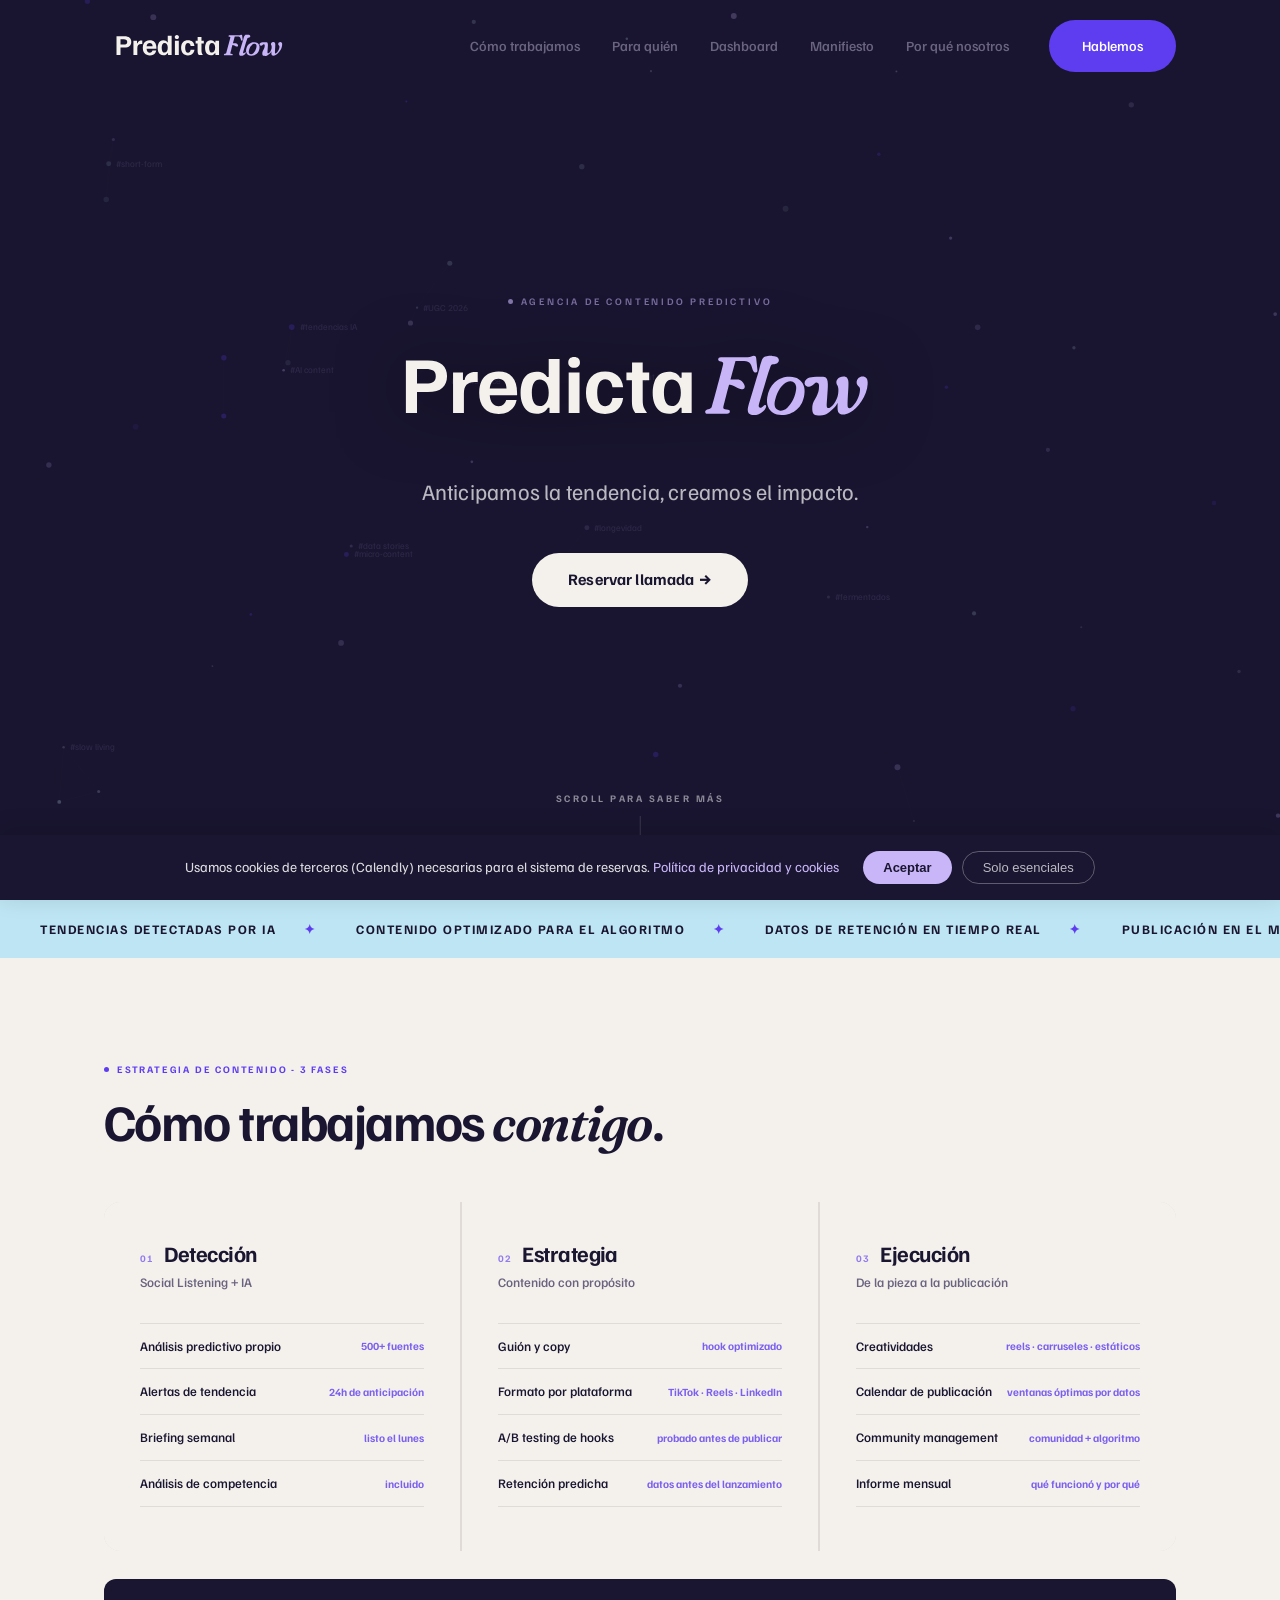
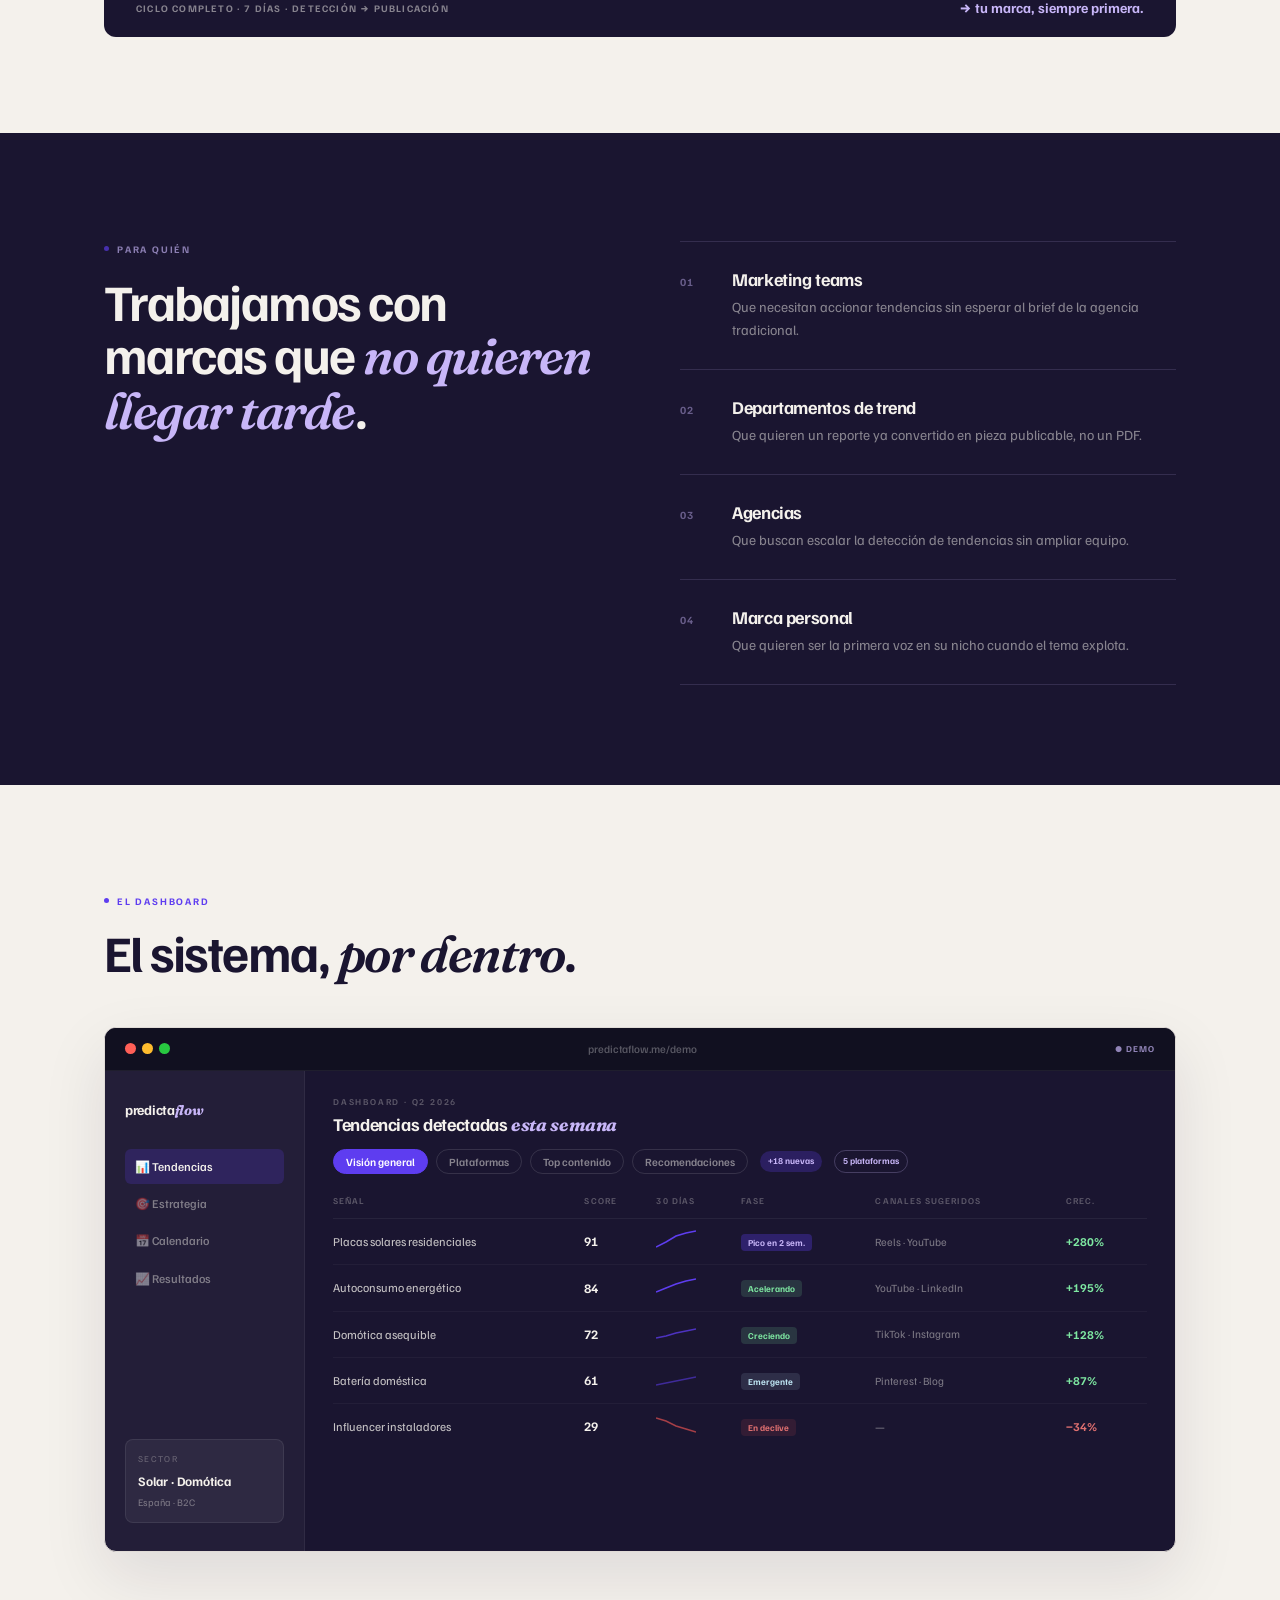
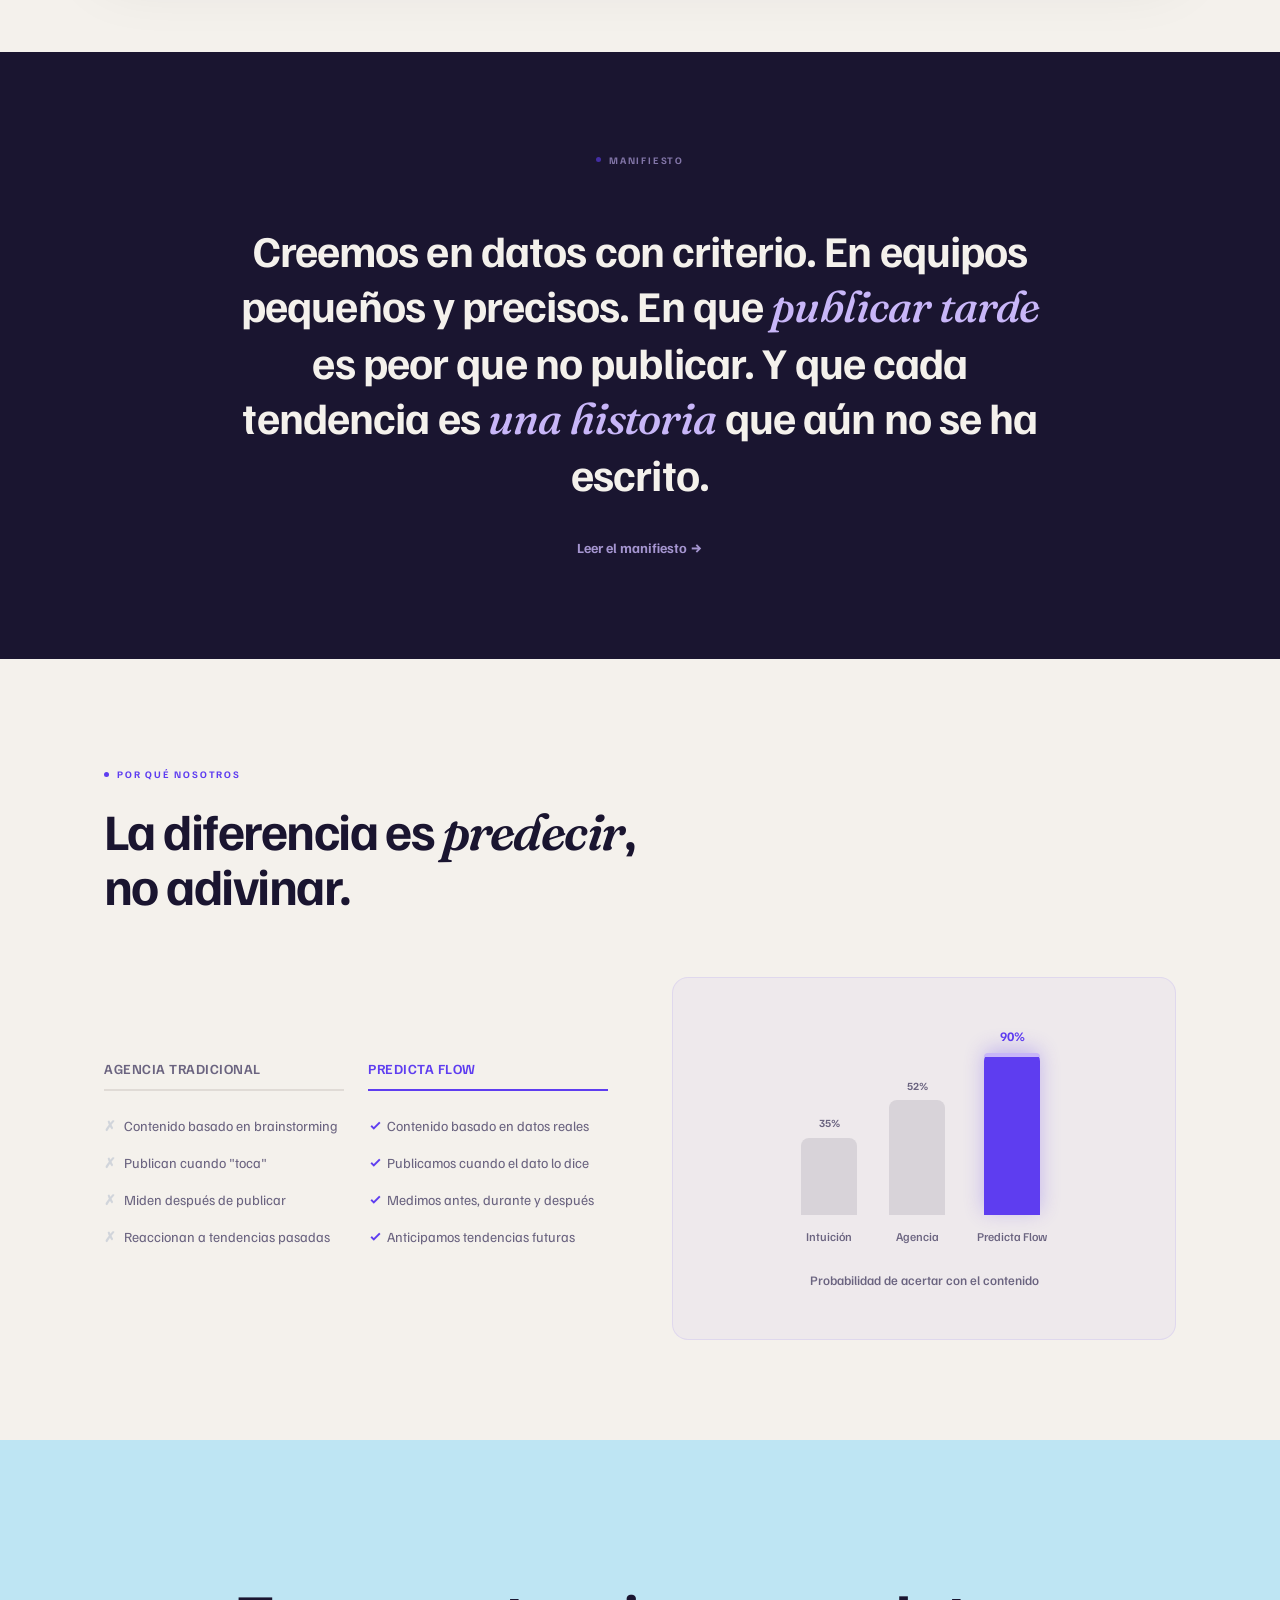
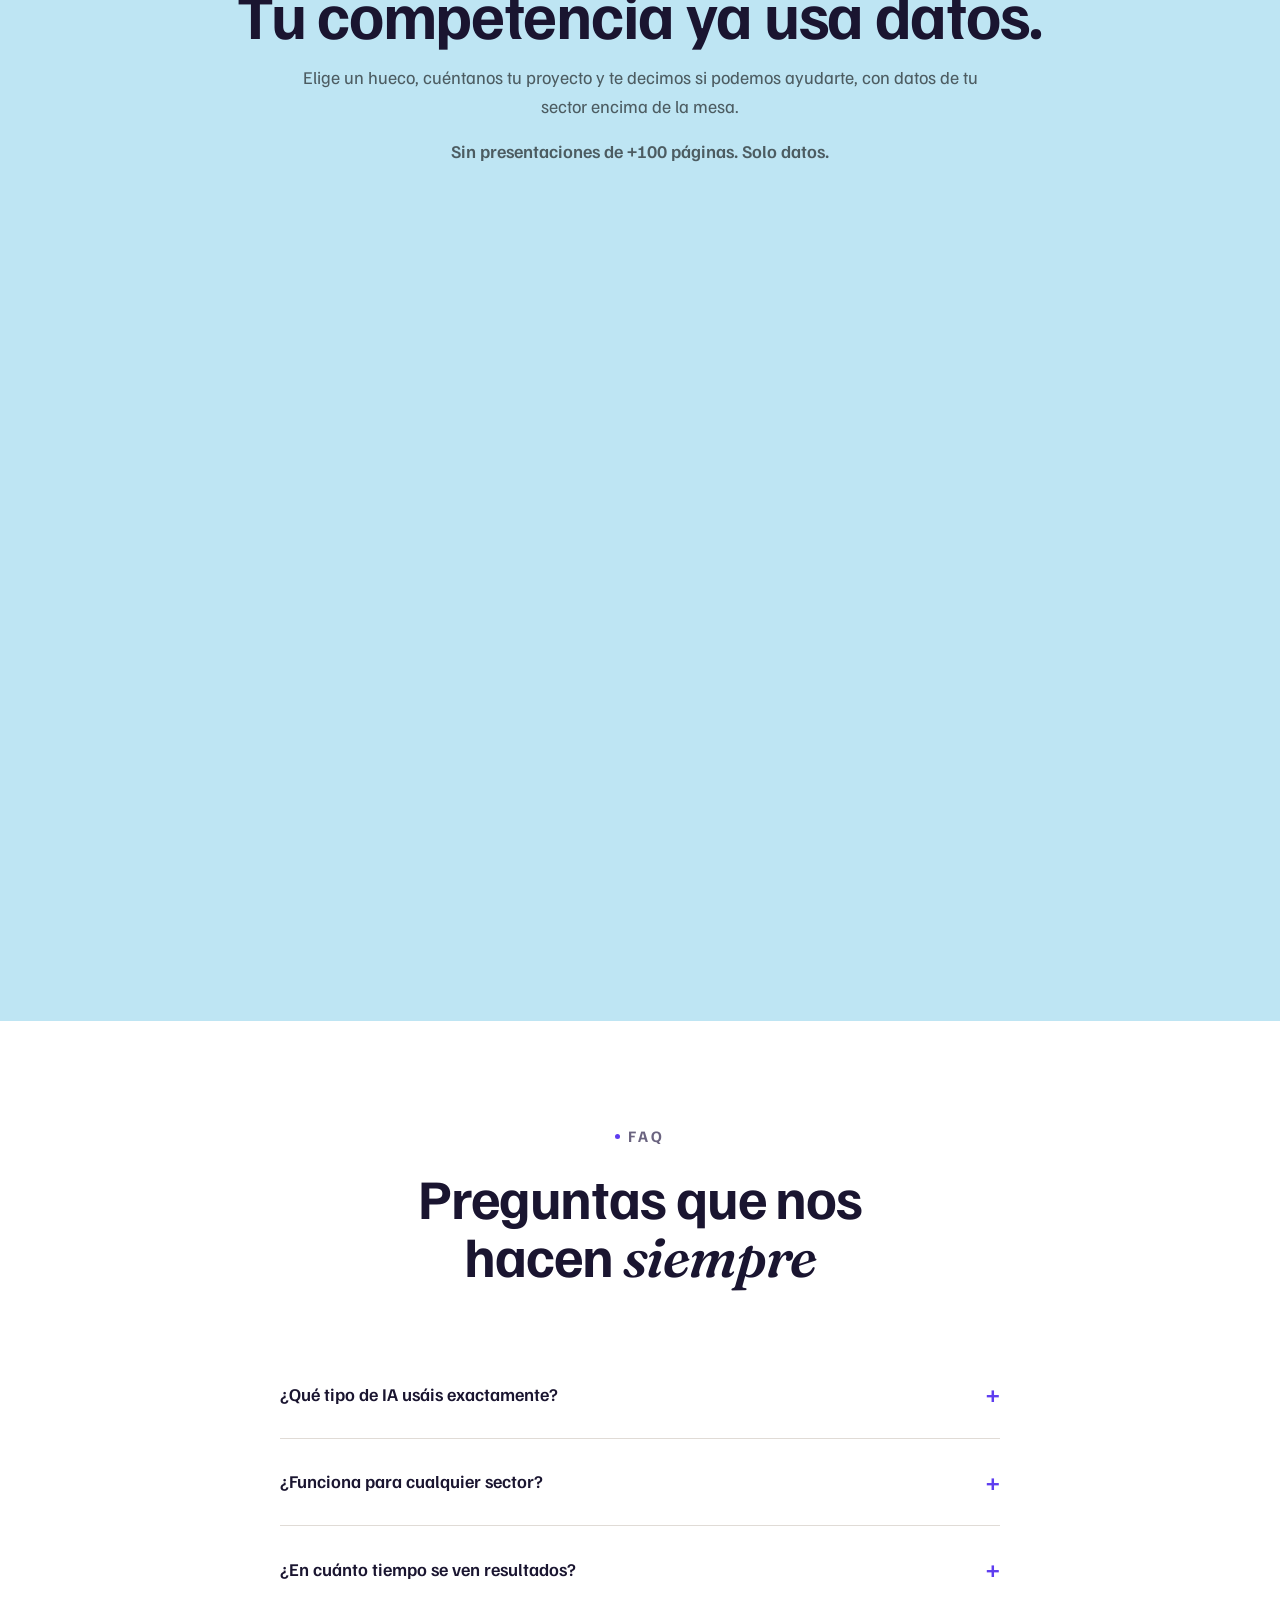
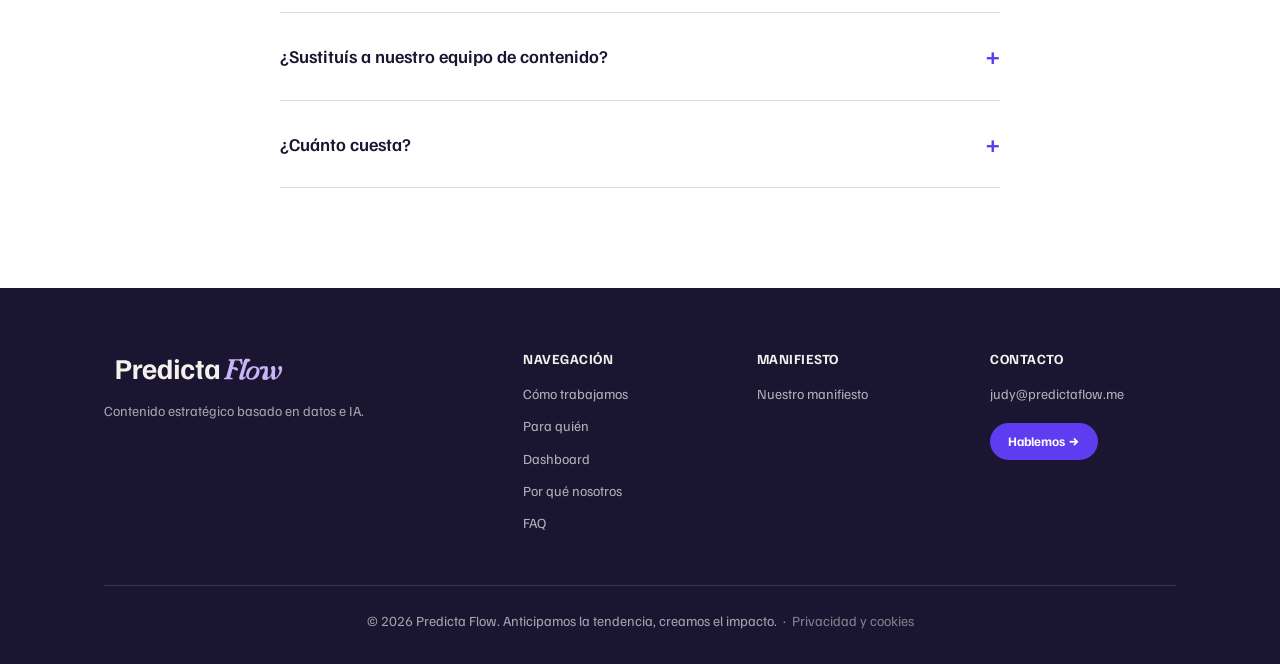
==== index.html @ 7fb4ed37 "fix: FAQ kicker unificado, footer manifiesto 4 col, botón Hablemos Co-Authored-By: Claude Sonnet 4.6" ====
<!DOCTYPE html>
<html lang="es">
<head>
  <meta charset="UTF-8">
  <meta name="viewport" content="width=device-width, initial-scale=1.0">
  <title>Predicta Flow — Contenido que anticipa tendencias</title>
  <meta name="description" content="Agencia de contenido data-driven. Usamos IA para detectar tendencias antes de que exploten y crear contenido diseñado para el algoritmo.">
  <meta property="og:title" content="Predicta Flow — Anticipamos la tendencia, creamos el impacto">
  <meta property="og:description" content="Contenido estratégico basado en datos e IA. Detectamos lo que viene antes de que explote.">
  <meta property="og:type" content="website">
  <meta property="og:url" content="https://predictaflow.me">
  <meta property="og:image" content="https://predictaflow.me/images/logo-email.png">

  <!-- Fonts -->
  <link rel="preconnect" href="https://fonts.googleapis.com">
  <link rel="preconnect" href="https://fonts.gstatic.com" crossorigin>
  <link href="https://fonts.googleapis.com/css2?family=Familjen+Grotesk:ital,wght@0,400;0,500;0,600;0,700;1,400&family=Fraunces:ital,opsz,wght@1,9..144,400;1,9..144,600&display=swap" rel="stylesheet">

  <!-- Styles -->
  <link rel="stylesheet" href="css/style.css">

  <!-- Favicon -->
  <link rel="icon" type="image/svg+xml" href="images/iso-predictaflow.svg">
</head>
<body>

  <!-- ── Nav ── -->
  <nav class="nav" id="nav">
    <div class="container">
      <a href="#" class="nav-logo">
        <img src="images/logo-crema-lila.svg" alt="Predicta Flow" class="logo-hero" height="68">
        <img src="images/logo-tinta.svg" alt="Predicta Flow" class="logo-scrolled" height="68">
      </a>
      <ul class="nav-links" id="nav-links">
        <li><a href="#proceso">Cómo trabajamos</a></li>
        <li><a href="#para-quien">Para quién</a></li>
        <li><a href="#demo-preview">Dashboard</a></li>
        <li><a href="#manifiesto">Manifiesto</a></li>
        <li><a href="#diferencia">Por qué nosotros</a></li>
        <li><a href="#contacto" class="btn btn-primary btn-sm nav-cta">Hablemos</a></li>
      </ul>
      <button class="nav-toggle" id="nav-toggle" aria-label="Menu">
        <span></span><span></span><span></span>
      </button>
    </div>
  </nav>

  <!-- ── Hero ── -->
  <section class="hero" id="hero">

    <!-- Trend network animation background -->
    <canvas id="hero-canvas" aria-hidden="true"></canvas>

    <!-- Logo + tagline + CTA -->
    <div class="hero-center">
      <p class="hero-kicker"><span class="hero-kicker-dot"></span>Agencia de Contenido Predictivo</p>
      <img src="images/logo-crema-lila.svg" alt="Predicta Flow" class="hero-logo">
      <p class="hero-tagline">Anticipamos la tendencia, creamos el impacto.</p>
      <a href="#contacto" class="hero-cta">Reservar llamada →</a>
    </div>

    <!-- Scroll hint -->
    <div class="hero-scroll-hint">
      <span>Scroll para saber más</span>
      <div class="hero-scroll-line"></div>
    </div>

  </section>

  <!-- ── Ticker ── -->
  <div class="ticker">
    <div class="ticker-track">
      <span>Tendencias detectadas por IA</span>
      <span>Contenido optimizado para el algoritmo</span>
      <span>Datos de retención en tiempo real</span>
      <span>Publicación en el momento exacto</span>
      <span>Tendencias detectadas por IA</span>
      <span>Contenido optimizado para el algoritmo</span>
      <span>Datos de retención en tiempo real</span>
      <span>Publicación en el momento exacto</span>
    </div>
  </div>

  <!-- ── Cómo trabajamos ── -->
  <section class="section como-section" id="proceso">
    <div class="container">
      <div class="como-section-header">
        <p class="section-kicker"><span class="section-kicker-dot"></span>Estrategia de contenido - 3 fases</p>
        <h2>Cómo trabajamos <em>contigo</em>.</h2>
      </div>

      <div class="como-cards">

        <!-- Card 01: Detección -->
        <div class="como-card fade-in">
          <div class="como-card-header">
            <span class="como-card-num">01</span>
            <h3 class="como-card-title">Detección</h3>
          </div>
          <p class="como-card-sub">Social Listening + IA</p>
          <div class="como-rows">
            <div class="como-row">
              <span class="como-row-label">Análisis predictivo propio</span>
              <span class="como-row-meta">500+ fuentes</span>
            </div>
            <div class="como-row">
              <span class="como-row-label">Alertas de tendencia</span>
              <span class="como-row-meta">24h de anticipación</span>
            </div>
            <div class="como-row">
              <span class="como-row-label">Briefing semanal</span>
              <span class="como-row-meta">listo el lunes</span>
            </div>
            <div class="como-row">
              <span class="como-row-label">Análisis de competencia</span>
              <span class="como-row-meta">incluido</span>
            </div>
          </div>
        </div>

        <!-- Card 02: Estrategia -->
        <div class="como-card fade-in">
          <div class="como-card-header">
            <span class="como-card-num">02</span>
            <h3 class="como-card-title">Estrategia</h3>
          </div>
          <p class="como-card-sub">Contenido con propósito</p>
          <div class="como-rows">
            <div class="como-row">
              <span class="como-row-label">Guión y copy</span>
              <span class="como-row-meta">hook optimizado</span>
            </div>
            <div class="como-row">
              <span class="como-row-label">Formato por plataforma</span>
              <span class="como-row-meta">TikTok · Reels · LinkedIn</span>
            </div>
            <div class="como-row">
              <span class="como-row-label">A/B testing de hooks</span>
              <span class="como-row-meta">probado antes de publicar</span>
            </div>
            <div class="como-row">
              <span class="como-row-label">Retención predicha</span>
              <span class="como-row-meta">datos antes del lanzamiento</span>
            </div>
          </div>
        </div>

        <!-- Card 03: Ejecución -->
        <div class="como-card fade-in">
          <div class="como-card-header">
            <span class="como-card-num">03</span>
            <h3 class="como-card-title">Ejecución</h3>
          </div>
          <p class="como-card-sub">De la pieza a la publicación</p>
          <div class="como-rows">
            <div class="como-row">
              <span class="como-row-label">Creatividades</span>
              <span class="como-row-meta">reels · carruseles · estáticos</span>
            </div>
            <div class="como-row">
              <span class="como-row-label">Calendar de publicación</span>
              <span class="como-row-meta">ventanas óptimas por datos</span>
            </div>
            <div class="como-row">
              <span class="como-row-label">Community management</span>
              <span class="como-row-meta">comunidad + algoritmo</span>
            </div>
            <div class="como-row">
              <span class="como-row-label">Informe mensual</span>
              <span class="como-row-meta">qué funcionó y por qué</span>
            </div>
          </div>
        </div>

      </div><!-- /como-cards -->

      <div class="como-footer">
        <span class="como-footer-cycle">Ciclo completo · 7 días · Detección → Publicación</span>
        <span class="como-footer-cta">→ tu marca, siempre primera.</span>
      </div>

    </div>
  </section>


  <div class="sg sg-white-dark"></div>


  <!-- ── Para quién ── -->
  <section class="pq-section" id="para-quien">
    <div class="container">
      <div class="pq-layout">

        <div class="pq-left fade-in">
          <p class="section-kicker"><span class="section-kicker-dot"></span>Para quién</p>
          <h2>Trabajamos con marcas que <em>no quieren llegar tarde</em>.</h2>
        </div>

        <div class="pq-right">
          <div class="pq-item fade-in">
            <span class="pq-num">01</span>
            <div class="pq-item-body">
              <h3>Marketing teams</h3>
              <p>Que necesitan accionar tendencias sin esperar al brief de la agencia tradicional.</p>
            </div>
          </div>
          <div class="pq-item fade-in">
            <span class="pq-num">02</span>
            <div class="pq-item-body">
              <h3>Departamentos de trend</h3>
              <p>Que quieren un reporte ya convertido en pieza publicable, no un PDF.</p>
            </div>
          </div>
          <div class="pq-item fade-in">
            <span class="pq-num">03</span>
            <div class="pq-item-body">
              <h3>Agencias</h3>
              <p>Que buscan escalar la detección de tendencias sin ampliar equipo.</p>
            </div>
          </div>
          <div class="pq-item fade-in">
            <span class="pq-num">04</span>
            <div class="pq-item-body">
              <h3>Marca personal</h3>
              <p>Que quieren ser la primera voz en su nicho cuando el tema explota.</p>
            </div>
          </div>
        </div>

      </div>
    </div>
  </section>

  <div class="sg sg-dark-white"></div>

  <!-- ── Demo Preview ── -->
  <section class="section dp-section" id="demo-preview">
    <div class="container">

      <div class="dp-header dp-header-simple fade-in">
        <p class="section-kicker"><span class="section-kicker-dot"></span>El dashboard</p>
        <h2>El sistema, <em>por dentro</em>.</h2>
      </div>

      <div class="dp-browser fade-in">
        <div class="dp-browser-bar">
          <div class="dp-dots"><span></span><span></span><span></span></div>
          <div class="dp-url">predictaflow.me/demo</div>
          <div class="dp-live-badge">● DEMO</div>
        </div>
        <div class="dp-browser-body">

          <!-- Sidebar -->
          <div class="dp-sidebar">
            <div class="dp-brand">predicta<em>flow</em></div>
            <nav class="dp-nav">
              <span class="dp-nav-item dp-nav-active">📊 Tendencias</span>
              <span class="dp-nav-item">🎯 Estrategia</span>
              <span class="dp-nav-item">📅 Calendario</span>
              <span class="dp-nav-item">📈 Resultados</span>
            </nav>
            <div class="dp-sector-box">
              <div class="dp-sector-label">Sector</div>
              <div class="dp-sector-name">Solar · Domótica</div>
              <div class="dp-sector-sub">España · B2C</div>
            </div>
          </div>

          <!-- Main -->
          <div class="dp-main">
            <div class="dp-main-head">
              <span class="dp-eyebrow">Dashboard · Q2 2026</span>
              <h3 class="dp-main-title">Tendencias detectadas <em>esta semana</em></h3>
              <div class="dp-tab-nav">
                <button class="dp-tab dp-tab-active" data-dp="general">Visión general</button>
                <button class="dp-tab" data-dp="plataformas">Plataformas</button>
                <button class="dp-tab" data-dp="contenido">Top contenido</button>
                <button class="dp-tab" data-dp="recomendaciones">Recomendaciones</button>
                <span class="dp-badge">+18 nuevas</span>
                <span class="dp-badge dp-badge-outline">5 plataformas</span>
              </div>
            </div>

            <!-- Panel: Visión general -->
            <div class="dp-panel dp-panel-active" id="dp-general">
              <table class="dp-table">
                <thead><tr>
                  <th>Señal</th><th>Score</th><th>30 días</th><th>Fase</th><th>Canales sugeridos</th><th>Crec.</th>
                </tr></thead>
                <tbody>
                  <tr>
                    <td>Placas solares residenciales</td>
                    <td class="dp-score">91</td>
                    <td><svg width="40" height="20" viewBox="0 0 40 20"><polyline points="0,18 10,13 20,7 30,4 40,2" fill="none" stroke="#5E3DF0" stroke-width="1.5"/></svg></td>
                    <td><span class="dp-fase dp-fase-pico">Pico en 2 sem.</span></td>
                    <td class="dp-ch">Reels · YouTube</td>
                    <td class="dp-up">+280%</td>
                  </tr>
                  <tr>
                    <td>Autoconsumo energético</td>
                    <td class="dp-score">84</td>
                    <td><svg width="40" height="20" viewBox="0 0 40 20"><polyline points="0,17 10,13 20,9 30,6 40,4" fill="none" stroke="#5E3DF0" stroke-width="1.5"/></svg></td>
                    <td><span class="dp-fase dp-fase-up">Acelerando</span></td>
                    <td class="dp-ch">YouTube · LinkedIn</td>
                    <td class="dp-up">+195%</td>
                  </tr>
                  <tr>
                    <td>Domótica asequible</td>
                    <td class="dp-score">72</td>
                    <td><svg width="40" height="20" viewBox="0 0 40 20"><polyline points="0,16 10,14 20,11 30,9 40,7" fill="none" stroke="#5E3DF0" stroke-width="1.5" opacity="0.75"/></svg></td>
                    <td><span class="dp-fase dp-fase-up">Creciendo</span></td>
                    <td class="dp-ch">TikTok · Instagram</td>
                    <td class="dp-up">+128%</td>
                  </tr>
                  <tr>
                    <td>Batería doméstica</td>
                    <td class="dp-score">61</td>
                    <td><svg width="40" height="20" viewBox="0 0 40 20"><polyline points="0,17 10,15 20,13 30,11 40,9" fill="none" stroke="#5E3DF0" stroke-width="1.5" opacity="0.55"/></svg></td>
                    <td><span class="dp-fase dp-fase-emer">Emergente</span></td>
                    <td class="dp-ch">Pinterest · Blog</td>
                    <td class="dp-up">+87%</td>
                  </tr>
                  <tr>
                    <td>Influencer instaladores</td>
                    <td class="dp-score">29</td>
                    <td><svg width="40" height="20" viewBox="0 0 40 20"><polyline points="0,4 10,7 20,12 30,15 40,18" fill="none" stroke="#e05050" stroke-width="1.5" opacity="0.7"/></svg></td>
                    <td><span class="dp-fase dp-fase-dec">En declive</span></td>
                    <td class="dp-ch">—</td>
                    <td class="dp-down">−34%</td>
                  </tr>
                </tbody>
              </table>
            </div>

            <!-- Panel: Plataformas -->
            <div class="dp-panel" id="dp-plataformas">
              <div class="dp-plat-grid">
                <div class="dp-plat-item">
                  <div class="dp-plat-head"><span class="dp-plat-icon dp-plat-yt">YT</span><span class="dp-plat-name">YouTube</span><span class="dp-plat-val dp-up">+195%</span></div>
                  <div class="dp-bar-wrap"><div class="dp-bar-fill" style="width:78%"></div></div>
                  <div class="dp-plat-sub">Tutoriales largos · mayor tiempo de retención</div>
                </div>
                <div class="dp-plat-item">
                  <div class="dp-plat-head"><span class="dp-plat-icon dp-plat-tt">TT</span><span class="dp-plat-name">TikTok</span><span class="dp-plat-val dp-up">+340%</span></div>
                  <div class="dp-bar-wrap"><div class="dp-bar-fill" style="width:95%"></div></div>
                  <div class="dp-plat-sub">Mayor alcance orgánico · formato vertical 45s</div>
                </div>
                <div class="dp-plat-item">
                  <div class="dp-plat-head"><span class="dp-plat-icon dp-plat-ig">IG</span><span class="dp-plat-name">Instagram</span><span class="dp-plat-val dp-up">+128%</span></div>
                  <div class="dp-bar-wrap"><div class="dp-bar-fill" style="width:61%"></div></div>
                  <div class="dp-plat-sub">Carruseles con datos · 8.4% engagement medio</div>
                </div>
                <div class="dp-plat-item">
                  <div class="dp-plat-head"><span class="dp-plat-icon dp-plat-li">LI</span><span class="dp-plat-name">LinkedIn</span><span class="dp-plat-val dp-up">+87%</span></div>
                  <div class="dp-bar-wrap"><div class="dp-bar-fill" style="width:44%"></div></div>
                  <div class="dp-plat-sub">Decisores B2B · instaladores y promotores</div>
                </div>
              </div>
            </div>

            <!-- Panel: Top contenido -->
            <div class="dp-panel" id="dp-contenido">
              <div class="dp-content-list">
                <div class="dp-content-item">
                  <span class="dp-content-num">01</span>
                  <div class="dp-content-body">
                    <div class="dp-content-title">"¿Te salen a cuenta las placas solares?" — caso real</div>
                    <div class="dp-content-meta"><span class="dp-chip">Reel 60s</span><span class="dp-chip">TikTok · Reels</span><span class="dp-stat">89K views</span><span class="dp-stat dp-up">+340%</span></div>
                  </div>
                </div>
                <div class="dp-content-item">
                  <span class="dp-content-num">02</span>
                  <div class="dp-content-body">
                    <div class="dp-content-title">Error que comete el 90% al instalar domótica en casa</div>
                    <div class="dp-content-meta"><span class="dp-chip">Carrusel</span><span class="dp-chip">Instagram</span><span class="dp-stat">12.4K guardados</span><span class="dp-stat dp-up">+195%</span></div>
                  </div>
                </div>
                <div class="dp-content-item">
                  <span class="dp-content-num">03</span>
                  <div class="dp-content-body">
                    <div class="dp-content-title">Factura de luz antes y después — instalación real en 30 días</div>
                    <div class="dp-content-meta"><span class="dp-chip">Reel</span><span class="dp-chip">YouTube Shorts</span><span class="dp-stat">45K views</span><span class="dp-stat dp-up">+128%</span></div>
                  </div>
                </div>
                <div class="dp-content-item">
                  <span class="dp-content-num">04</span>
                  <div class="dp-content-body">
                    <div class="dp-content-title">ROI de la batería doméstica: cuánto tardas en amortizarla</div>
                    <div class="dp-content-meta"><span class="dp-chip">Artículo + Shorts</span><span class="dp-chip">LinkedIn · YouTube</span><span class="dp-stat">28K views</span><span class="dp-stat dp-up">+87%</span></div>
                  </div>
                </div>
              </div>
            </div>

            <!-- Panel: Recomendaciones -->
            <div class="dp-panel" id="dp-recomendaciones">
              <div class="dp-reco-list">
                <div class="dp-reco-item dp-reco-urgent">
                  <div class="dp-reco-icon">↑</div>
                  <div class="dp-reco-body">
                    <div class="dp-reco-title">Publica sobre autoconsumo antes del jueves</div>
                    <div class="dp-reco-desc">La señal está en máximos esta semana. Ventana óptima: martes 19h o miércoles 9h en TikTok.</div>
                  </div>
                  <span class="dp-reco-tag">Alta prioridad</span>
                </div>
                <div class="dp-reco-item dp-reco-format">
                  <div class="dp-reco-icon">▶</div>
                  <div class="dp-reco-body">
                    <div class="dp-reco-title">Formato recomendado: Reel vertical 45s</div>
                    <div class="dp-reco-desc">Hook en los 3 primeros segundos con dato de ahorro. Caso real de cliente con antes/después.</div>
                  </div>
                  <span class="dp-reco-tag">Estrategia</span>
                </div>
                <div class="dp-reco-item dp-reco-platform">
                  <div class="dp-reco-icon">✦</div>
                  <div class="dp-reco-body">
                    <div class="dp-reco-title">LinkedIn: artículo sobre ROI de instalación solar</div>
                    <div class="dp-reco-desc">El perfil B2B (promotores, instaladores) está buscando contenido con datos concretos de retorno.</div>
                  </div>
                  <span class="dp-reco-tag">Plataforma</span>
                </div>
              </div>
            </div>

          </div><!-- /dp-main -->
        </div><!-- /dp-browser-body -->
      </div><!-- /dp-browser -->

    </div>
  </section>


  <div class="sg sg-white-dark"></div>

  <!-- ── Manifiesto ── -->
  <section class="manif-section" id="manifiesto">
    <div class="manif-inner">
      <p class="section-kicker manif-kicker"><span class="section-kicker-dot"></span>Manifiesto</p>
      <blockquote class="manif-quote">
        Creemos en datos con criterio. En equipos pequeños y precisos.
        En que <em>publicar tarde</em> es peor que no publicar.
        Y que cada tendencia es <em>una historia</em> que aún no se ha escrito.
      </blockquote>
      <a href="/manifiesto.html" class="manif-cta">Leer el manifiesto →</a>
    </div>
  </section>

  <div class="sg sg-dark-white"></div>

  <!-- ── Diferenciador ── -->
  <section class="section diff-section" id="diferencia">
    <div class="container">

      <div class="diff-intro fade-in">
        <p class="section-kicker"><span class="section-kicker-dot"></span>Por qué nosotros</p>
        <h2>La diferencia es <em>predecir</em>,<br>no adivinar.</h2>
      </div>

      <div class="diff-grid">

        <!-- Tabla comparativa -->
        <div class="diff-content fade-in">
          <div class="diff-comparison">
            <div class="diff-col">
              <h4 class="diff-col-title diff-col-bad">Agencia tradicional</h4>
              <ul class="diff-check-list">
                <li class="diff-no">Contenido basado en brainstorming</li>
                <li class="diff-no">Publican cuando "toca"</li>
                <li class="diff-no">Miden después de publicar</li>
                <li class="diff-no">Reaccionan a tendencias pasadas</li>
              </ul>
            </div>
            <div class="diff-col">
              <h4 class="diff-col-title diff-col-good">Predicta Flow</h4>
              <ul class="diff-check-list">
                <li class="diff-yes">Contenido basado en datos reales</li>
                <li class="diff-yes">Publicamos cuando el dato lo dice</li>
                <li class="diff-yes">Medimos antes, durante y después</li>
                <li class="diff-yes">Anticipamos tendencias futuras</li>
              </ul>
            </div>
          </div>
        </div>

        <!-- Gráfico animado -->
        <div class="diff-visual fade-in" id="diff-chart-container">
          <div class="diff-chart">
            <div class="diff-bar-group">
              <span class="diff-bar-pct">35%</span>
              <div class="diff-bar others" data-height="35" style="height:0%"></div>
              <span class="diff-bar-label">Intuición</span>
            </div>
            <div class="diff-bar-group">
              <span class="diff-bar-pct">52%</span>
              <div class="diff-bar others" data-height="52" style="height:0%"></div>
              <span class="diff-bar-label">Agencia</span>
            </div>
            <div class="diff-bar-group">
              <span class="diff-bar-pct diff-bar-pct-main">90%</span>
              <div class="diff-bar predicta" data-height="90" style="height:0%"></div>
              <span class="diff-bar-label">Predicta Flow</span>
            </div>
          </div>
          <p class="diff-caption">Probabilidad de acertar con el contenido</p>
        </div>

      </div>
    </div>
  </section>


  <!-- ── CTA ── -->
  <section class="cta" id="contacto">
    <div class="container">
      <h2>Tu competencia ya usa datos.</h2>
      <p>Elige un hueco, cuéntanos tu proyecto y te decimos si podemos ayudarte, con datos de tu sector encima de la mesa.</p>
      <p class="cta-note"><strong>Sin presentaciones de +100 páginas. Solo datos.</strong></p>
    </div>
    <div class="container calendly-wrap">
      <div class="calendly-inline-widget" data-url="https://calendly.com/judy-predictaflow/30min" style="min-width:320px;height:700px;"></div>
    </div>
  </section>

  <!-- ── FAQ ── -->
  <section class="section" id="faq">
    <div class="container">
      <div class="section-header">
        <p class="section-kicker" style="justify-content:center;"><span class="section-kicker-dot"></span>FAQ</p>
        <h2>Preguntas que nos hacen <em>siempre</em></h2>
      </div>
      <div class="faq-list">
        <details class="faq-item fade-in">
          <summary>¿Qué tipo de IA usáis exactamente?</summary>
          <p>Combinamos herramientas de análisis de tendencias (Google Trends, Helium10, social listening) con modelos de IA propios que correlacionan señales de búsqueda, engagement y conversación para predecir qué temas van a explotar en los próximos días.</p>
        </details>
        <details class="faq-item fade-in">
          <summary>¿Funciona para cualquier sector?</summary>
          <p>Sí. Las tendencias se mueven por los mismos patrones independientemente del sector. Hemos trabajado con marcas de consumo, tecnología, formación y servicios profesionales. Lo que cambia son las fuentes de datos que monitorizamos.</p>
        </details>
        <details class="faq-item fade-in">
          <summary>¿En cuánto tiempo se ven resultados?</summary>
          <p>El primer mes calibramos el sistema con tu sector y audiencia. A partir del segundo mes empiezas a ver diferencias medibles en alcance y engagement. En el tercero, el efecto acumulado se nota en métricas de negocio.</p>
        </details>
        <details class="faq-item fade-in">
          <summary>¿Sustituís a nuestro equipo de contenido?</summary>
          <p>Podemos ser tu equipo completo o complementar al que ya tienes. Muchos clientes usan nuestra inteligencia de tendencias para alimentar a su equipo interno con datos que antes no tenían.</p>
        </details>
        <details class="faq-item fade-in">
          <summary>¿Cuánto cuesta?</summary>
          <p>Depende del alcance. Tenemos desde un servicio de inteligencia de tendencias puro (sin producción) hasta paquetes completos de estrategia + producción + publicación. Agenda una llamada y dimensionamos según tu caso.</p>
        </details>
      </div>
    </div>
  </section>

  <!-- ── Footer ── -->
  <footer class="footer">
    <div class="container">
      <div class="footer-top">
        <div class="footer-brand">
          <a href="#" class="nav-logo">
            <img src="images/logo-crema-lila.svg" alt="Predicta Flow" height="36">
          </a>
          <p>Contenido estratégico basado en datos e IA.</p>
        </div>
        <div class="footer-nav">
          <h4>Navegación</h4>
          <ul>
            <li><a href="#proceso">Cómo trabajamos</a></li>
            <li><a href="#para-quien">Para quién</a></li>
            <li><a href="#demo-preview">Dashboard</a></li>
            <li><a href="#diferencia">Por qué nosotros</a></li>
            <li><a href="#faq">FAQ</a></li>
          </ul>
        </div>
        <div class="footer-nav">
          <h4>Manifiesto</h4>
          <ul>
            <li><a href="/manifiesto.html">Nuestro manifiesto</a></li>
          </ul>
        </div>
        <div class="footer-nav">
          <h4>Contacto</h4>
          <ul>
            <li><a href="mailto:judy@predictaflow.me">judy@predictaflow.me</a></li>
            <li><a href="#contacto" class="footer-cta-link">Hablemos →</a></li>
          </ul>
        </div>
      </div>
      <div class="footer-bottom">
        <p>&copy; 2026 Predicta Flow. Anticipamos la tendencia, creamos el impacto. &nbsp;·&nbsp; <a href="/privacidad.html" style="color:rgba(255,255,255,0.45);">Privacidad y cookies</a></p>
      </div>
    </div>
  </footer>

  <script>
    // Nav scroll effect
    const nav = document.getElementById('nav');
    window.addEventListener('scroll', () => {
      nav.classList.toggle('scrolled', window.scrollY > 50);
    });

    // Mobile toggle
    const toggle = document.getElementById('nav-toggle');
    const links = document.getElementById('nav-links');
    toggle.addEventListener('click', () => {
      links.classList.toggle('active');
    });
    links.querySelectorAll('a').forEach(a => {
      a.addEventListener('click', () => links.classList.remove('active'));
    });

    // Scroll fade-in animations
    const observer = new IntersectionObserver((entries) => {
      entries.forEach(entry => {
        if (entry.isIntersecting) {
          entry.target.classList.add('visible');
        }
      });
    }, { threshold: 0.1 });

    document.querySelectorAll('.fade-in').forEach(el => observer.observe(el));

    // Counter animation
    const counterObserver = new IntersectionObserver((entries) => {
      entries.forEach(entry => {
        if (entry.isIntersecting) {
          const el = entry.target;
          const target = parseInt(el.dataset.target);
          let current = 0;
          const step = target / 40;
          const timer = setInterval(() => {
            current += step;
            if (current >= target) {
              el.textContent = target;
              clearInterval(timer);
            } else {
              el.textContent = Math.floor(current);
            }
          }, 30);
          counterObserver.unobserve(el);
        }
      });
    }, { threshold: 0.5 });

    document.querySelectorAll('.stat-number').forEach(el => counterObserver.observe(el));

    // Process tabs (Flow-style)
    // Animate diff bars on scroll
    const diffChartEl = document.getElementById('diff-chart-container');
    if (diffChartEl) {
      const barObserver = new IntersectionObserver((entries) => {
        entries.forEach(entry => {
          if (entry.isIntersecting) {
            const bars = entry.target.querySelectorAll('.diff-bar');
            const pcts = entry.target.querySelectorAll('.diff-bar-pct');
            bars.forEach((bar, i) => {
              const targetH = bar.dataset.height;
              setTimeout(() => {
                bar.style.height = targetH + '%';
                if (pcts[i]) pcts[i].classList.add('visible');
              }, i * 200);
            });
            barObserver.unobserve(entry.target);
          }
        });
      }, { threshold: 0.4 });
      barObserver.observe(diffChartEl);
    }

    // Demo preview tabs
    document.querySelectorAll('.dp-tab').forEach(btn => {
      btn.addEventListener('click', () => {
        const target = btn.dataset.dp;
        document.querySelectorAll('.dp-tab').forEach(b => b.classList.remove('dp-tab-active'));
        document.querySelectorAll('.dp-panel').forEach(p => p.classList.remove('dp-panel-active'));
        btn.classList.add('dp-tab-active');
        const panel = document.getElementById('dp-' + target);
        if (panel) panel.classList.add('dp-panel-active');
      });
    });
  </script>

  <!-- ── Trend Network Hero Animation ── -->
  <script>
  (function () {
    const canvas = document.getElementById('hero-canvas');
    if (!canvas) return;
    const ctx = canvas.getContext('2d');

    // Paleta
    const BG      = [26, 21, 48];
    const VIOLETA = [94, 61, 240];
    const LILA    = [200, 182, 248];
    const CIELO   = [190, 229, 243];
    const CREMA   = [244, 241, 236];

    function rgba(rgb, a) {
      return 'rgba(' + rgb[0] + ',' + rgb[1] + ',' + rgb[2] + ',' + a + ')';
    }

    // Temas de tendencias
    const TOPICS = [
      '#colágeno marino', '#gut health', '#slow living', '#longevidad',
      '#micro-content', '#UGC 2026', '#mindful tech', '#fermentados',
      '#bienestar digital', '#B2B creators', '#AI content', '#data stories',
      '#viral formats', '#brand voice', '#tendencias IA', '#short-form'
    ];
    const BADGES = ['+340%', '+180%', '+92%', '+280%', '+140%', '+420%', '+210%'];

    let W, H, nodes, animId;

    function resize() {
      W = canvas.width  = canvas.offsetWidth;
      H = canvas.height = canvas.offsetHeight;
    }

    function makeNode(i) {
      const hasLabel = i < TOPICS.length && Math.random() < 0.65;
      return {
        x: Math.random() * W,
        y: Math.random() * H,
        vx: (Math.random() - 0.5) * 0.18,
        vy: (Math.random() - 0.5) * 0.18,
        baseR: 0.8 + Math.random() * 2.2,
        r: 0,
        alpha: 0.12 + Math.random() * 0.28,
        label: hasLabel ? TOPICS[i % TOPICS.length] : null,
        badge: hasLabel ? BADGES[Math.floor(Math.random() * BADGES.length)] : null,
        colorArr: Math.random() < 0.5 ? LILA : Math.random() < 0.5 ? CIELO : VIOLETA,
        // trend state
        trending: false,
        trendPhase: 0,
        cooldown: Math.floor(200 + Math.random() * 600)
      };
    }

    function init() {
      const count = Math.min(60, Math.max(35, Math.floor(W * H / 16000)));
      nodes = [];
      for (let i = 0; i < count; i++) {
        const n = makeNode(i);
        n.r = n.baseR;
        nodes.push(n);
      }
    }

    function update() {
      nodes.forEach(function (n) {
        // Move
        n.x += n.vx;
        n.y += n.vy;
        if (n.x < 0)  { n.x = 0;  n.vx *= -1; }
        if (n.x > W)  { n.x = W;  n.vx *= -1; }
        if (n.y < 0)  { n.y = 0;  n.vy *= -1; }
        if (n.y > H)  { n.y = H;  n.vy *= -1; }

        // Trend cycle
        if (!n.trending) {
          n.cooldown--;
          if (n.cooldown <= 0) {
            n.trending = true;
            n.trendPhase = 0;
            n.cooldown = 300 + Math.floor(Math.random() * 500);
          }
        } else {
          n.trendPhase += 0.005;
          if (n.trendPhase >= 1) {
            n.trending = false;
            n.trendPhase = 0;
            n.r = n.baseR;
          } else {
            var pulse = Math.sin(n.trendPhase * Math.PI);
            n.r = n.baseR * (1 + pulse * 0.9);
          }
        }
        if (!n.trending) n.r = n.baseR;
      });
    }

    function drawBackground() {
      ctx.fillStyle = rgba(BG, 1);
      ctx.fillRect(0, 0, W, H);
    }

    function drawEdges() {
      var maxDist = Math.min(W, H) * 0.17;
      for (var i = 0; i < nodes.length; i++) {
        for (var j = i + 1; j < nodes.length; j++) {
          var a = nodes[i], b = nodes[j];
          var dx = a.x - b.x, dy = a.y - b.y;
          var dist = Math.sqrt(dx * dx + dy * dy);
          if (dist < maxDist) {
            var t = 1 - dist / maxDist;
            var boost = (a.trending || b.trending) ? 2.5 : 1;
            ctx.beginPath();
            ctx.moveTo(a.x, a.y);
            ctx.lineTo(b.x, b.y);
            ctx.strokeStyle = rgba(LILA, t * t * 0.07 * boost);
            ctx.lineWidth = 0.3;
            ctx.stroke();
          }
        }
      }
    }

    function drawNodes() {
      nodes.forEach(function (n) {
        var isHot = n.trending;
        var pulse = isHot ? Math.sin(n.trendPhase * Math.PI) : 0;

        // Subtle glow when trending
        if (isHot && pulse > 0.1) {
          var grad = ctx.createRadialGradient(n.x, n.y, 0, n.x, n.y, n.r * 4);
          grad.addColorStop(0, rgba(VIOLETA, 0.12 * pulse));
          grad.addColorStop(1, rgba(VIOLETA, 0));
          ctx.beginPath();
          ctx.arc(n.x, n.y, n.r * 4, 0, Math.PI * 2);
          ctx.fillStyle = grad;
          ctx.fill();

          // Single thin expanding ring
          var ringR = n.baseR + 14 * pulse;
          ctx.beginPath();
          ctx.arc(n.x, n.y, ringR, 0, Math.PI * 2);
          ctx.strokeStyle = rgba(LILA, 0.22 * pulse);
          ctx.lineWidth = 0.5;
          ctx.stroke();
        }

        // Core dot
        ctx.beginPath();
        ctx.arc(n.x, n.y, n.r, 0, Math.PI * 2);
        var coreAlpha = isHot ? Math.min(n.alpha * (1 + pulse * 0.5), 0.7) : n.alpha;
        ctx.fillStyle = isHot ? rgba(LILA, coreAlpha) : rgba(n.colorArr, coreAlpha);
        ctx.fill();

        // Labels: siempre visibles (tenues), se iluminan al trendar
        if (n.label) {
          var lAlpha = isHot ? (0.22 + pulse * 0.5) : 0.2;
          ctx.font = '9px "Familjen Grotesk", sans-serif';
          ctx.fillStyle = rgba(LILA, lAlpha);
          ctx.fillText(n.label, n.x + n.r + 5, n.y + 3);

          if (isHot && n.badge && pulse > 0.35 && pulse < 0.9) {
            ctx.font = '9px "Familjen Grotesk", sans-serif';
            ctx.fillStyle = rgba(CIELO, (pulse - 0.35) * 0.65);
            ctx.fillText(n.badge, n.x + n.r + 5, n.y + 14);
          }
        }
      });
    }

    function draw() {
      drawBackground();
      drawEdges();
      drawNodes();
      update();
      animId = requestAnimationFrame(draw);
    }

    // Init
    resize();
    init();
    draw();

    // Resize handler (debounced)
    var resizeTimer;
    window.addEventListener('resize', function () {
      clearTimeout(resizeTimer);
      resizeTimer = setTimeout(function () {
        cancelAnimationFrame(animId);
        resize();
        init();
        draw();
      }, 200);
    });

    // Pause on hidden tab
    document.addEventListener('visibilitychange', function () {
      if (document.hidden) {
        cancelAnimationFrame(animId);
      } else {
        draw();
      }
    });
  })();
  </script>

  <!-- ── Cookie banner ── -->
  <div id="cookie-banner" class="cookie-banner" role="dialog" aria-label="Aviso de cookies">
    <p>Usamos cookies de terceros (Calendly) necesarias para el sistema de reservas. <a href="/privacidad.html">Política de privacidad y cookies</a></p>
    <div class="cookie-actions">
      <button class="btn-cookie-accept" onclick="setCookieConsent('accepted')">Aceptar</button>
      <button class="btn-cookie-reject" onclick="setCookieConsent('rejected')">Solo esenciales</button>
    </div>
  </div>

  <script>
    function setCookieConsent(value) {
      localStorage.setItem('cookieConsent', value);
      document.getElementById('cookie-banner').style.display = 'none';
      if (value === 'accepted') loadCalendly();
    }

    function loadCalendly() {
      const widget = document.querySelector('.calendly-inline-widget');
      if (!widget || widget.dataset.loaded) return;
      widget.dataset.loaded = 'true';
      const s = document.createElement('script');
      s.src = 'https://assets.calendly.com/assets/external/widget.js';
      s.async = true;
      document.body.appendChild(s);
    }

    const consent = localStorage.getItem('cookieConsent');
    if (consent) {
      document.getElementById('cookie-banner').style.display = 'none';
      if (consent === 'accepted') loadCalendly();
    }
  </script>

</body>
</html>
---- css/style.css ----
/* ── Reset & Base ── */
*, *::before, *::after { margin: 0; padding: 0; box-sizing: border-box; }

:root {
  /* ── Paleta Predicta Flow v3 ── */
  --tinta:   #1A1530;
  --violeta: #5E3DF0;
  --lila:    #C8B6F8;
  --cielo:   #BEE5F3;
  --crema:   #F4F1EC;
  --gris:    #e0dbd6;

  /* ── Uso de color ── */
  --primary:       #5E3DF0;
  --primary-light: #C8B6F8;
  --accent:        #BEE5F3;
  --accent-bg:     #F4F1EC;
  --highlight:     #BEE5F3;
  --bg:            #ffffff;
  --bg-alt:        #F4F1EC;
  --bg-dark:       #1A1530;
  --text:          #1A1530;
  --text-light:    #F4F1EC;
  --text-muted:    #6b6480;
  --border:        #e0dbd6;
  --radius:        8px;
  --radius-pill:   40px;
}

html { scroll-behavior: smooth; }

body {
  font-family: 'Familjen Grotesk', sans-serif;
  color: var(--text);
  background: var(--bg);
  line-height: 1.6;
  -webkit-font-smoothing: antialiased;
  overflow-x: hidden;
}

h1, h2, h3, h4 {
  font-family: 'Familjen Grotesk', sans-serif;
  font-weight: 700;
  line-height: 1.05;
  letter-spacing: -0.02em;
}

h1 em, h2 em {
  font-family: 'Fraunces', serif;
  font-style: italic;
  font-weight: 600;
}

a { text-decoration: none; color: inherit; }
img { max-width: 100%; display: block; }
strong { font-weight: 600; }

/* ── Animations ── */
.fade-in {
  opacity: 0;
  transform: translateY(24px);
  transition: opacity 0.6s ease, transform 0.6s ease;
}

.fade-in.visible {
  opacity: 1;
  transform: translateY(0);
}

.fade-in:nth-child(2) { transition-delay: 0.1s; }
.fade-in:nth-child(3) { transition-delay: 0.2s; }
.fade-in:nth-child(4) { transition-delay: 0.3s; }

/* ── Utilities ── */
.container {
  max-width: 1120px;
  margin: 0 auto;
  padding: 0 24px;
}

.btn {
  display: inline-flex;
  align-items: center;
  gap: 8px;
  padding: 14px 32px;
  border-radius: var(--radius-pill);
  font-family: 'Familjen Grotesk', sans-serif;
  font-weight: 600;
  font-size: 15px;
  cursor: pointer;
  transition: transform 0.2s, box-shadow 0.2s;
  border: 1px solid transparent;
}

.btn:hover { transform: translateY(-2px); }
.btn-primary { background: var(--primary); color: #ffffff; }
.btn-primary:hover { box-shadow: 0 8px 24px rgba(94,61,240,0.35); }
.btn-accent { background: var(--primary); color: #ffffff; }
.btn-accent:hover { box-shadow: 0 8px 24px rgba(94,61,240,0.35); }
.btn-outline {
  background: transparent;
  color: var(--text);
  border: 2px solid var(--text);
}
.btn-outline:hover { background: var(--text); color: #fff; }

.hero .btn-outline {
  color: rgba(255,255,255,0.9);
  border-color: rgba(255,255,255,0.5);
}
.hero .btn-outline:hover {
  background: var(--accent);
  border-color: var(--accent);
  color: var(--text);
}

.tag {
  display: inline-block;
  padding: 6px 16px;
  border-radius: var(--radius-pill);
  font-size: 13px;
  font-weight: 600;
  letter-spacing: 0.5px;
  text-transform: uppercase;
}

/* ── Nav ── */
.nav {
  position: fixed;
  top: 0;
  left: 0;
  right: 0;
  z-index: 100;
  padding: 20px 0;
  transition: background 0.3s, backdrop-filter 0.3s, padding 0.3s, box-shadow 0.3s;
}

.nav.scrolled {
  background: rgba(255,255,255,0.95);
  backdrop-filter: blur(16px);
  padding: 12px 0;
  box-shadow: 0 1px 0 var(--border);
}

.nav .container {
  display: flex;
  justify-content: space-between;
  align-items: center;
}

.nav-logo {
  display: flex;
  align-items: center;
}

.nav-logo img {
  display: block;
  width: auto;
  max-height: 36px;
}

/* Por defecto (hero, fondo oscuro): logo claro visible, lila oculto */
.nav-logo .logo-hero     { display: block; }
.nav-logo .logo-scrolled { display: none; }

/* Al hacer scroll (nav blanca): logo lila visible, claro oculto */
.nav.scrolled .nav-logo .logo-hero     { display: none; }
.nav.scrolled .nav-logo .logo-scrolled { display: block; }

/* Footer: logo claro siempre */
.footer .nav-logo img { max-height: 36px; }

.nav-links {
  display: flex;
  gap: 32px;
  align-items: center;
  list-style: none;
}

.nav-links a {
  color: var(--text-muted);
  font-size: 14px;
  font-weight: 500;
  transition: color 0.2s;
}

.nav-links a:hover { color: var(--text); }
.nav-cta { margin-left: 8px; color: #ffffff !important; }

.nav-demo-link {
  color: var(--primary) !important;
  font-weight: 600 !important;
  font-size: 14px;
  text-decoration: none;
  transition: opacity 0.2s;
}
.nav-demo-link:hover { opacity: 0.7; }

.nav-toggle {
  display: none;
  background: none;
  border: none;
  cursor: pointer;
  padding: 8px;
}

.nav-toggle span {
  display: block;
  width: 24px;
  height: 2px;
  background: var(--text);
  margin: 6px 0;
  transition: 0.3s;
}

/* ── Hero ── */
.hero {
  height: 100vh;
  min-height: 600px;
  display: flex;
  align-items: center;
  justify-content: center;
  position: relative;
  overflow: hidden;
  background: var(--bg-dark);
}

/* Trend network canvas */
#hero-canvas {
  position: absolute;
  inset: 0;
  width: 100%;
  height: 100%;
  z-index: 0;
  display: block;
}

/* Overlay suave para legibilidad del texto */
.hero::before {
  content: '';
  position: absolute;
  inset: 0;
  background: rgba(26, 21, 48, 0.38);
  z-index: 1;
  pointer-events: none;
}

.hero::after { content: none; }

/* ── Galería de fondo ── */
.hero-gallery {
  position: absolute;
  inset: 0;
  display: flex;
  flex-direction: column;
  z-index: 0;
}

.hero-gallery-row {
  flex: 1;
  overflow: hidden;
  display: flex;
  align-items: center;
}

@keyframes hg-scroll-left {
  0%   { transform: translateX(0); }
  100% { transform: translateX(-50%); }
}
@keyframes hg-scroll-right {
  0%   { transform: translateX(-50%); }
  100% { transform: translateX(0); }
}

.hero-gtrack {
  display: flex;
  gap: 8px;
  width: max-content;
  padding: 4px 0;
}

.hg-left {
  animation-name: hg-scroll-left;
  animation-timing-function: linear;
  animation-iteration-count: infinite;
}

.hg-right {
  animation-name: hg-scroll-right;
  animation-timing-function: linear;
  animation-iteration-count: infinite;
}

.hg-card,
.hero-gtrack img {
  width: 180px;
  height: calc(33.33vh - 8px);
  min-height: 140px;
  border-radius: 14px;
  flex-shrink: 0;
  object-fit: cover;
  display: block;
}

/* ── Hero centro — logo + tagline, nada más ── */
.hero-center {
  position: relative;
  z-index: 2;
  text-align: center;
  padding: 0 24px;
  display: flex;
  flex-direction: column;
  align-items: center;
}

.hero-kicker {
  font-size: 10px;
  font-weight: 600;
  letter-spacing: 0.28em;
  text-transform: uppercase;
  color: rgba(200, 182, 248, 0.55);
  margin-bottom: 28px;
  display: flex;
  align-items: center;
  gap: 8px;
}

.hero-kicker-dot {
  display: inline-block;
  width: 5px;
  height: 5px;
  border-radius: 50%;
  background: var(--lila);
  opacity: 0.6;
  flex-shrink: 0;
}

.hero-logo {
  width: clamp(260px, 42vw, 560px);
  height: auto;
  margin-bottom: 36px;
  filter: drop-shadow(0 4px 32px rgba(0,0,0,0.5));
}

.hero-tagline {
  font-size: clamp(16px, 2vw, 22px);
  color: rgba(255,255,255,0.70);
  font-weight: 400;
  margin: 0 0 28px;
  letter-spacing: 0.01em;
}

.hero-cta {
  display: inline-block;
  margin-top: 16px;
  background: var(--crema);
  color: var(--tinta);
  font-family: 'Familjen Grotesk', sans-serif;
  font-weight: 700;
  padding: 14px 36px;
  border-radius: var(--radius-pill);
  text-decoration: none;
  font-size: 16px;
  letter-spacing: 0.01em;
  transition: background 0.2s, transform 0.2s;
}

.hero-cta:hover {
  background: #ffffff;
  transform: translateY(-2px);
}

.hero-cta-secondary {
  display: inline-block;
  margin-top: 12px;
  margin-left: 12px;
  background: transparent;
  color: #ffffff;
  border: 1px solid rgba(255,255,255,0.5);
  padding: 14px 32px;
  border-radius: 999px;
  font-size: 16px;
  font-weight: 600;
  text-decoration: none;
  transition: background 0.2s, border-color 0.2s;
}
.hero-cta-secondary:hover { background: rgba(255,255,255,0.12); border-color: rgba(255,255,255,0.8); }

.hero-claim {
  display: inline-block;
  font-size: clamp(18px, 2.2vw, 28px);
  font-weight: 600;
  margin: 0;
  padding: 16px 36px;
  background: rgba(20, 16, 40, 0.72);
  backdrop-filter: blur(12px);
  -webkit-backdrop-filter: blur(12px);
  border: 1px solid rgba(255,255,255,0.18);
  border-radius: 100px;
  color: rgba(255,255,255,0.92);
  letter-spacing: 0.01em;
}

.hero-claim em {
  font-style: normal;
  color: var(--accent);
  font-weight: 700;
}

.hero-buttons {
  display: flex;
  gap: 16px;
  flex-wrap: wrap;
  justify-content: center;
}

/* ── Scroll hint ── */
.hero-scroll-hint {
  position: absolute;
  bottom: 36px;
  left: 50%;
  transform: translateX(-50%);
  z-index: 2;
  text-align: center;
  color: rgba(255,255,255,0.5);
  font-size: 10px;
  font-weight: 700;
  letter-spacing: 2.5px;
  text-transform: uppercase;
  white-space: nowrap;
}

.hero-scroll-line {
  width: 1px;
  height: 48px;
  background: rgba(255,255,255,0.15);
  margin: 10px auto 0;
  position: relative;
  overflow: hidden;
}

.hero-scroll-line::after {
  content: '';
  position: absolute;
  top: -100%;
  left: 0;
  width: 100%;
  height: 100%;
  background: rgba(255,255,255,0.75);
  animation: scroll-drop 1.8s ease-in-out infinite;
}

@keyframes scroll-drop {
  0%   { top: -100%; }
  100% { top: 100%; }
}

/* ── Statement Section ── */
.statement-section {
  background: var(--bg-dark);
  padding: 120px 0 100px;
  text-align: center;
}

.statement-headline {
  font-family: 'Familjen Grotesk', sans-serif;
  font-size: clamp(24px, 3.2vw, 48px);
  font-weight: 400;
  color: #ffffff;
  line-height: 1.35;
  letter-spacing: -0.01em;
  margin-bottom: 80px;
  display: flex;
  flex-direction: column;
  gap: 4px;
  max-width: 820px;
  margin-left: auto;
  margin-right: auto;
}

.statement-dot {
  color: var(--accent);
}

.statement-headline span:nth-child(2) {
  font-size: clamp(15px, 1.6vw, 20px);
  color: rgba(255,255,255,0.55);
  margin-top: 10px;
  font-weight: 400;
}

.statement-stats {
  display: flex;
  align-items: center;
  justify-content: center;
  max-width: 860px;
  margin: 0 auto;
}

.statement-stat {
  flex: 1;
  padding: 0 48px;
}

.statement-number {
  font-family: 'Familjen Grotesk', sans-serif;
  font-size: clamp(52px, 7vw, 88px);
  font-weight: 800;
  color: #ffffff;
  line-height: 1;
  letter-spacing: -0.04em;
}

.stat-number {
  display: inline;
}

.statement-unit {
  font-size: 0.45em;
  font-weight: 700;
  color: var(--accent);
  vertical-align: baseline;
}

.statement-label {
  font-size: 13px;
  font-weight: 500;
  color: rgba(255,255,255,0.55);
  margin-top: 8px;
  line-height: 1.6;
  letter-spacing: 0.01em;
}

.statement-label-big {
  font-size: 18px;
  font-weight: 700;
  color: rgba(255,255,255,0.95);
  margin-top: 0;
  letter-spacing: 0;
  text-transform: none;
}

.statement-divider {
  width: 1px;
  height: 80px;
  background: rgba(255,255,255,0.12);
  flex-shrink: 0;
}

/* ── Ticker ── */
.ticker {
  background: var(--accent);
  padding: 16px 0;
  overflow: hidden;
  white-space: nowrap;
}

.ticker-track {
  display: inline-flex;
  animation: ticker 30s linear infinite;
}

.ticker-track span {
  color: var(--text);
  font-family: 'Familjen Grotesk', sans-serif;
  font-weight: 700;
  font-size: 13px;
  text-transform: uppercase;
  letter-spacing: 1.5px;
  padding: 0 40px;
  position: relative;
}

.ticker-track span::after {
  content: '✦';
  position: absolute;
  right: 0;
  color: var(--primary);
}

@keyframes ticker {
  0% { transform: translateX(0); }
  100% { transform: translateX(-50%); }
}

/* ── Sections ── */
.section { padding: 100px 0; }
.section-alt { background: var(--highlight); }
.section-light { background: var(--bg-alt); }

.section-header {
  text-align: center;
  max-width: 600px;
  margin: 0 auto 64px;
}

.section-header .tag { margin-bottom: 16px; }

.section-header h2 {
  font-size: clamp(32px, 4.5vw, 56px);
  margin-bottom: 16px;
  color: var(--text);
}

.section-header p {
  color: var(--text-muted);
  font-size: 16px;
}

/* ── Section Gradients ── */
.sg { pointer-events: none; display: block; height: 0; }

/* ── Cómo trabajamos (3-col cards) ── */
.como-section {
  background: var(--crema);
  padding: 96px 0;
}

.como-section-header {
  margin-bottom: 52px;
}

.section-kicker {
  display: inline-flex;
  align-items: center;
  gap: 8px;
  font-size: 10px;
  font-weight: 700;
  letter-spacing: 0.18em;
  text-transform: uppercase;
  color: var(--violeta);
  margin-bottom: 18px;
}

.section-kicker-dot {
  width: 5px;
  height: 5px;
  border-radius: 50%;
  background: var(--violeta);
  display: inline-block;
}

.como-section h2 {
  font-size: clamp(32px, 4vw, 52px);
  letter-spacing: -0.03em;
  color: var(--tinta);
}

.como-cards {
  display: grid;
  grid-template-columns: repeat(3, 1fr);
  gap: 2px;
  background: var(--gris);
  border-radius: 16px;
  overflow: hidden;
}

.como-card {
  background: var(--crema);
  padding: 40px 36px 44px;
  display: flex;
  flex-direction: column;
}

.como-card-header {
  display: flex;
  align-items: baseline;
  gap: 10px;
  margin-bottom: 6px;
}

.como-card-num {
  font-size: 10px;
  font-weight: 700;
  letter-spacing: 0.12em;
  color: var(--violeta);
  opacity: 0.65;
}

.como-card-title {
  font-size: 22px;
  font-weight: 700;
  color: var(--tinta);
  letter-spacing: -0.025em;
  line-height: 1;
}

.como-card-sub {
  font-size: 13px;
  color: var(--text-muted);
  margin-bottom: 30px;
  font-weight: 500;
}

.como-rows {
  display: flex;
  flex-direction: column;
  border-top: 1px solid var(--gris);
  margin-top: auto;
}

.como-row {
  display: flex;
  align-items: center;
  justify-content: space-between;
  padding: 12px 0;
  border-bottom: 1px solid var(--gris);
  gap: 10px;
}

.como-row-label {
  font-size: 13px;
  font-weight: 500;
  color: var(--tinta);
}

.como-row-meta {
  font-size: 11px;
  font-weight: 700;
  color: var(--violeta);
  text-align: right;
  white-space: nowrap;
  opacity: 0.8;
  flex-shrink: 0;
}

.como-footer {
  margin-top: 28px;
  display: flex;
  align-items: center;
  justify-content: space-between;
  background: var(--tinta);
  color: var(--crema);
  padding: 18px 32px;
  border-radius: 12px;
}

.como-footer-cycle {
  font-size: 10px;
  font-weight: 700;
  text-transform: uppercase;
  letter-spacing: 0.12em;
  opacity: 0.5;
}

.como-footer-cta {
  font-size: 14px;
  font-weight: 700;
  color: var(--lila);
}

/* ── Process (Flow-style tabs) — legacy ── */
.section-proceso { background: var(--bg-alt); }

.proceso-tabs {
  display: flex;
  border-bottom: 1px solid rgba(0,0,0,0.10);
  margin-bottom: 60px;
  overflow-x: auto;
  scrollbar-width: none;
}
.proceso-tabs::-webkit-scrollbar { display: none; }

.proceso-tab {
  display: flex;
  align-items: center;
  gap: 14px;
  padding: 20px 40px 20px 0;
  background: none;
  border: none;
  cursor: pointer;
  opacity: 0.28;
  transition: opacity 0.25s;
  text-align: left;
  flex-shrink: 0;
}
.proceso-tab + .proceso-tab {
  padding-left: 40px;
  border-left: 1px solid rgba(0,0,0,0.08);
}
.proceso-tab.active  { opacity: 1; }
.proceso-tab:hover:not(.active) { opacity: 0.6; }

.tab-num {
  font-family: 'Familjen Grotesk', sans-serif;
  font-size: 12px;
  font-weight: 700;
  color: var(--primary);
  letter-spacing: 0.5px;
}
.tab-name {
  font-family: 'Familjen Grotesk', sans-serif;
  font-size: 17px;
  font-weight: 700;
  color: var(--text);
  white-space: nowrap;
}

.proceso-panels { position: relative; min-height: 340px; }

.proceso-panel {
  display: none;
  grid-template-columns: 1fr 1fr;
  gap: 72px;
  align-items: center;
}
.proceso-panel.active { display: grid; }

.proceso-text p {
  font-size: 17px;
  color: var(--text-muted);
  line-height: 1.75;
  margin-bottom: 28px;
}
.proceso-text strong { color: var(--text); }

.process-tools {
  font-size: 12px;
  color: #9CA3AF;
  letter-spacing: 0.3px;
  border-top: 1px solid rgba(0,0,0,0.08);
  padding-top: 20px;
}

.proceso-mockup {
  border-radius: 20px;
  overflow: hidden;
  box-shadow: 0 12px 48px rgba(0,0,0,0.10);
}
.proceso-mockup svg {
  display: block;
  width: 100%;
  height: auto;
  border-radius: 16px;
}

/* ── Services ── */
.services-grid {
  display: grid;
  grid-template-columns: repeat(2, 1fr);
  gap: 24px;
}

/* ── Services Steps ── */
.services-steps {
  display: flex;
  flex-direction: column;
  gap: 0;
  margin-top: 64px;
}

.step-item {
  display: grid;
  grid-template-columns: 1fr 1fr;
  gap: 64px;
  align-items: center;
  padding: 56px 0;
  border-top: 1px solid var(--border);
}

.step-item:last-child {
  border-bottom: 1px solid var(--border);
}

.step-item-reverse {
  direction: rtl;
}
.step-item-reverse > * {
  direction: ltr;
}

.step-num {
  font-family: 'Familjen Grotesk', sans-serif;
  font-size: 72px;
  font-weight: 800;
  line-height: 1;
  color: var(--primary);
  letter-spacing: -0.04em;
  margin-bottom: 16px;
  opacity: 0.7;
}

.step-content h3 {
  font-size: clamp(22px, 2.5vw, 28px);
  font-weight: 800;
  margin-bottom: 16px;
  color: var(--text);
}

.step-content p {
  font-size: 16px;
  line-height: 1.75;
  color: var(--text-muted);
}

.step-mockup .svc-mockup {
  margin-top: 0;
}

/* Script mockup (paso 2) */
.script-block {
  display: flex;
  flex-direction: column;
  gap: 10px;
  margin-top: 4px;
}

.script-seg {
  display: flex;
  align-items: flex-start;
  gap: 10px;
}

.script-tag {
  font-size: 9px;
  font-weight: 700;
  letter-spacing: 0.08em;
  padding: 3px 8px;
  border-radius: 4px;
  white-space: nowrap;
  margin-top: 2px;
  flex-shrink: 0;
}

.script-line {
  font-size: 13px;
  color: #333;
  line-height: 1.45;
}

.script-platforms {
  display: flex;
  gap: 6px;
  margin-top: 14px;
  flex-wrap: wrap;
}

.script-platforms span {
  font-size: 11px;
  font-weight: 700;
  padding: 4px 10px;
  border-radius: 20px;
  background: rgba(200,182,248,0.18);
  color: var(--violeta);
}

/* Formats grid (paso 3) */
.formats-grid {
  display: grid;
  grid-template-columns: repeat(3, 1fr);
  gap: 10px;
  margin-top: 6px;
}

.format-item {
  display: flex;
  flex-direction: column;
  align-items: center;
  gap: 8px;
}

.format-preview {
  width: 100%;
  aspect-ratio: 1;
  border-radius: 10px;
  display: flex;
  align-items: center;
  justify-content: center;
  font-size: 20px;
}

.format-portada { background: var(--lila); }
.format-carrusel { background: var(--cielo); }
.format-estatico { background: var(--crema); }

.format-label {
  font-size: 11px;
  font-weight: 600;
  color: var(--text-muted);
  text-align: center;
}

.service-card {
  background: var(--bg);
  border-radius: 16px;
  padding: 36px 40px;
  transition: transform 0.3s, box-shadow 0.3s;
  border: 1px solid var(--border);
  border-top: 4px solid var(--primary);
}

.service-card:nth-child(1) { border-top-color: var(--primary-light); }
.service-card:nth-child(2) { border-top-color: var(--accent); }
.service-card:nth-child(3) { border-top-color: var(--highlight); }
.service-card:nth-child(4) { border-top-color: var(--primary); }

.service-card:hover {
  transform: translateY(-6px);
  box-shadow: 0 20px 48px rgba(94,61,240,0.14);
}

.service-card h3 {
  font-size: 22px;
  margin-bottom: 10px;
  color: var(--text);
}

.service-card p {
  color: var(--text-muted);
  font-size: 15px;
  line-height: 1.7;
}

/* ── Para quién ── */
.pq-section {
  background: var(--tinta);
  padding: 100px 0;
}

.pq-layout {
  display: grid;
  grid-template-columns: 1fr 1fr;
  gap: 80px;
  align-items: start;
}

.pq-left h2 {
  color: var(--crema);
  font-size: clamp(32px, 4vw, 52px);
  letter-spacing: -0.03em;
  line-height: 1.05;
}

.pq-left h2 em {
  color: var(--lila);
}

.pq-section .section-kicker {
  color: var(--lila);
  opacity: 0.65;
}

.pq-right {
  display: flex;
  flex-direction: column;
  padding-top: 8px;
}

.pq-item {
  display: grid;
  grid-template-columns: 36px 1fr;
  gap: 16px;
  padding: 28px 0;
  border-bottom: 1px solid rgba(200,182,248,0.15);
  align-items: start;
}

.pq-item:first-child {
  border-top: 1px solid rgba(200,182,248,0.15);
  padding-top: 28px;
}

.pq-num {
  font-size: 11px;
  font-weight: 700;
  color: var(--lila);
  opacity: 0.45;
  padding-top: 3px;
  letter-spacing: 0.05em;
}

.pq-item-body h3 {
  font-size: 18px;
  color: var(--crema);
  font-weight: 700;
  margin-bottom: 6px;
  letter-spacing: -0.02em;
}

.pq-item-body p {
  font-size: 14px;
  color: rgba(244,241,236,0.5);
  line-height: 1.65;
}

/* ── Manifiesto teaser ── */
.manif-section {
  background: var(--tinta);
  padding: 100px 24px;
  text-align: center;
}

.manif-inner {
  max-width: 820px;
  margin: 0 auto;
  display: flex;
  flex-direction: column;
  align-items: center;
  gap: 36px;
}

.manif-kicker {
  color: var(--lila);
  opacity: 0.6;
  justify-content: center;
}

.manif-quote {
  font-family: 'Familjen Grotesk', sans-serif;
  font-size: clamp(24px, 3.5vw, 44px);
  font-weight: 700;
  line-height: 1.25;
  letter-spacing: -0.02em;
  color: var(--crema);
  border: none;
  margin: 0;
  padding: 0;
}

.manif-quote em {
  font-family: 'Fraunces', serif;
  font-style: italic;
  font-weight: 500;
  color: var(--lila);
}

.manif-cta {
  font-size: 14px;
  font-weight: 700;
  color: var(--lila);
  text-decoration: none;
  opacity: 0.8;
  transition: opacity 0.2s;
}

.manif-cta:hover { opacity: 1; }

@media (max-width: 768px) {
  .manif-section { padding: 72px 24px; }
}

/* ── Differentiator ── */
.diff-section { background: var(--crema); }

.diff-intro {
  margin-bottom: 64px;
}

.diff-intro h2 {
  font-size: clamp(32px, 4vw, 52px);
  letter-spacing: -0.03em;
  color: var(--tinta);
  line-height: 1.05;
  margin-top: 4px;
}

.diff-grid {
  display: grid;
  grid-template-columns: 1fr 1fr;
  gap: 64px;
  align-items: center;
}

.diff-comparison {
  display: grid;
  grid-template-columns: 1fr 1fr;
  gap: 24px;
}

.diff-col-title {
  font-size: 14px;
  font-weight: 600;
  text-transform: uppercase;
  letter-spacing: 0.5px;
  margin-bottom: 16px;
  padding-bottom: 12px;
  border-bottom: 2px solid;
}

.diff-col-bad { color: var(--text-muted); border-color: var(--border); }
.diff-col-good { color: var(--primary); border-color: var(--primary); }

.diff-check-list { list-style: none; }

.diff-check-list li {
  padding: 8px 0;
  font-size: 14px;
  color: var(--text-muted);
  display: flex;
  align-items: flex-start;
  gap: 8px;
  line-height: 1.5;
}

.diff-no::before {
  content: '✗';
  color: #D1D5DB;
  font-weight: 700;
  flex-shrink: 0;
}

.diff-yes::before {
  content: '✓';
  color: var(--primary);
  font-weight: 700;
  flex-shrink: 0;
}

.diff-visual {
  background: rgba(94,61,240,0.04);
  border: 1px solid rgba(94,61,240,0.10);
  border-radius: 16px;
  padding: 48px 32px;
  text-align: center;
}

.diff-chart {
  display: flex;
  align-items: flex-end;
  justify-content: center;
  gap: 32px;
  height: 220px;
  margin-bottom: 24px;
}

.diff-bar-group {
  display: flex;
  flex-direction: column;
  align-items: center;
  height: 100%;
  justify-content: flex-end;
  position: relative;
}

.diff-bar-pct {
  font-size: 11px;
  font-weight: 700;
  color: var(--text-muted);
  margin-bottom: 6px;
  opacity: 0;
  transition: opacity 0.4s ease;
}

.diff-bar-pct-main {
  color: var(--violeta);
  font-size: 13px;
}

.diff-bar-pct.visible { opacity: 1; }

.diff-bar {
  width: 56px;
  border-radius: 8px 8px 0 0;
  transition: height 1s cubic-bezier(0.16, 1, 0.3, 1);
}

.diff-bar.others { background: rgba(26,21,48,0.10); }

.diff-bar.predicta {
  background: var(--violeta);
  position: relative;
  box-shadow: 0 -4px 20px rgba(94,61,240,0.3);
}

.diff-bar.predicta::after {
  content: '';
  position: absolute;
  top: 0;
  left: 0;
  right: 0;
  height: 4px;
  background: var(--lila);
  border-radius: 8px 8px 0 0;
}

.diff-bar-label {
  font-size: 12px;
  color: var(--text-muted);
  margin-top: 12px;
  font-weight: 500;
  white-space: nowrap;
}

.diff-caption {
  color: var(--text-muted);
  font-size: 13px;
  font-weight: 500;
}

/* ── FAQ ── */
.faq-list {
  max-width: 720px;
  margin: 0 auto;
}

.faq-item {
  border-bottom: 1px solid var(--border);
}

.faq-item summary {
  padding: 24px 0;
  font-family: 'Familjen Grotesk', sans-serif;
  font-size: 18px;
  font-weight: 600;
  cursor: pointer;
  list-style: none;
  display: flex;
  justify-content: space-between;
  align-items: center;
  transition: color 0.2s;
  color: var(--text);
}

.faq-item summary:hover { color: var(--primary); }

.faq-item summary::after {
  content: '+';
  font-size: 24px;
  color: var(--primary);
  transition: transform 0.3s;
}

.faq-item[open] summary::after { transform: rotate(45deg); }
.faq-item summary::-webkit-details-marker { display: none; }

.faq-item p {
  padding: 0 0 24px;
  color: var(--text-muted);
  font-size: 15px;
  line-height: 1.75;
  max-width: 640px;
}

/* ── CTA ── */
.cta {
  text-align: center;
  padding: 140px 0;
  background: var(--highlight);
  color: var(--text);
  position: relative;
  overflow: hidden;
}

.cta h2 {
  font-size: clamp(36px, 5vw, 68px);
  margin-bottom: 24px;
  color: var(--text);
}

.cta h2 em {
  font-family: 'Familjen Grotesk', sans-serif;
  font-style: italic;
  color: var(--crema);
  background: var(--tinta);
  display: inline-block;
  border-radius: 14px;
  padding: 2px 14px;
  line-height: 1.15;
}

.cta h2 {
  margin-bottom: 16px;
}

.cta > .container > p {
  font-size: 18px;
  color: rgba(0,0,0,0.6);
  margin-bottom: 16px;
  max-width: 720px;
  margin-left: auto;
  margin-right: auto;
}

.cta-buttons { margin-bottom: 16px; }

.cta-note {
  font-size: 14px;
  color: rgba(0,0,0,0.45);
  margin-top: 12px;
}

.cta-form {
  max-width: 540px;
  margin: 40px auto 0;
  text-align: left;
  display: flex;
  flex-direction: column;
  gap: 20px;
}

.form-group {
  display: flex;
  flex-direction: column;
  gap: 8px;
}

.form-group label {
  font-size: 14px;
  font-weight: 600;
  color: var(--text);
}

.form-group input,
.form-group textarea {
  padding: 14px 16px;
  border: 1.5px solid var(--border);
  border-radius: var(--radius);
  font-family: 'Familjen Grotesk', sans-serif;
  font-size: 14px;
  color: var(--text);
  background: #fff;
  transition: border-color 0.2s;
  resize: vertical;
}

.form-group input:focus,
.form-group textarea:focus {
  outline: none;
  border-color: var(--primary);
}

.cta-submit {
  background: var(--primary);
  color: #fff;
  font-weight: 700;
  padding: 14px 32px;
  border: none;
  cursor: pointer;
  align-self: flex-start;
}

.cta-submit:hover {
  background: #4c2fc0;
}

.cta-divider {
  margin-top: 40px;
  font-size: 14px;
  color: rgba(0,0,0,0.5);
}

.cta-calendly-btn {
  display: inline-block;
  margin-top: 12px;
  background: transparent;
  border: 2px solid var(--primary);
  color: var(--primary);
  font-weight: 700;
  padding: 12px 28px;
  text-decoration: none;
  border-radius: var(--radius-pill);
  transition: background 0.2s, color 0.2s;
}

.cta-calendly-btn:hover {
  background: var(--primary);
  color: #fff;
}

/* ── Work Showcase ── */
.work-showcase {
  background: var(--bg-dark);
  padding: 80px 0 80px;
  overflow: hidden;
  text-align: center;
  position: relative;
}

.work-label {
  display: inline-block;
  padding: 6px 16px;
  border-radius: var(--radius-pill);
  font-size: 12px;
  font-weight: 700;
  letter-spacing: 1px;
  margin-bottom: 20px;
}

.work-title {
  color: #ffffff;
  font-size: clamp(28px, 4vw, 48px);
  margin-bottom: 56px;
}

/* ── 3-Column infinite vertical scroll ── */
@keyframes scroll-up {
  0%   { transform: translateY(0); }
  100% { transform: translateY(-50%); }
}

.work-flow {
  display: flex;
  gap: 16px;
  justify-content: center;
  height: 620px;
  overflow: hidden;
  position: relative;
  padding: 0 40px;
}

/* Gradient fade top & bottom */
.work-flow::before,
.work-flow::after {
  content: '';
  position: absolute;
  left: 0; right: 0;
  height: 140px;
  z-index: 10;
  pointer-events: none;
}
.work-flow::before {
  top: 0;
  background: linear-gradient(to bottom, var(--bg-dark) 0%, transparent 100%);
}
.work-flow::after {
  bottom: 0;
  background: linear-gradient(to top, var(--bg-dark) 0%, transparent 100%);
}

.work-col {
  flex: 1;
  max-width: 280px;
  min-width: 0;
  overflow: hidden;
}

.work-col-track {
  display: flex;
  flex-direction: column;
  gap: 16px;
  /* Use longhands so inline animation-duration overrides cleanly */
  animation-name: scroll-up;
  animation-timing-function: linear;
  animation-iteration-count: infinite;
  animation-duration: 24s; /* fallback if inline style fails */
}

.work-flow-card {
  position: relative;
  border-radius: 16px;
  overflow: hidden;
  width: 100%;
  aspect-ratio: 4 / 5;
  flex-shrink: 0;
  box-shadow: 0 16px 40px rgba(0,0,0,0.45);
}

.work-flow-card img {
  display: block;
  width: 100%;
  height: 100%;
  object-fit: cover;
  transition: transform 0.5s ease;
}

.work-flow-card:hover img {
  transform: scale(1.06);
}

.wf-tag {
  position: absolute;
  bottom: 12px;
  left: 12px;
  background: rgba(255,255,255,0.18);
  color: #fff;
  font-size: 11px;
  font-weight: 700;
  letter-spacing: 0.5px;
  padding: 4px 10px;
  border-radius: 20px;
  backdrop-filter: blur(8px);
  -webkit-backdrop-filter: blur(8px);
  border: 1px solid rgba(255,255,255,0.3);
}

/* Pause on hover */
.work-flow:hover .work-col-track {
  animation-play-state: paused;
}

/* Mobile: 2 columns only */
@media (max-width: 640px) {
  .work-flow { gap: 10px; padding: 0 16px; height: 520px; }
  .work-col:last-child { display: none; }
  .work-col { max-width: 50%; }
}

/* ── Footer ── */
.footer {
  background: var(--bg-dark);
  color: rgba(255,255,255,0.6);
  padding: 64px 0 32px;
  font-size: 14px;
}

.footer .nav-logo { color: var(--text-light); }

.footer-top {
  display: grid;
  grid-template-columns: 2fr 1fr 1fr 1fr;
  gap: 48px;
  padding-bottom: 40px;
  border-bottom: 1px solid rgba(255,255,255,0.15);
}

.footer-cta-link {
  display: inline-block;
  margin-top: 8px;
  background: var(--violeta);
  color: #fff !important;
  font-weight: 700;
  font-size: 13px;
  padding: 8px 18px;
  border-radius: 999px;
  transition: opacity 0.2s;
}
.footer-cta-link:hover { opacity: 0.8; }

.footer-brand p {
  margin-top: 12px;
  max-width: 280px;
  line-height: 1.6;
}

.footer-nav h4 {
  color: var(--text-light);
  font-size: 14px;
  margin-bottom: 16px;
  text-transform: uppercase;
  letter-spacing: 0.5px;
}

.footer-nav ul { list-style: none; }
.footer-nav li { margin-bottom: 10px; }

.footer-nav a {
  color: rgba(255,255,255,0.65);
  transition: color 0.2s;
}

.footer-nav a:hover { color: var(--text-light); }

.footer-bottom {
  padding-top: 24px;
  text-align: center;
}

/* ── Cookie Banner ── */
.cookie-banner {
  position: fixed;
  bottom: 0;
  left: 0;
  right: 0;
  background: var(--bg-dark);
  color: #fff;
  padding: 16px 24px;
  display: flex;
  align-items: center;
  justify-content: center;
  gap: 24px;
  flex-wrap: wrap;
  z-index: 9999;
  font-size: 14px;
  box-shadow: 0 -4px 24px rgba(0,0,0,0.15);
}

.cookie-banner p { margin: 0; color: rgba(255,255,255,0.85); }
.cookie-banner a { color: var(--lila); }

.cookie-actions { display: flex; gap: 10px; flex-shrink: 0; }

.btn-cookie-accept {
  background: var(--lila);
  color: var(--bg-dark);
  border: none;
  padding: 8px 20px;
  border-radius: 20px;
  font-weight: 700;
  font-size: 13px;
  cursor: pointer;
}

.btn-cookie-reject {
  background: transparent;
  color: rgba(255,255,255,0.7);
  border: 1px solid rgba(255,255,255,0.3);
  padding: 8px 20px;
  border-radius: 20px;
  font-size: 13px;
  cursor: pointer;
}

/* ── Responsive ── */
@media (max-width: 768px) {
  .nav-links { display: none; }
  .nav-toggle { display: block; }

  .nav-links.active {
    display: flex;
    flex-direction: column;
    position: absolute;
    top: 100%;
    left: 0;
    right: 0;
    background: rgba(255,255,255,0.98);
    backdrop-filter: blur(16px);
    padding: 24px;
    gap: 20px;
    box-shadow: 0 8px 24px rgba(0,0,0,0.08);
  }

  .nav-links.active a { color: var(--text-muted); }

  .hero-logo { width: clamp(200px, 60vw, 340px); }
  .hero-cta { font-size: 15px; padding: 12px 28px; width: auto; }
  .stats-grid { grid-template-columns: 1fr; gap: 16px; }
  .hero-buttons { flex-direction: column; align-items: center; }
  .cookie-banner { flex-direction: column; gap: 12px; text-align: center; }
  .hero-gtrack img { height: 140px; width: 112px; }

  .section { padding: 72px 0; }

  .proceso-panel.active { grid-template-columns: 1fr; }
  .proceso-mockup { order: -1; }
  .services-grid { grid-template-columns: 1fr; }
  .step-item { grid-template-columns: 1fr; gap: 32px; padding: 40px 0; }
  .step-item-reverse { direction: ltr; }
  .step-num { font-size: 48px; margin-bottom: 10px; }
  .como-cards { grid-template-columns: 1fr; }
  .como-footer { flex-direction: column; gap: 8px; text-align: center; padding: 20px; }
  .como-section { padding: 64px 0; }
  .formats-grid { grid-template-columns: repeat(3, 1fr); }
  .pq-layout { grid-template-columns: 1fr; gap: 48px; }
  .diff-grid { grid-template-columns: 1fr; gap: 40px; }
  .diff-comparison { grid-template-columns: 1fr; }
  .diff-intro { margin-bottom: 40px; }
  .diff-visual { padding: 32px 20px; }
  .diff-chart { gap: 20px; height: 180px; }
  .diff-bar { width: 44px; }

  .footer-top { grid-template-columns: 1fr 1fr; gap: 32px; }
  .footer-brand { grid-column: 1 / -1; }
  .stat-number { font-size: 36px; }
}

@media (max-width: 480px) {
  .hero-brand { font-size: 44px; }
  .section-header h2 { font-size: 24px; }
  .service-card { padding: 28px 20px; }
  .proceso-tab { padding: 16px 24px 16px 0; }
  .proceso-tab + .proceso-tab { padding-left: 24px; }
  .tab-name { font-size: 15px; }
  .sg-cream-white, .sg-white-lavender, .sg-lavender-white { height: 48px; }
  .sg-white-dark, .sg-dark-white { height: 80px; }
  .pq-layout { grid-template-columns: 1fr; gap: 40px; }
  .pq-section { padding: 64px 0; }
}

/* ── Demo Preview Section ── */
.dp-section { background: var(--crema); padding: 100px 0; }

.dp-header {
  margin-bottom: 48px;
}

.dp-header-simple {
  max-width: 560px;
}

.dp-header h2 {
  font-size: clamp(32px, 4vw, 52px);
  letter-spacing: -0.03em;
  color: var(--tinta);
  line-height: 1.0;
}

.dp-header-right p {
  font-size: 16px;
  line-height: 1.75;
  color: var(--text-muted);
  margin-bottom: 20px;
}

.dp-header-cta {
  font-size: 14px;
  font-weight: 700;
  color: var(--violeta);
  text-decoration: none;
  display: inline-flex;
  align-items: center;
  gap: 4px;
}

.dp-header-cta:hover { opacity: 0.7; }

/* Browser frame */
.dp-browser {
  border-radius: 12px;
  overflow: hidden;
  border: 1px solid var(--gris);
  box-shadow: 0 24px 64px rgba(26,21,48,0.10);
  background: #1A1530;
}

.dp-browser-bar {
  display: flex;
  align-items: center;
  gap: 12px;
  padding: 12px 20px;
  background: #111020;
  border-bottom: 1px solid rgba(255,255,255,0.06);
}

.dp-dots { display: flex; gap: 6px; }
.dp-dots span {
  width: 11px; height: 11px;
  border-radius: 50%;
  background: rgba(255,255,255,0.15);
}
.dp-dots span:nth-child(1) { background: #FF5F57; }
.dp-dots span:nth-child(2) { background: #FEBC2E; }
.dp-dots span:nth-child(3) { background: #28C840; }

.dp-url {
  flex: 1;
  text-align: center;
  font-size: 11px;
  color: rgba(255,255,255,0.3);
  font-weight: 500;
}

.dp-live-badge {
  font-size: 9px;
  font-weight: 700;
  letter-spacing: 0.12em;
  color: var(--lila);
  opacity: 0.7;
}

/* Body layout */
.dp-browser-body {
  display: grid;
  grid-template-columns: 200px 1fr;
  min-height: 480px;
}

/* Sidebar */
.dp-sidebar {
  background: rgba(255,255,255,0.04);
  border-right: 1px solid rgba(255,255,255,0.06);
  padding: 28px 20px;
  display: flex;
  flex-direction: column;
  gap: 28px;
}

.dp-brand {
  font-size: 14px;
  font-weight: 700;
  color: var(--crema);
  letter-spacing: -0.02em;
}

.dp-brand em { font-style: italic; font-family: 'Fraunces', serif; color: var(--lila); }

.dp-nav {
  display: flex;
  flex-direction: column;
  gap: 2px;
}

.dp-nav-item {
  font-size: 12px;
  padding: 8px 10px;
  border-radius: 6px;
  color: rgba(244,241,236,0.45);
  cursor: default;
  font-weight: 500;
}

.dp-nav-active {
  background: rgba(94,61,240,0.2);
  color: var(--crema);
}

.dp-sector-box {
  margin-top: auto;
  background: rgba(255,255,255,0.05);
  border: 1px solid rgba(255,255,255,0.08);
  border-radius: 8px;
  padding: 12px;
}

.dp-sector-label { font-size: 9px; text-transform: uppercase; letter-spacing: 0.15em; color: rgba(244,241,236,0.3); margin-bottom: 4px; }
.dp-sector-name { font-size: 13px; font-weight: 700; color: var(--crema); }
.dp-sector-sub { font-size: 10px; color: rgba(244,241,236,0.4); margin-top: 2px; }

/* Main area */
.dp-main { padding: 24px 28px; display: flex; flex-direction: column; gap: 20px; }

.dp-eyebrow { font-size: 9px; text-transform: uppercase; letter-spacing: 0.2em; color: rgba(244,241,236,0.3); font-weight: 600; display: block; margin-bottom: 6px; }

.dp-main-title {
  font-size: 18px;
  font-weight: 700;
  color: var(--crema);
  letter-spacing: -0.02em;
  margin-bottom: 14px;
}

.dp-main-title em { font-family: 'Fraunces', serif; font-style: italic; color: var(--lila); }

/* Tab nav */
.dp-tab-nav {
  display: flex;
  align-items: center;
  gap: 8px;
  flex-wrap: wrap;
}

.dp-tab {
  font-family: 'Familjen Grotesk', sans-serif;
  font-size: 11px;
  font-weight: 600;
  padding: 5px 12px;
  border-radius: 20px;
  border: 1px solid rgba(255,255,255,0.12);
  background: transparent;
  color: rgba(244,241,236,0.5);
  cursor: pointer;
  transition: all 0.18s;
}

.dp-tab:hover { color: var(--crema); border-color: rgba(255,255,255,0.25); }

.dp-tab-active {
  background: var(--violeta);
  border-color: var(--violeta);
  color: white;
}

.dp-badge {
  font-size: 9px;
  font-weight: 700;
  padding: 3px 8px;
  border-radius: 20px;
  background: rgba(94,61,240,0.25);
  color: var(--lila);
  margin-left: 4px;
}

.dp-badge-outline {
  background: transparent;
  border: 1px solid rgba(200,182,248,0.25);
}

/* Panels */
.dp-panel { display: none; }
.dp-panel-active { display: block; }

/* Table */
.dp-table { width: 100%; border-collapse: collapse; font-size: 12px; }
.dp-table th {
  font-size: 9px;
  text-transform: uppercase;
  letter-spacing: 0.12em;
  color: rgba(244,241,236,0.3);
  font-weight: 600;
  padding: 0 12px 10px 0;
  text-align: left;
  border-bottom: 1px solid rgba(255,255,255,0.06);
}
.dp-table td {
  padding: 10px 12px 10px 0;
  color: rgba(244,241,236,0.8);
  border-bottom: 1px solid rgba(255,255,255,0.04);
  vertical-align: middle;
}
.dp-table tr:last-child td { border-bottom: none; }

.dp-score { font-weight: 700; color: var(--crema) !important; font-size: 13px; }
.dp-ch { color: rgba(244,241,236,0.45) !important; font-size: 11px; }
.dp-up { color: #7ee8a2 !important; font-weight: 700; }
.dp-down { color: #e07070 !important; font-weight: 700; }

.dp-fase {
  font-size: 9px;
  font-weight: 700;
  padding: 3px 7px;
  border-radius: 4px;
  white-space: nowrap;
}
.dp-fase-pico { background: rgba(94,61,240,0.3); color: var(--lila); }
.dp-fase-up { background: rgba(126,232,162,0.15); color: #7ee8a2; }
.dp-fase-emer { background: rgba(190,229,243,0.12); color: var(--cielo); }
.dp-fase-dec { background: rgba(224,80,80,0.12); color: #e07070; }

/* Plataformas */
.dp-plat-grid { display: flex; flex-direction: column; gap: 16px; }
.dp-plat-item { display: flex; flex-direction: column; gap: 6px; }
.dp-plat-head { display: flex; align-items: center; gap: 8px; margin-bottom: 2px; }
.dp-plat-icon { font-size: 9px; font-weight: 800; width: 24px; height: 24px; border-radius: 6px; display: flex; align-items: center; justify-content: center; flex-shrink: 0; }
.dp-plat-yt { background: rgba(255,80,80,0.2); color: #ff8080; }
.dp-plat-tt { background: rgba(255,255,255,0.1); color: var(--crema); }
.dp-plat-ig { background: rgba(200,182,248,0.2); color: var(--lila); }
.dp-plat-li { background: rgba(190,229,243,0.15); color: var(--cielo); }
.dp-plat-name { font-size: 12px; font-weight: 600; color: var(--crema); flex: 1; }
.dp-plat-val { font-size: 11px; font-weight: 700; }
.dp-bar-wrap { height: 4px; background: rgba(255,255,255,0.07); border-radius: 2px; overflow: hidden; }
.dp-bar-fill { height: 100%; background: var(--violeta); border-radius: 2px; }
.dp-plat-sub { font-size: 10px; color: rgba(244,241,236,0.35); }

/* Top contenido */
.dp-content-list { display: flex; flex-direction: column; gap: 0; }
.dp-content-item {
  display: grid;
  grid-template-columns: 28px 1fr;
  gap: 12px;
  padding: 13px 0;
  border-bottom: 1px solid rgba(255,255,255,0.05);
  align-items: start;
}
.dp-content-item:last-child { border-bottom: none; }
.dp-content-num { font-size: 10px; font-weight: 700; color: rgba(200,182,248,0.35); padding-top: 1px; }
.dp-content-title { font-size: 12px; font-weight: 600; color: var(--crema); margin-bottom: 6px; }
.dp-content-meta { display: flex; gap: 6px; flex-wrap: wrap; align-items: center; }
.dp-chip { font-size: 9px; font-weight: 600; padding: 2px 7px; border-radius: 4px; background: rgba(255,255,255,0.07); color: rgba(244,241,236,0.5); }
.dp-stat { font-size: 10px; color: rgba(244,241,236,0.4); margin-left: 2px; }

/* Recomendaciones */
.dp-reco-list { display: flex; flex-direction: column; gap: 10px; }
.dp-reco-item {
  display: grid;
  grid-template-columns: 32px 1fr auto;
  gap: 12px;
  align-items: start;
  padding: 14px 16px;
  border-radius: 8px;
  border-left: 2px solid transparent;
}
.dp-reco-urgent { background: rgba(94,61,240,0.12); border-left-color: var(--violeta); }
.dp-reco-format { background: rgba(190,229,243,0.08); border-left-color: var(--cielo); }
.dp-reco-platform { background: rgba(200,182,248,0.08); border-left-color: var(--lila); }
.dp-reco-icon { font-size: 14px; color: var(--lila); font-weight: 700; padding-top: 1px; }
.dp-reco-title { font-size: 12px; font-weight: 700; color: var(--crema); margin-bottom: 4px; }
.dp-reco-desc { font-size: 11px; color: rgba(244,241,236,0.5); line-height: 1.5; }
.dp-reco-tag { font-size: 9px; font-weight: 700; padding: 3px 8px; border-radius: 4px; background: rgba(255,255,255,0.07); color: rgba(244,241,236,0.4); white-space: nowrap; align-self: start; margin-top: 2px; }

@media (max-width: 900px) {
  .dp-header { grid-template-columns: 1fr; gap: 32px; }
  .dp-browser-body { grid-template-columns: 1fr; }
  .dp-sidebar { display: none; }
  .dp-section { padding: 64px 0; }
}

/* ── Service Mockups ── */
.svc-mockup {
  margin-top: 20px;
  background: rgba(200,182,248,0.12);
  border: 1px solid rgba(94,61,240,0.12);
  border-radius: 10px;
  padding: 14px 16px;
}

.mockup-label {
  font-size: 9.5px;
  font-weight: 700;
  text-transform: uppercase;
  letter-spacing: 0.6px;
  color: var(--text-muted);
  margin-bottom: 11px;
}

.mockup-footer {
  font-size: 10px;
  color: var(--primary);
  font-weight: 700;
  margin-top: 9px;
}

/* — Trends — */
.trend-row {
  display: flex;
  align-items: center;
  gap: 8px;
  margin-bottom: 7px;
}

.trend-topic {
  font-size: 10.5px;
  color: var(--text);
  font-weight: 500;
  width: 118px;
  flex-shrink: 0;
}

.trend-bar-wrap {
  flex: 1;
  height: 5px;
  background: rgba(94,61,240,0.12);
  border-radius: 3px;
  overflow: hidden;
}

.trend-bar-fill {
  height: 100%;
  background: var(--primary);
  border-radius: 3px;
}

.trend-pct {
  font-size: 10.5px;
  font-weight: 700;
  color: var(--primary);
  width: 42px;
  text-align: right;
  flex-shrink: 0;
}

/* — Retention chart — */
.retention-svg {
  width: 100%;
  display: block;
  margin-top: 4px;
}

.retention-legend {
  display: flex;
  gap: 14px;
  justify-content: flex-end;
  margin-top: 2px;
}

.ret-leg {
  font-size: 9.5px;
  font-weight: 600;
  display: flex;
  align-items: center;
  gap: 5px;
}

.ret-leg::before {
  content: '';
  display: inline-block;
  width: 18px;
  height: 2px;
  border-radius: 1px;
}

.ret-leg-good { color: var(--primary); }
.ret-leg-good::before { background: var(--primary); }

.ret-leg-bad { color: var(--text-muted); }
.ret-leg-bad::before {
  background: repeating-linear-gradient(90deg, #d4b6a5 0, #d4b6a5 4px, transparent 4px, transparent 7px);
}

/* — Calendar — */
.cal-head {
  display: grid;
  grid-template-columns: repeat(7, 1fr);
  text-align: center;
  margin-bottom: 5px;
}

.cal-head span {
  font-size: 9px;
  font-weight: 700;
  color: var(--text-muted);
  text-transform: uppercase;
  letter-spacing: 0.3px;
}

.cal-row {
  display: grid;
  grid-template-columns: repeat(7, 1fr);
  gap: 4px;
}

.cal-slot {
  height: 36px;
  border-radius: 5px;
  display: flex;
  flex-direction: column;
  align-items: center;
  justify-content: center;
  gap: 1px;
}

.cal-slot b {
  font-size: 8.5px;
  font-weight: 700;
  line-height: 1;
}

.cal-slot small {
  font-size: 7.5px;
  line-height: 1;
  opacity: 0.75;
}

.slot-ig { background: rgba(121,165,175,0.22); color: #5a8d99; }
.slot-tt { background: rgba(211,114,20,0.18); color: var(--vibrant); }
.slot-yt { background: rgba(247,225,154,0.7); color: #8a6e00; border: 1px solid #e8d17a; }
.slot-empty { background: rgba(121,165,175,0.05); border: 1px dashed rgba(121,165,175,0.3); }

.cal-legend {
  display: flex;
  align-items: center;
  gap: 6px;
  margin-top: 9px;
  flex-wrap: wrap;
}

.cal-legend span {
  font-size: 9px;
  font-weight: 600;
  padding: 2px 7px;
  border-radius: 3px;
}

.cl-ig { background: rgba(121,165,175,0.22); color: #5a8d99; }
.cl-tt { background: rgba(211,114,20,0.18); color: var(--vibrant); }
.cl-yt { background: rgba(247,225,154,0.7); color: #8a6e00; }
.cl-note { font-size: 9px; color: var(--text-muted); font-style: italic; padding: 0 !important; background: none !important; }

/* — Before / After — */
.ba-grid {
  display: grid;
  grid-template-columns: 1fr 1fr;
  gap: 6px;
}

.ba-col-label {
  font-size: 9.5px;
  font-weight: 700;
  text-transform: uppercase;
  letter-spacing: 0.5px;
  color: var(--text-muted);
  margin-bottom: 9px;
  text-align: center;
}

.ba-after {
  border-left: 1px solid var(--border);
  padding-left: 10px;
}

.ba-metric {
  margin-bottom: 9px;
  text-align: center;
}

.ba-val {
  font-family: 'Familjen Grotesk', sans-serif;
  font-size: 22px;
  font-weight: 700;
  line-height: 1;
}

.ba-good { color: var(--vibrant); }
.ba-muted { color: var(--text-muted); }

.ba-key {
  font-size: 8.5px;
  color: var(--text-muted);
  margin-top: 2px;
  line-height: 1.2;
}
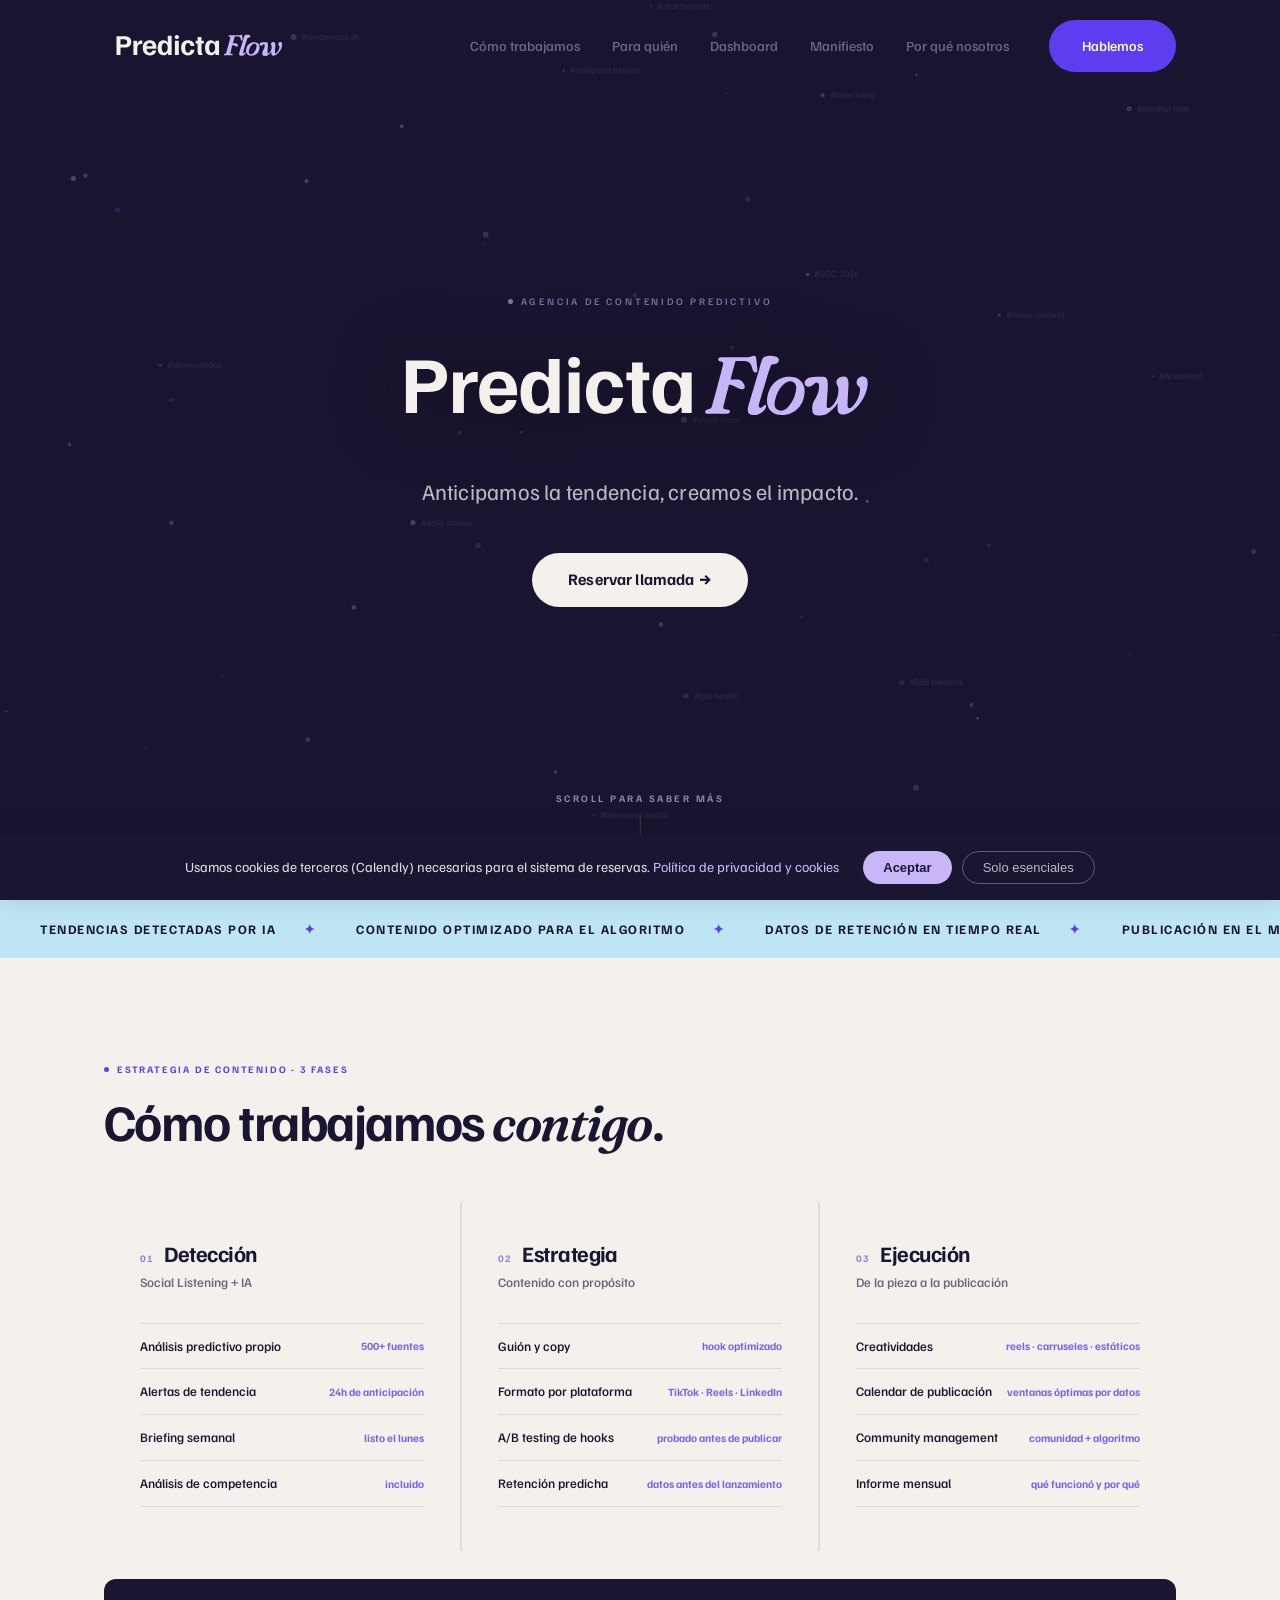
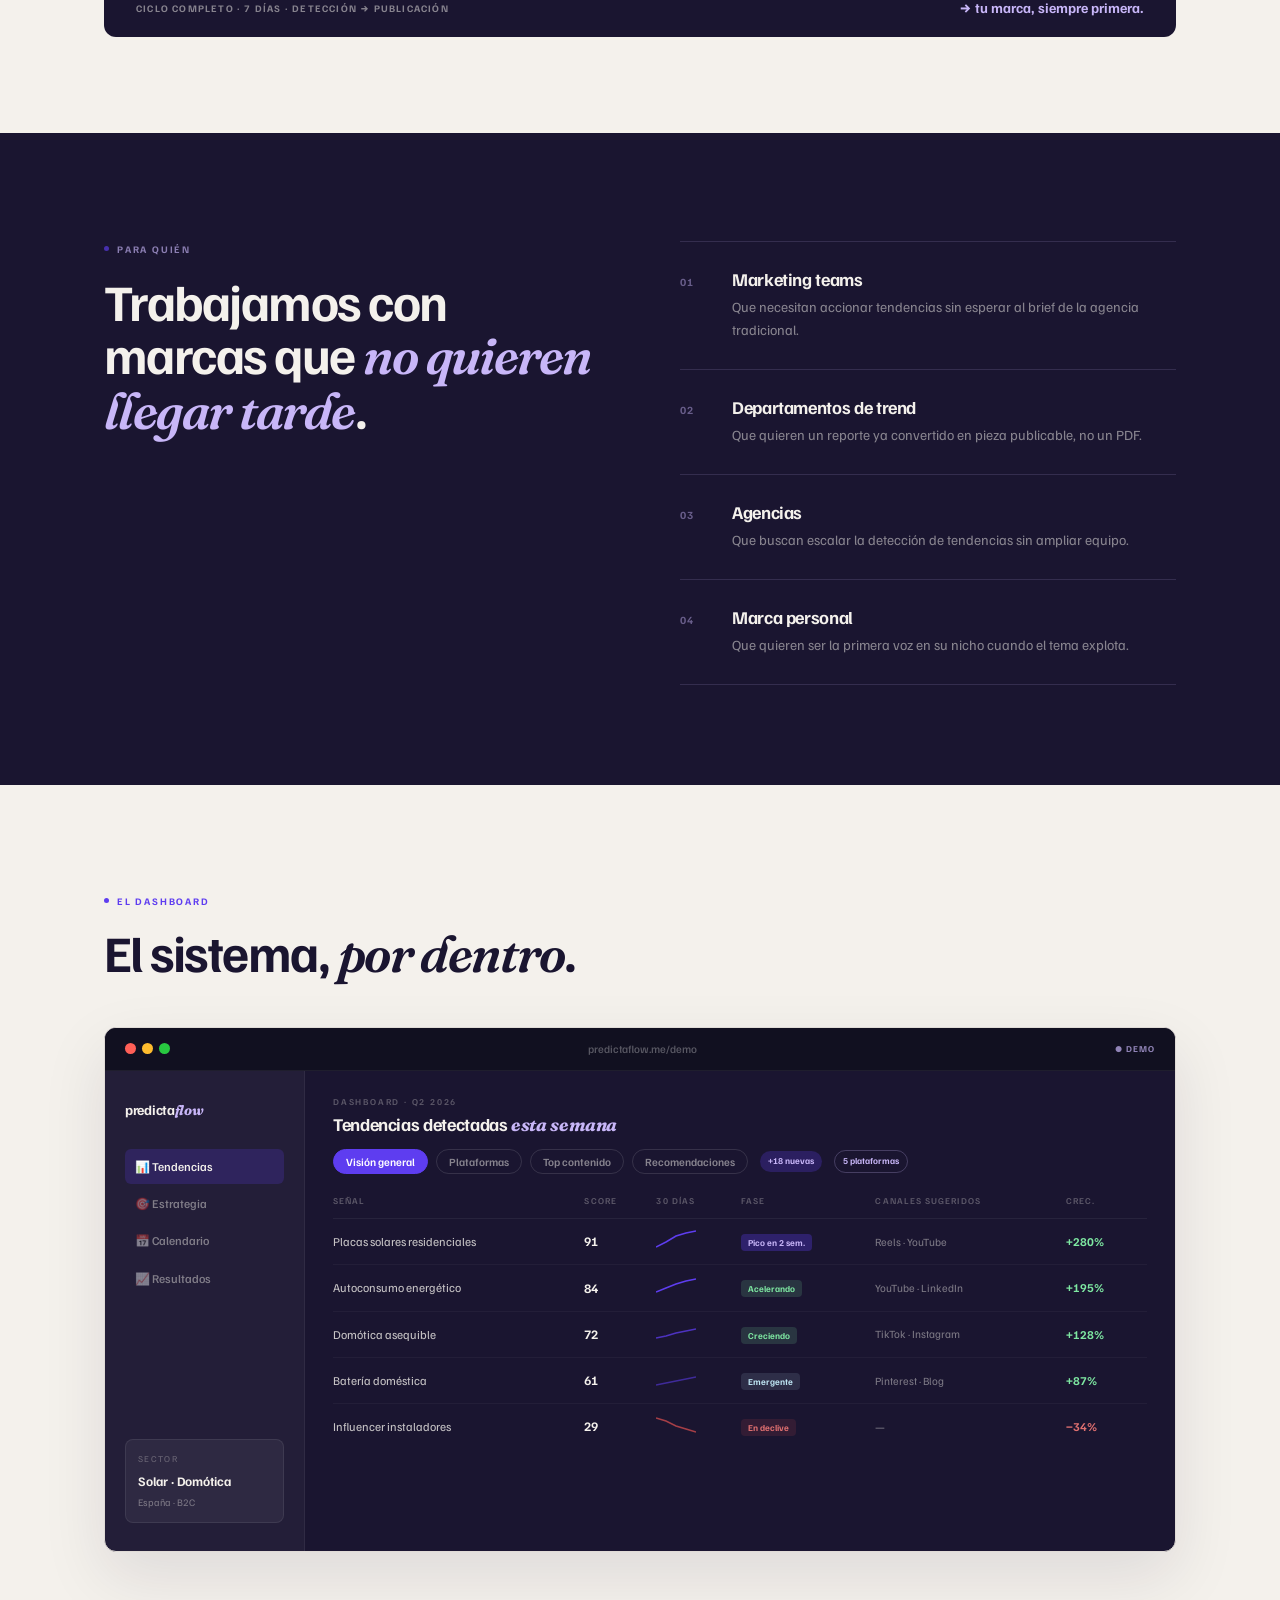
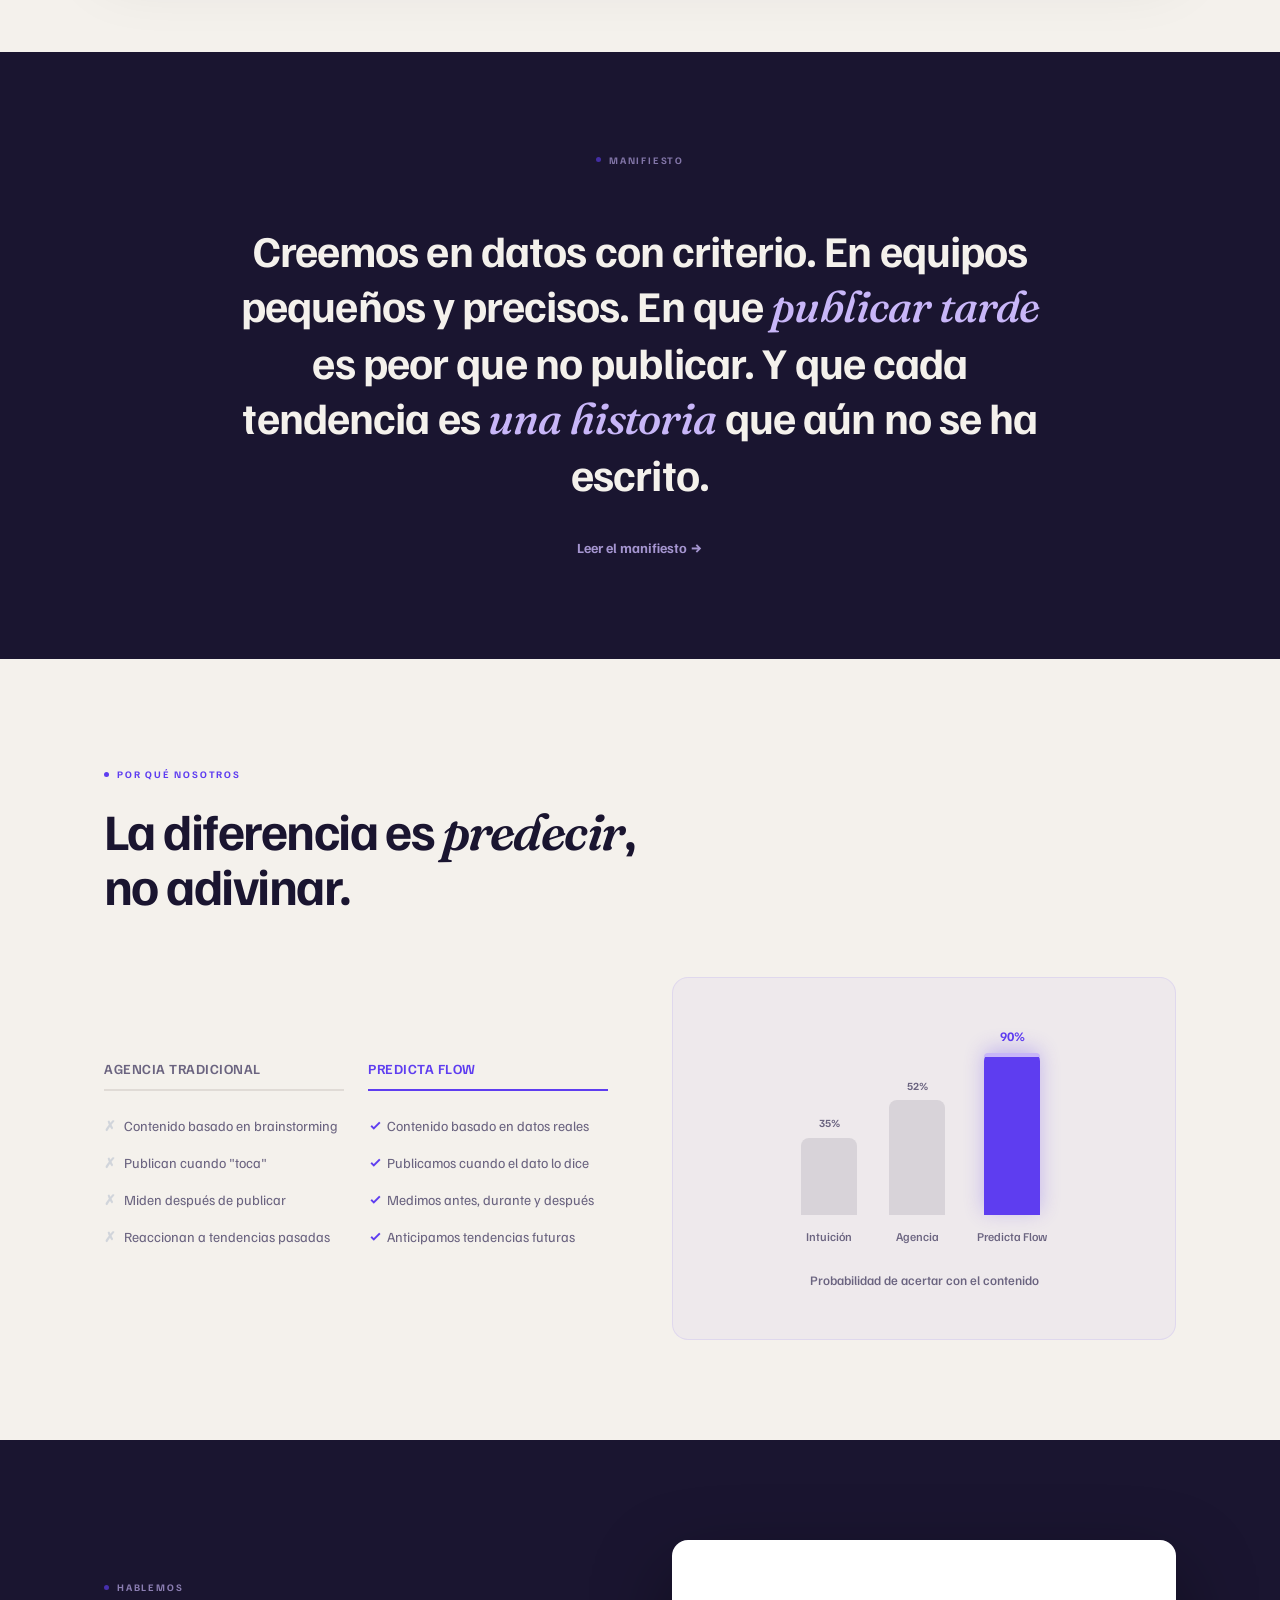
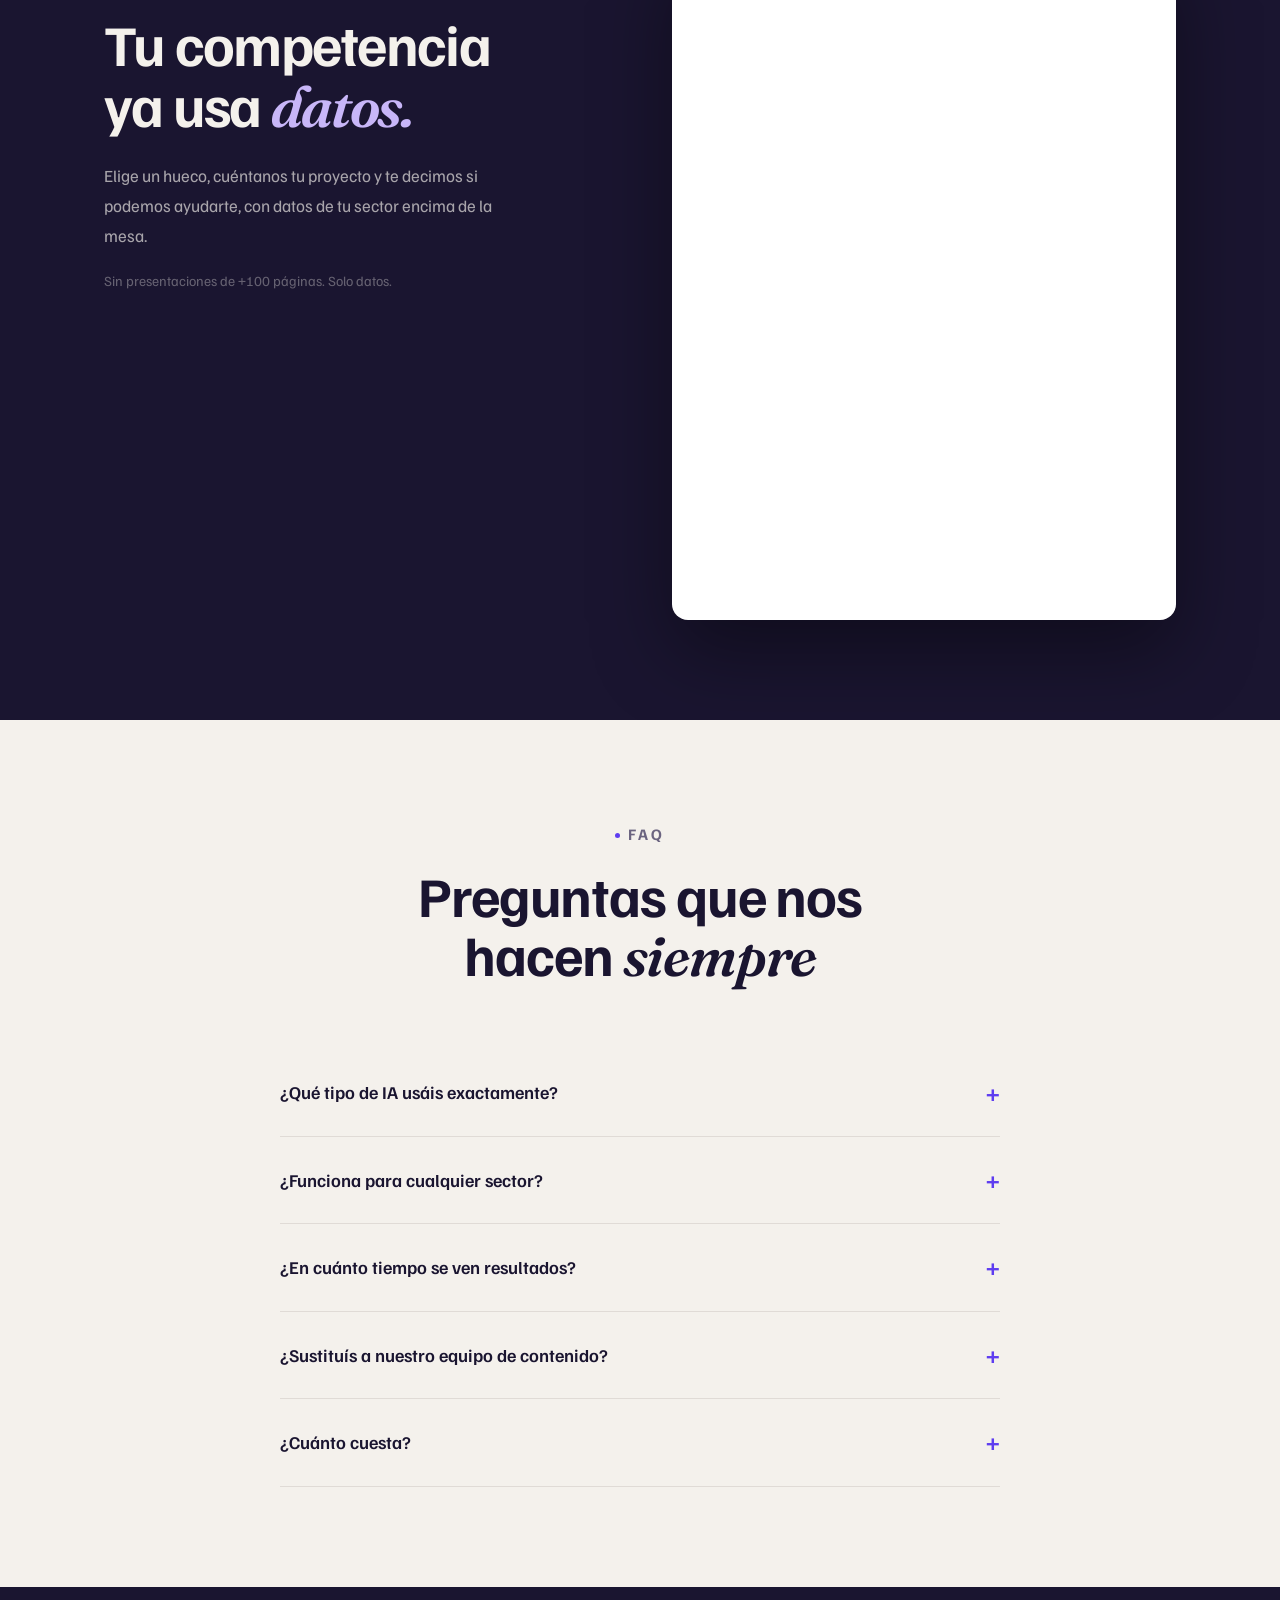
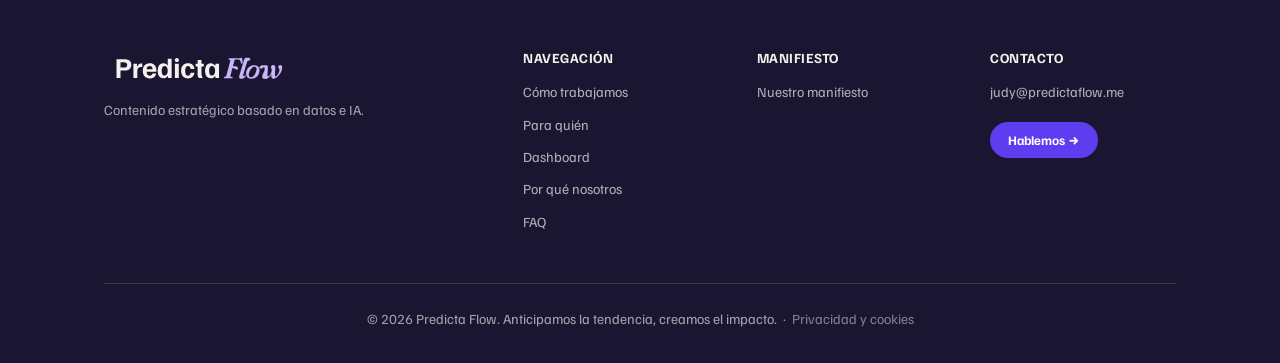
==== commit 30f684d5: "redesign: sección contacto split tinta + FAQ fondo crema - CTA: fondo tinta, layout split 50/50, cop" ====
--- a/index.html
+++ b/index.html
@@ -512,17 +512,22 @@
   <!-- ── CTA ── -->
   <section class="cta" id="contacto">
     <div class="container">
-      <h2>Tu competencia ya usa datos.</h2>
-      <p>Elige un hueco, cuéntanos tu proyecto y te decimos si podemos ayudarte, con datos de tu sector encima de la mesa.</p>
-      <p class="cta-note"><strong>Sin presentaciones de +100 páginas. Solo datos.</strong></p>
-    </div>
-    <div class="container calendly-wrap">
-      <div class="calendly-inline-widget" data-url="https://calendly.com/judy-predictaflow/30min" style="min-width:320px;height:700px;"></div>
+      <div class="cta-split">
+        <div class="cta-left">
+          <p class="section-kicker cta-kicker"><span class="section-kicker-dot"></span>Hablemos</p>
+          <h2>Tu competencia<br>ya usa <em>datos.</em></h2>
+          <p class="cta-desc">Elige un hueco, cuéntanos tu proyecto y te decimos si podemos ayudarte, con datos de tu sector encima de la mesa.</p>
+          <p class="cta-note">Sin presentaciones de +100 páginas. Solo datos.</p>
+        </div>
+        <div class="cta-right">
+          <div class="calendly-inline-widget" data-url="https://calendly.com/judy-predictaflow/30min" style="min-width:280px;height:680px;"></div>
+        </div>
+      </div>
     </div>
   </section>
 
   <!-- ── FAQ ── -->
-  <section class="section" id="faq">
+  <section class="section faq-section" id="faq">
     <div class="container">
       <div class="section-header">
         <p class="section-kicker" style="justify-content:center;"><span class="section-kicker-dot"></span>FAQ</p>
--- a/css/style.css
+++ b/css/style.css
@@ -1333,51 +1333,62 @@
 
 /* ── CTA ── */
 .cta {
-  text-align: center;
-  padding: 140px 0;
-  background: var(--highlight);
-  color: var(--text);
+  padding: 100px 0;
+  background: var(--tinta);
   position: relative;
   overflow: hidden;
 }
 
+.cta-split {
+  display: grid;
+  grid-template-columns: 1fr 1fr;
+  gap: 64px;
+  align-items: start;
+}
+
+.cta-left { padding-top: 32px; }
+
+.cta-kicker {
+  color: var(--lila);
+  opacity: 0.65;
+}
+
 .cta h2 {
-  font-size: clamp(36px, 5vw, 68px);
+  font-size: clamp(36px, 4.5vw, 60px);
+  color: var(--crema);
   margin-bottom: 24px;
-  color: var(--text);
+  letter-spacing: -0.03em;
+  line-height: 1.05;
 }
 
 .cta h2 em {
-  font-family: 'Familjen Grotesk', sans-serif;
+  font-family: 'Fraunces', serif;
   font-style: italic;
-  color: var(--crema);
-  background: var(--tinta);
-  display: inline-block;
-  border-radius: 14px;
-  padding: 2px 14px;
-  line-height: 1.15;
-}
-
-.cta h2 {
-  margin-bottom: 16px;
-}
-
-.cta > .container > p {
-  font-size: 18px;
-  color: rgba(0,0,0,0.6);
-  margin-bottom: 16px;
-  max-width: 720px;
-  margin-left: auto;
-  margin-right: auto;
-}
-
-.cta-buttons { margin-bottom: 16px; }
+  color: var(--lila);
+}
+
+.cta-desc {
+  font-size: 17px;
+  color: rgba(244,241,236,0.65);
+  line-height: 1.75;
+  margin-bottom: 20px;
+  max-width: 420px;
+}
 
 .cta-note {
   font-size: 14px;
-  color: rgba(0,0,0,0.45);
-  margin-top: 12px;
-}
+  color: rgba(244,241,236,0.35);
+}
+
+.cta-right {
+  background: #ffffff;
+  border-radius: 16px;
+  overflow: hidden;
+  box-shadow: 0 32px 80px rgba(0,0,0,0.4);
+}
+
+/* ── FAQ ── */
+.faq-section { background: var(--crema); }
 
 .cta-form {
   max-width: 540px;
@@ -1738,6 +1749,8 @@
   .diff-chart { gap: 20px; height: 180px; }
   .diff-bar { width: 44px; }
 
+  .cta-split { grid-template-columns: 1fr; gap: 40px; }
+  .cta-left { padding-top: 0; }
   .footer-top { grid-template-columns: 1fr 1fr; gap: 32px; }
   .footer-brand { grid-column: 1 / -1; }
   .stat-number { font-size: 36px; }
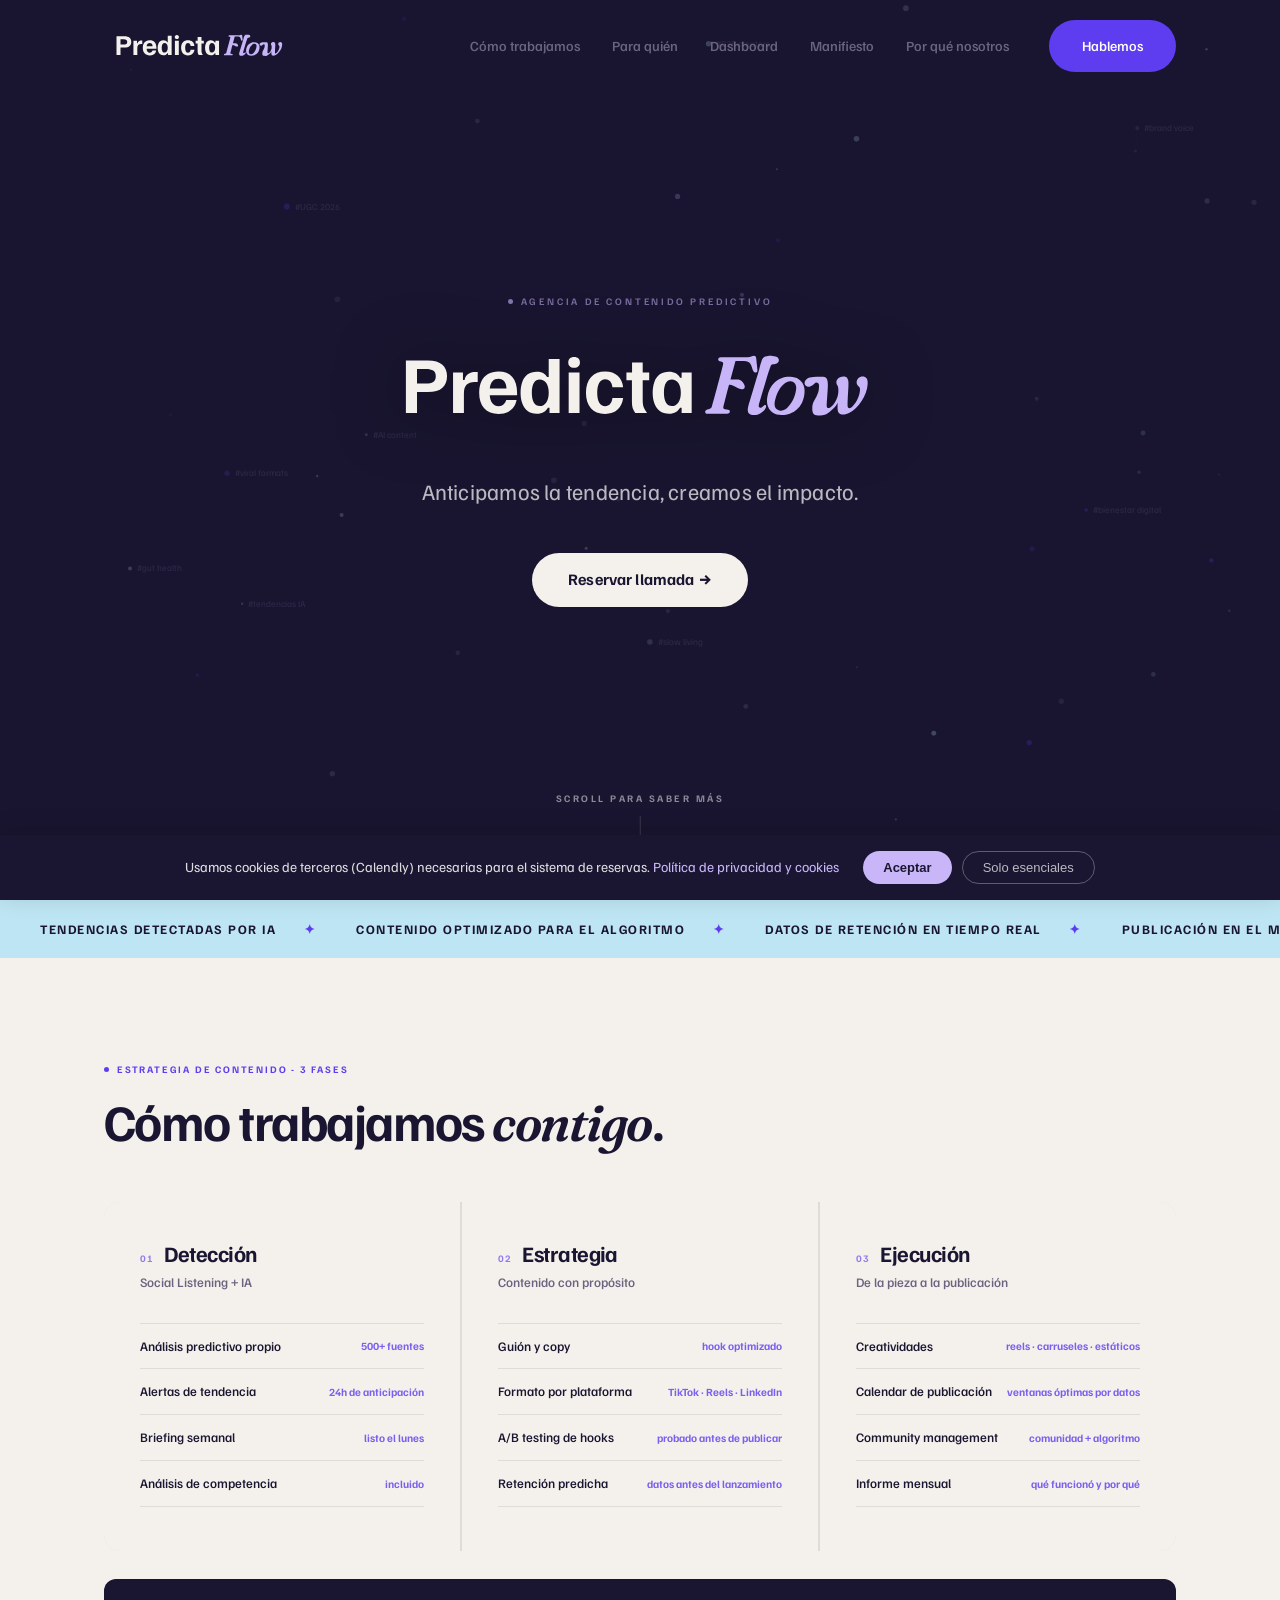
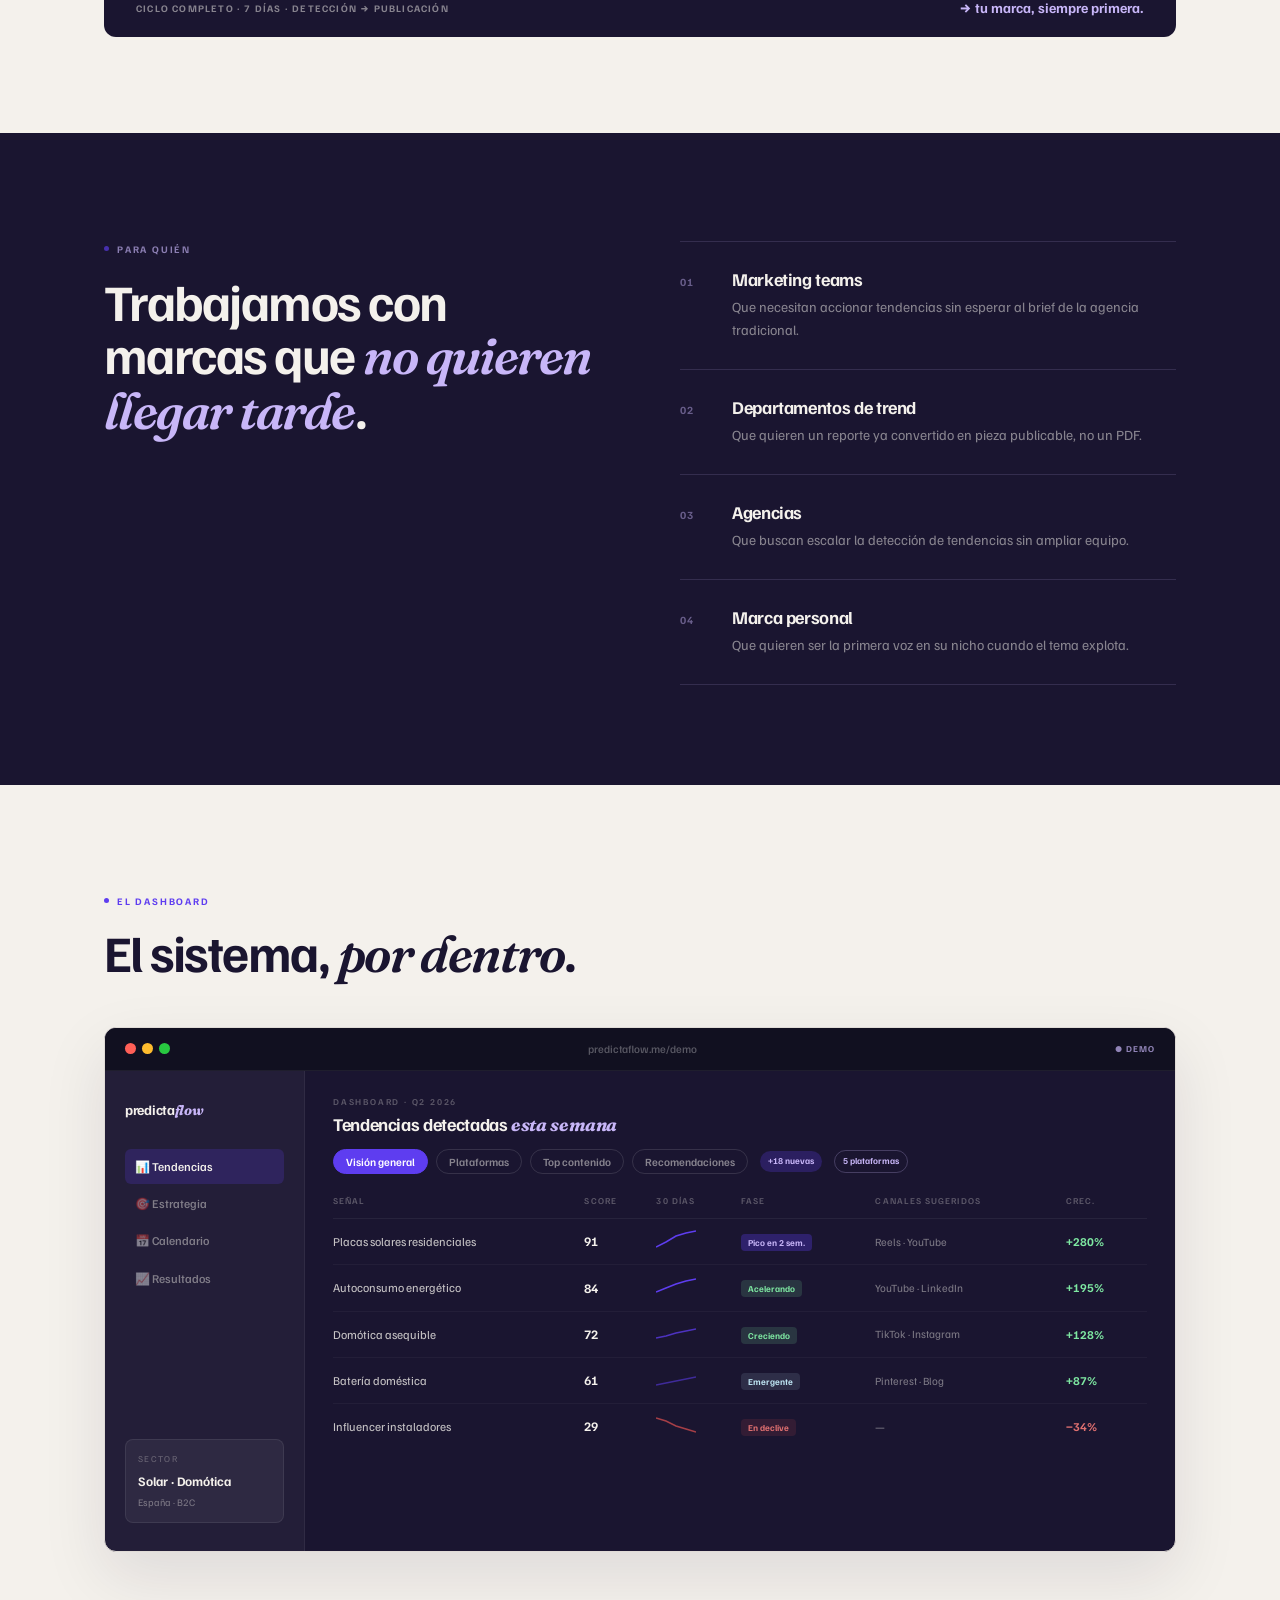
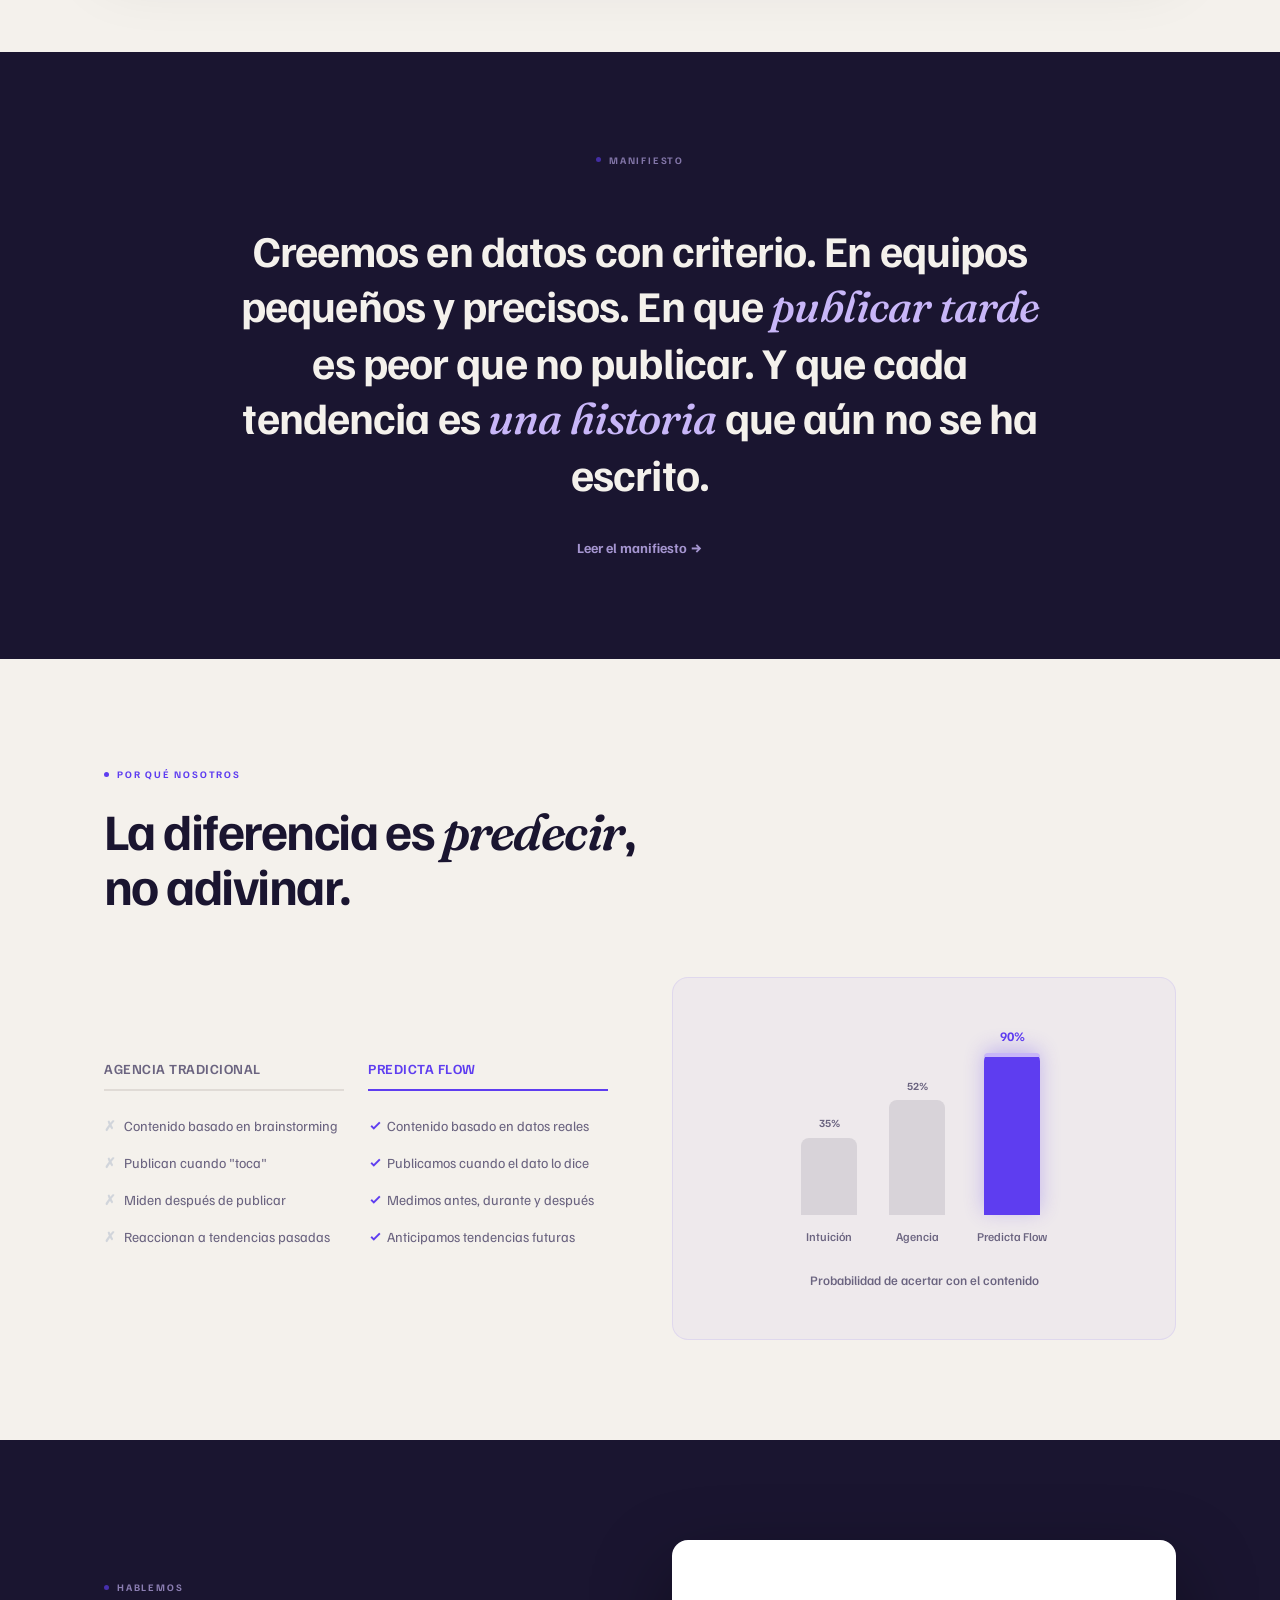
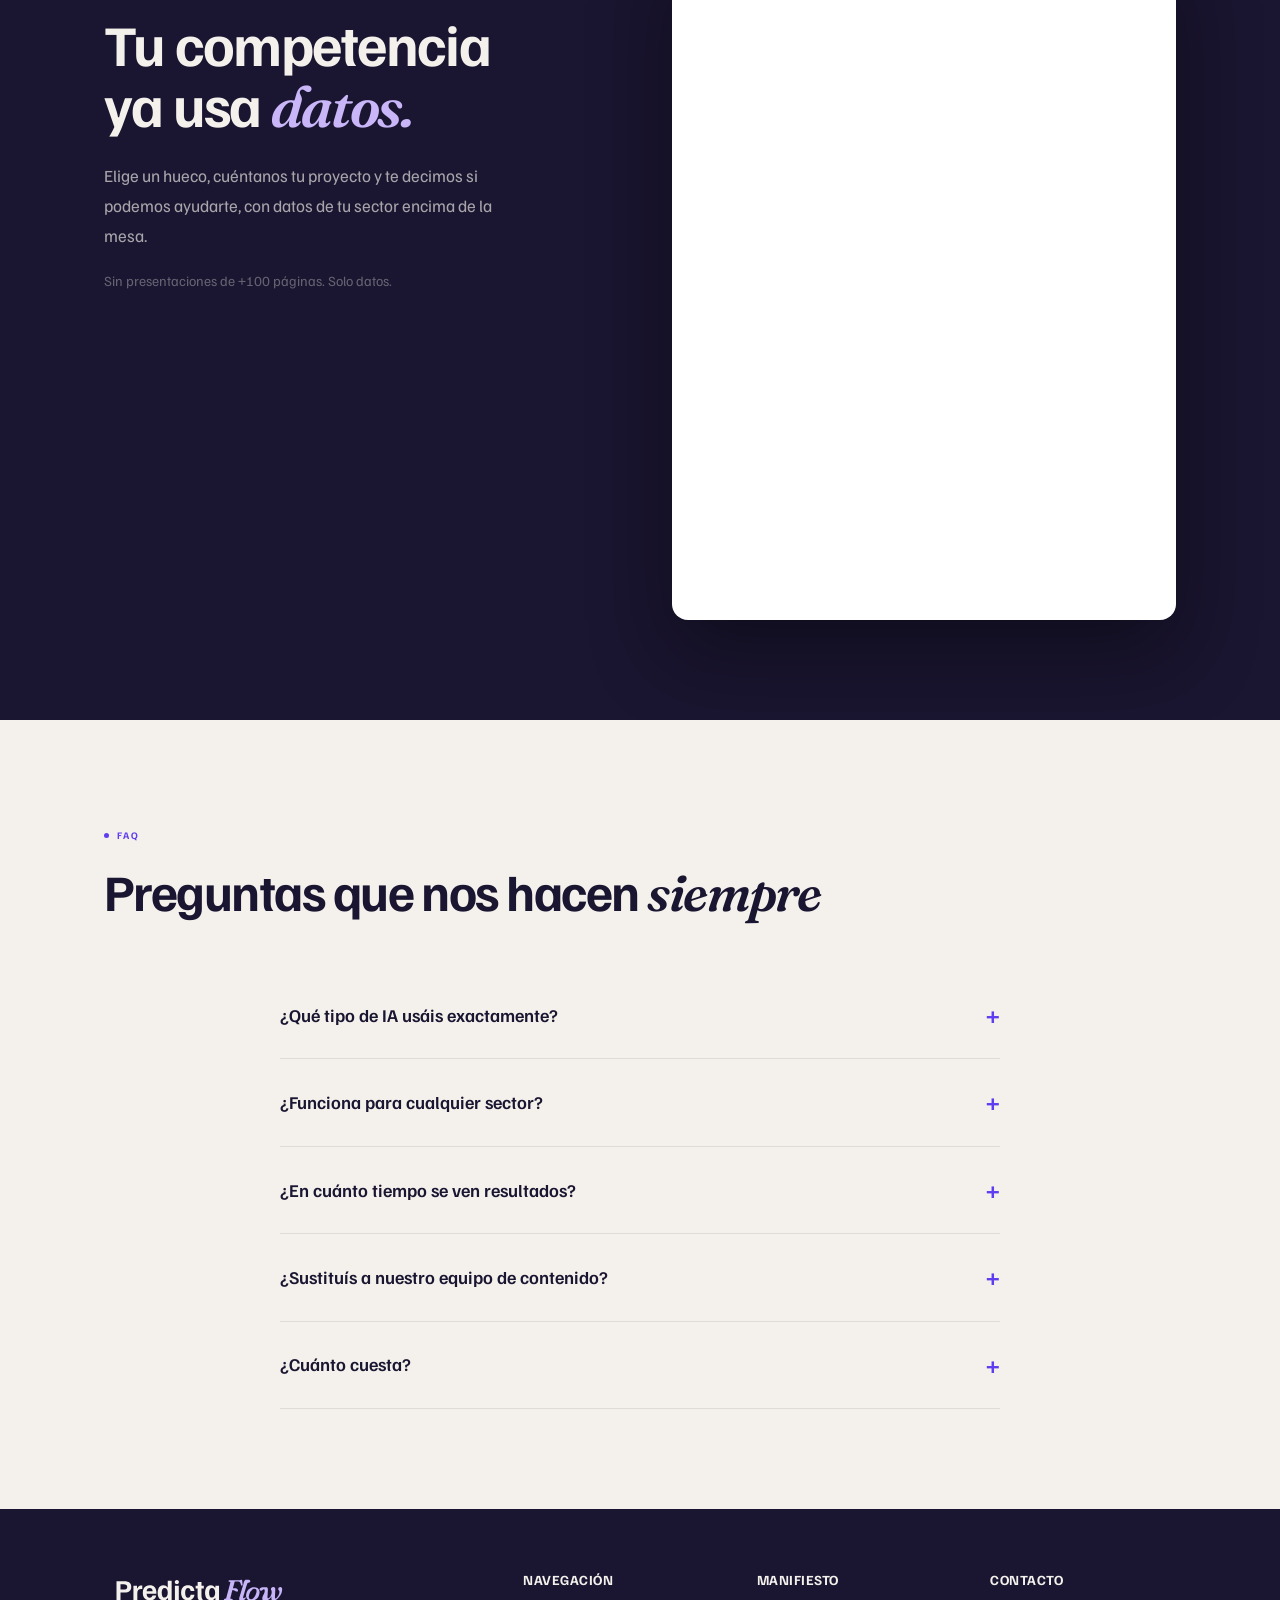
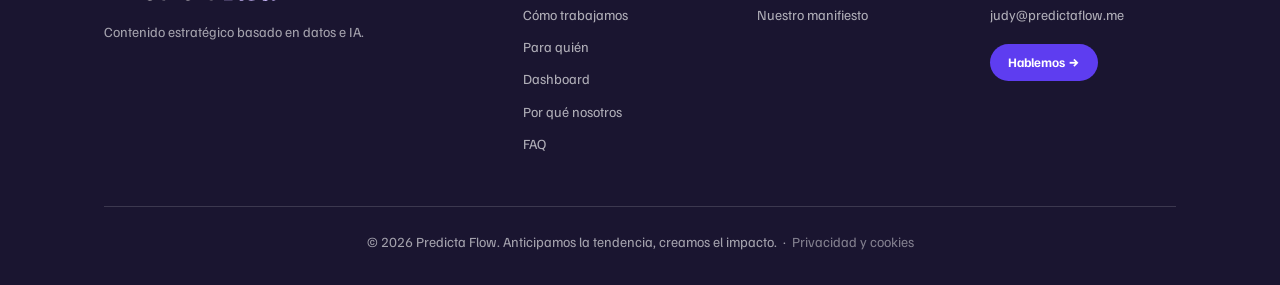
==== commit 33f32fb0: "fix: FAQ kicker alineado a la izquierda igual que resto de secciones Co-Authored-By: Claude Sonnet 4" ====
--- a/index.html
+++ b/index.html
@@ -529,8 +529,8 @@
   <!-- ── FAQ ── -->
   <section class="section faq-section" id="faq">
     <div class="container">
-      <div class="section-header">
-        <p class="section-kicker" style="justify-content:center;"><span class="section-kicker-dot"></span>FAQ</p>
+      <div class="faq-header">
+        <p class="section-kicker"><span class="section-kicker-dot"></span>FAQ</p>
         <h2>Preguntas que nos hacen <em>siempre</em></h2>
       </div>
       <div class="faq-list">
--- a/css/style.css
+++ b/css/style.css
@@ -1389,6 +1389,17 @@
 
 /* ── FAQ ── */
 .faq-section { background: var(--crema); }
+
+.faq-header {
+  margin-bottom: 52px;
+}
+
+.faq-header h2 {
+  font-size: clamp(32px, 4vw, 52px);
+  letter-spacing: -0.03em;
+  color: var(--tinta);
+  margin-top: 4px;
+}
 
 .cta-form {
   max-width: 540px;
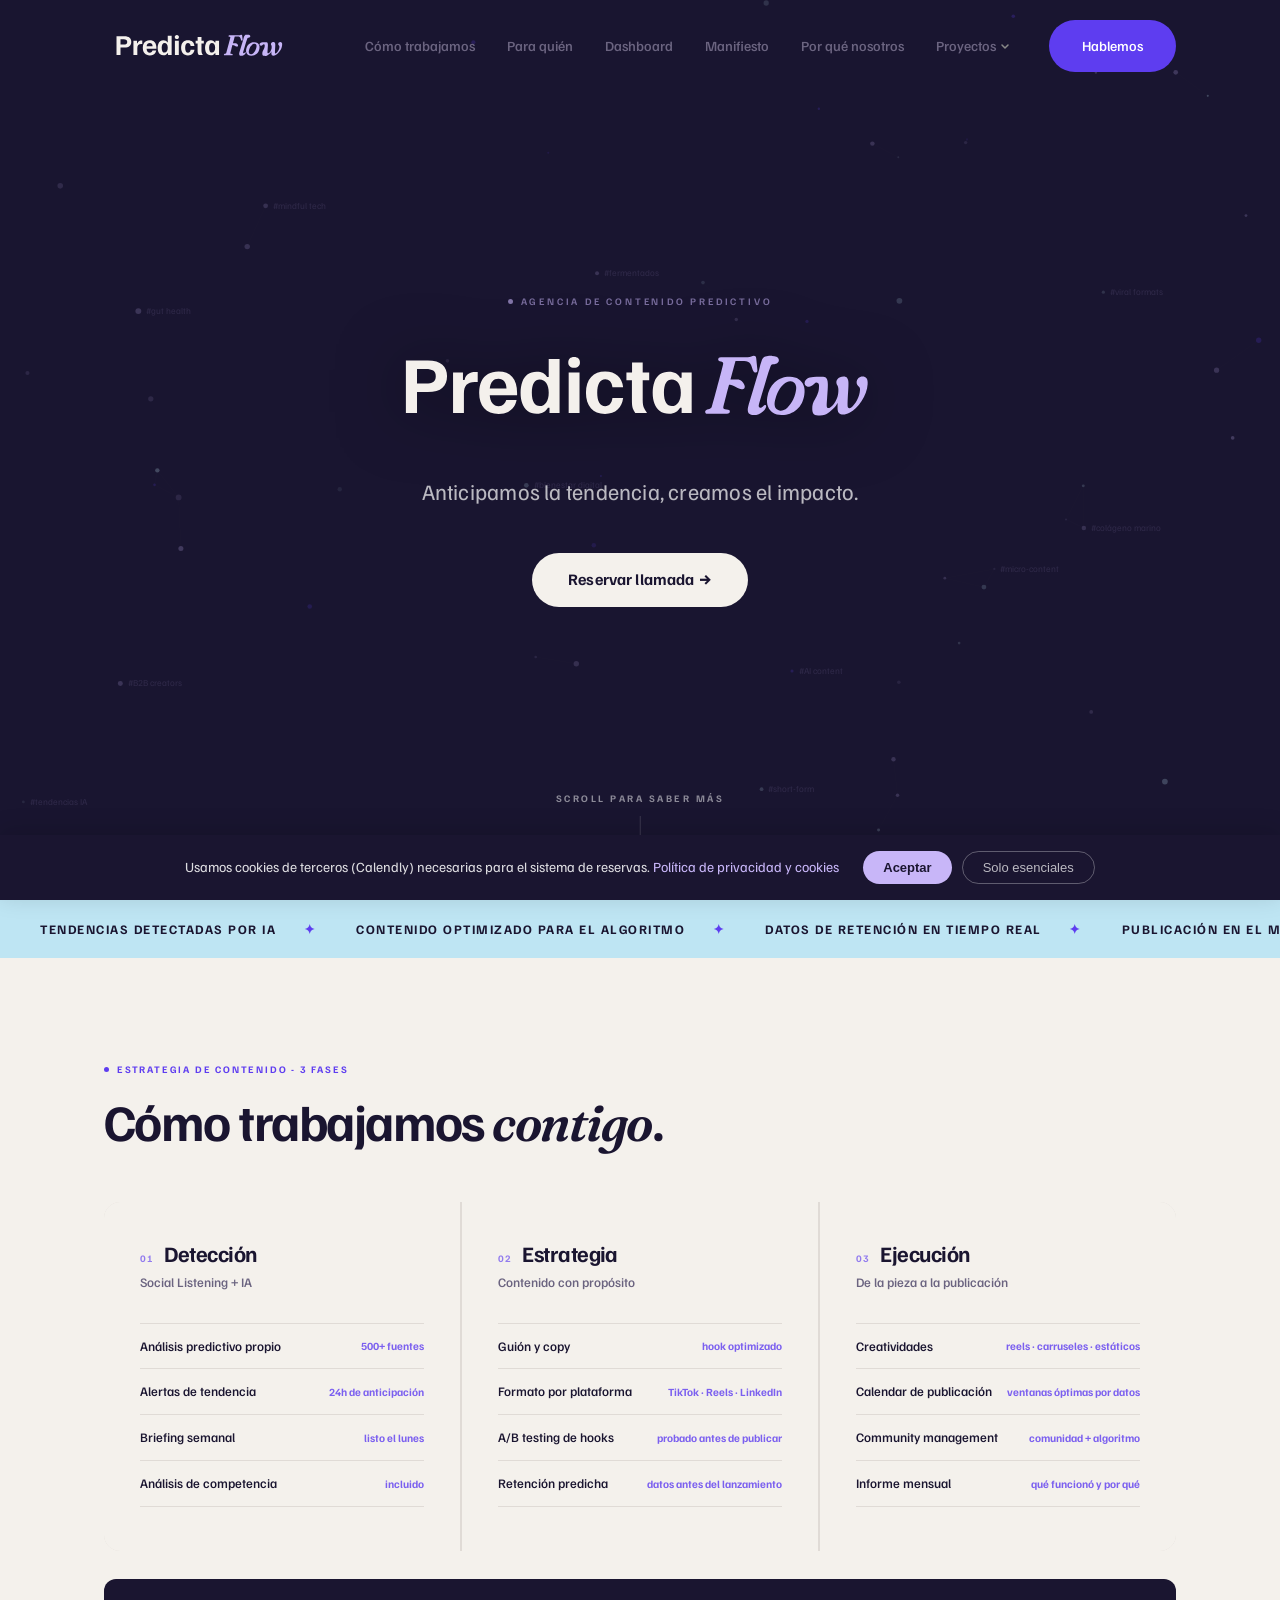
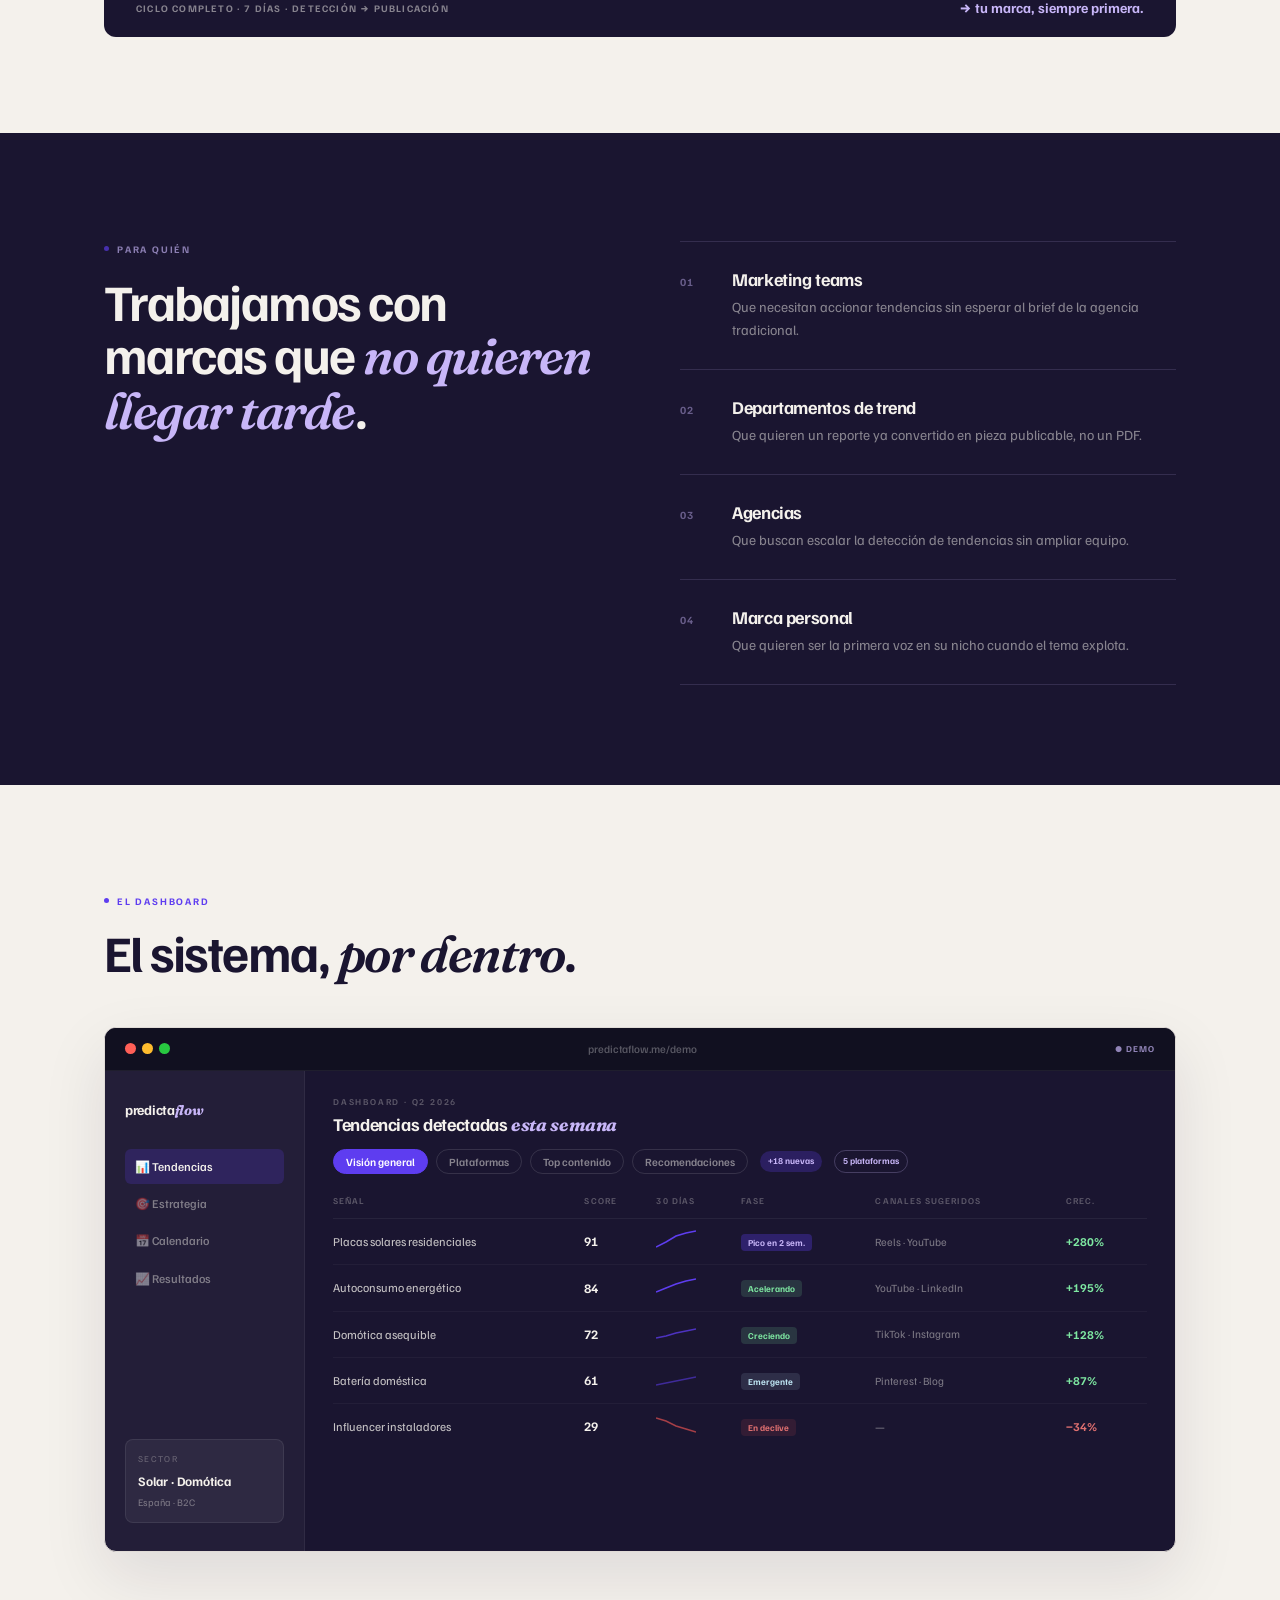
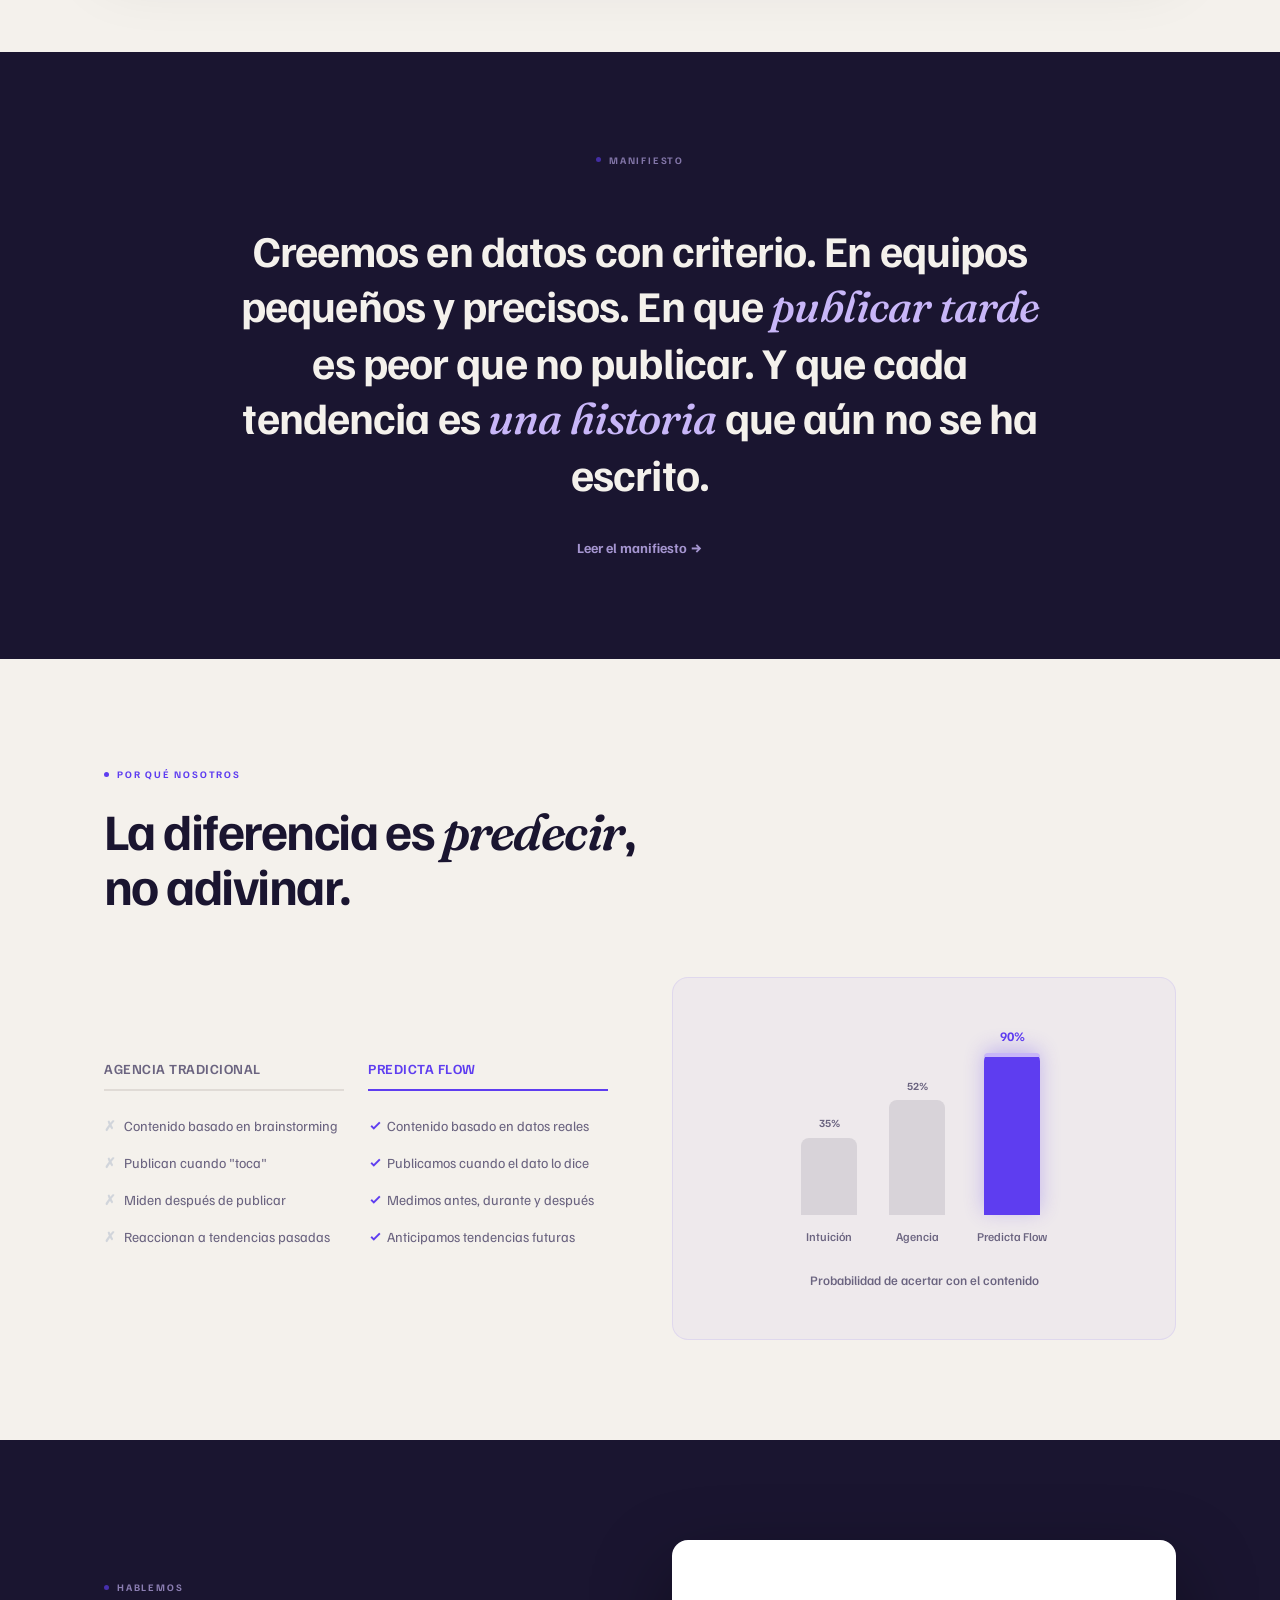
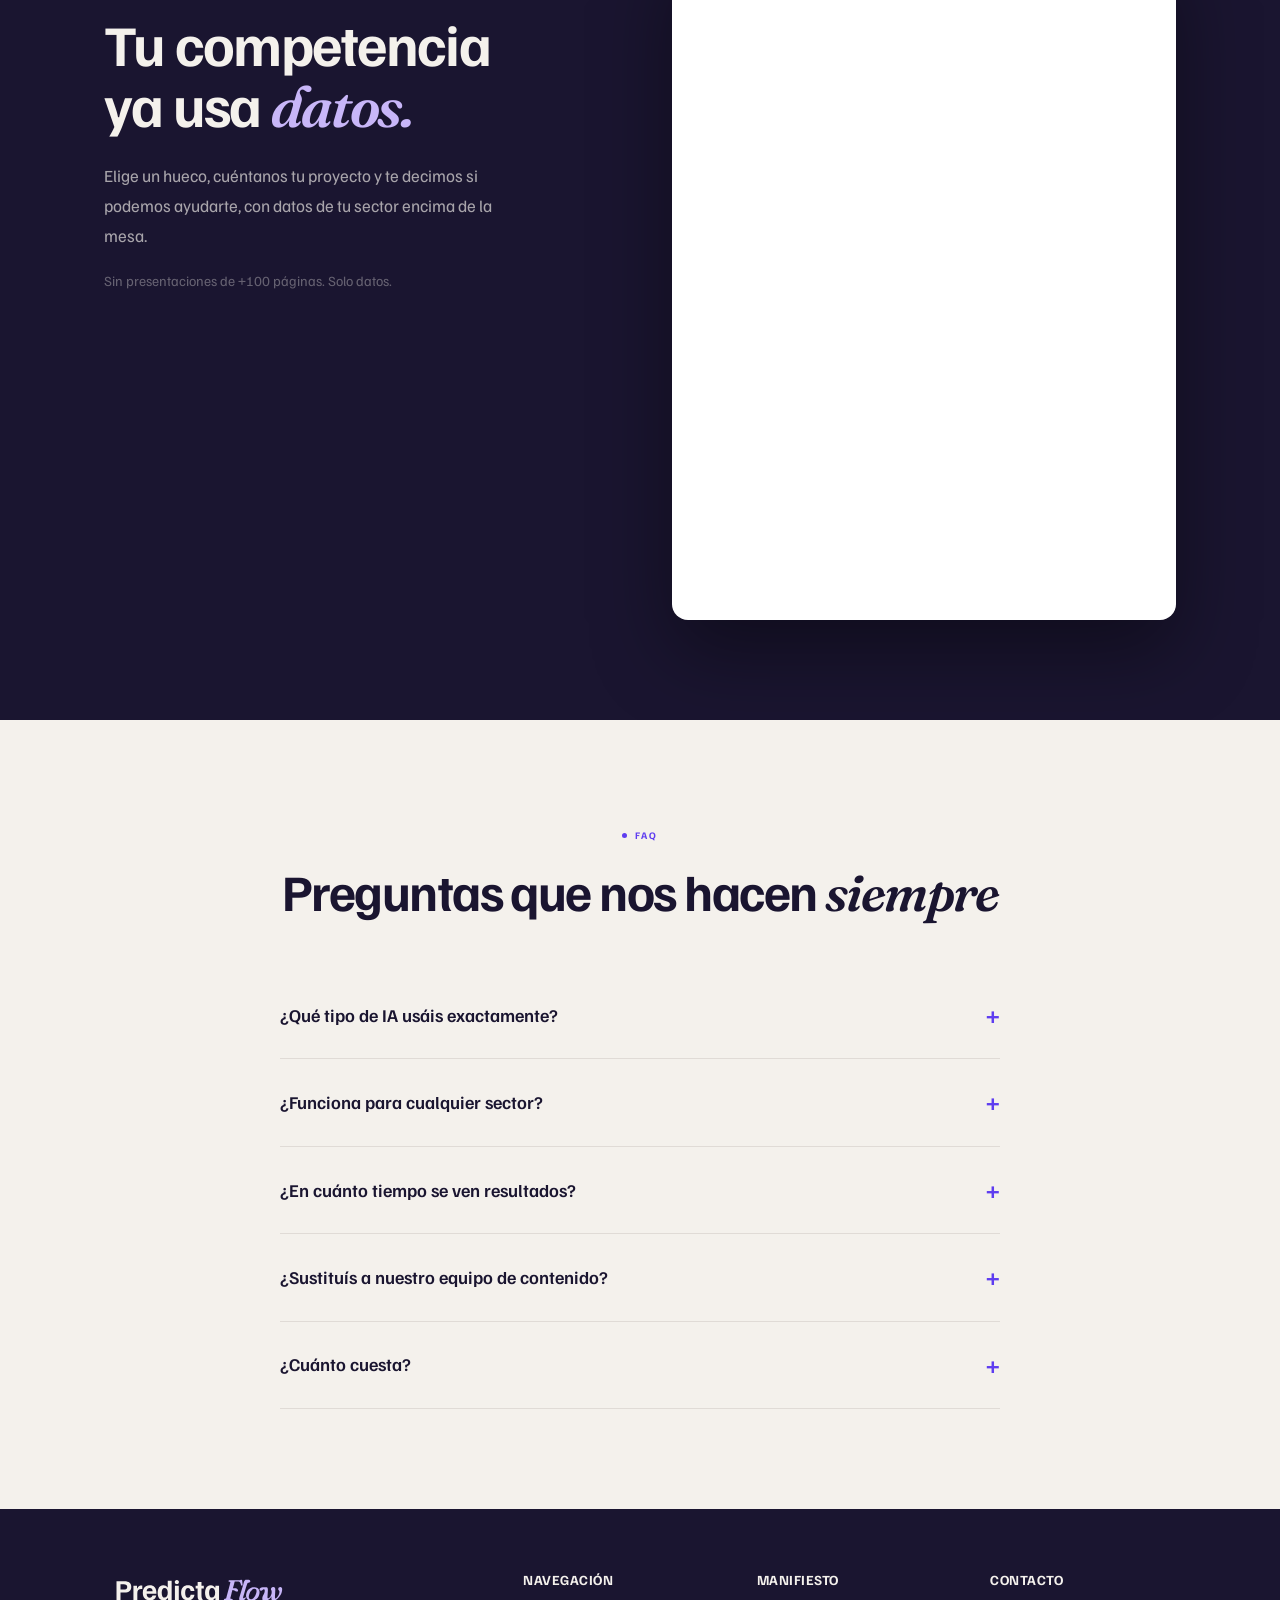
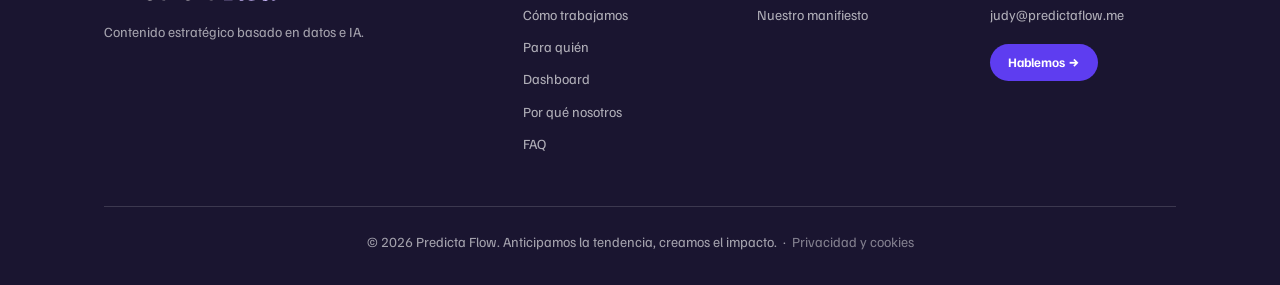
==== commit cf938a47: "Add Proyectos nav dropdown + Garza case study images" ====
--- a/index.html
+++ b/index.html
@@ -37,6 +37,12 @@
         <li><a href="#demo-preview">Dashboard</a></li>
         <li><a href="#manifiesto">Manifiesto</a></li>
         <li><a href="#diferencia">Por qué nosotros</a></li>
+        <li class="nav-dropdown" id="nav-proyectos">
+          <a href="#" onclick="return false;">Proyectos</a>
+          <ul class="nav-submenu">
+            <li><a href="/garza.html">Garza</a></li>
+          </ul>
+        </li>
         <li><a href="#contacto" class="btn btn-primary btn-sm nav-cta">Hablemos</a></li>
       </ul>
       <button class="nav-toggle" id="nav-toggle" aria-label="Menu">
@@ -615,6 +621,24 @@
       a.addEventListener('click', () => links.classList.remove('active'));
     });
 
+    // Proyectos dropdown — mobile tap toggle
+    const proyectosItem = document.getElementById('nav-proyectos');
+    if (proyectosItem) {
+      const proyectosLink = proyectosItem.querySelector(':scope > a');
+      proyectosLink.addEventListener('click', (e) => {
+        if (window.innerWidth <= 768) {
+          e.preventDefault();
+          proyectosItem.classList.toggle('open');
+        }
+      });
+      // Close when clicking outside
+      document.addEventListener('click', (e) => {
+        if (!proyectosItem.contains(e.target)) {
+          proyectosItem.classList.remove('open');
+        }
+      });
+    }
+
     // Scroll fade-in animations
     const observer = new IntersectionObserver((entries) => {
       entries.forEach(entry => {
--- a/css/style.css
+++ b/css/style.css
@@ -187,6 +187,87 @@
 .nav-links a:hover { color: var(--text); }
 .nav-cta { margin-left: 8px; color: #ffffff !important; }
 
+/* ── Nav dropdown ── */
+.nav-dropdown {
+  position: relative;
+}
+
+.nav-dropdown > a {
+  display: flex;
+  align-items: center;
+  gap: 5px;
+}
+
+.nav-dropdown > a::after {
+  content: '';
+  display: inline-block;
+  width: 8px;
+  height: 5px;
+  background-image: url("data:image/svg+xml,%3Csvg width='8' height='5' viewBox='0 0 8 5' fill='none' xmlns='http://www.w3.org/2000/svg'%3E%3Cpath d='M1 1L4 4L7 1' stroke='%23888' stroke-width='1.5' stroke-linecap='round' stroke-linejoin='round'/%3E%3C/svg%3E");
+  background-repeat: no-repeat;
+  background-position: center;
+  transition: transform 0.2s;
+  flex-shrink: 0;
+}
+
+.nav-dropdown:hover > a::after,
+.nav-dropdown.open > a::after {
+  transform: rotate(180deg);
+}
+
+.nav-submenu {
+  display: none;
+  position: absolute;
+  top: calc(100% + 12px);
+  left: 50%;
+  transform: translateX(-50%);
+  background: rgba(255,255,255,0.98);
+  backdrop-filter: blur(16px);
+  border: 1px solid var(--border);
+  border-radius: 10px;
+  min-width: 160px;
+  padding: 6px;
+  box-shadow: 0 8px 24px rgba(0,0,0,0.1);
+  z-index: 200;
+  list-style: none;
+}
+
+.nav-submenu::before {
+  content: '';
+  position: absolute;
+  top: -6px;
+  left: 50%;
+  transform: translateX(-50%);
+  width: 10px;
+  height: 10px;
+  background: rgba(255,255,255,0.98);
+  border-left: 1px solid var(--border);
+  border-top: 1px solid var(--border);
+  clip-path: polygon(0 100%, 100% 0, 0 0);
+  transform: translateX(-50%) rotate(45deg);
+}
+
+.nav-dropdown:hover .nav-submenu,
+.nav-dropdown.open .nav-submenu {
+  display: block;
+}
+
+.nav-submenu li a {
+  display: block;
+  padding: 9px 14px;
+  border-radius: 6px;
+  font-size: 14px;
+  font-weight: 500;
+  color: var(--text-muted);
+  transition: background 0.15s, color 0.15s;
+  white-space: nowrap;
+}
+
+.nav-submenu li a:hover {
+  background: var(--bg-light, #f5f5f5);
+  color: var(--text);
+}
+
 .nav-demo-link {
   color: var(--primary) !important;
   font-weight: 600 !important;
@@ -1392,6 +1473,11 @@
 
 .faq-header {
   margin-bottom: 52px;
+  text-align: center;
+}
+
+.faq-header .section-kicker {
+  justify-content: center;
 }
 
 .faq-header h2 {
@@ -1732,6 +1818,29 @@
   }
 
   .nav-links.active a { color: var(--text-muted); }
+
+  /* Mobile dropdown */
+  .nav-dropdown > a::after { display: none; }
+  .nav-submenu {
+    display: none;
+    position: static;
+    transform: none;
+    border: none;
+    border-radius: 0;
+    box-shadow: none;
+    backdrop-filter: none;
+    background: none;
+    padding: 4px 0 4px 16px;
+    min-width: unset;
+  }
+  .nav-submenu::before { display: none; }
+  .nav-dropdown.open .nav-submenu { display: block; }
+  .nav-submenu li a {
+    padding: 6px 0;
+    border-radius: 0;
+    font-size: 14px;
+  }
+  .nav-submenu li a:hover { background: none; }
 
   .hero-logo { width: clamp(200px, 60vw, 340px); }
   .hero-cta { font-size: 15px; padding: 12px 28px; width: auto; }
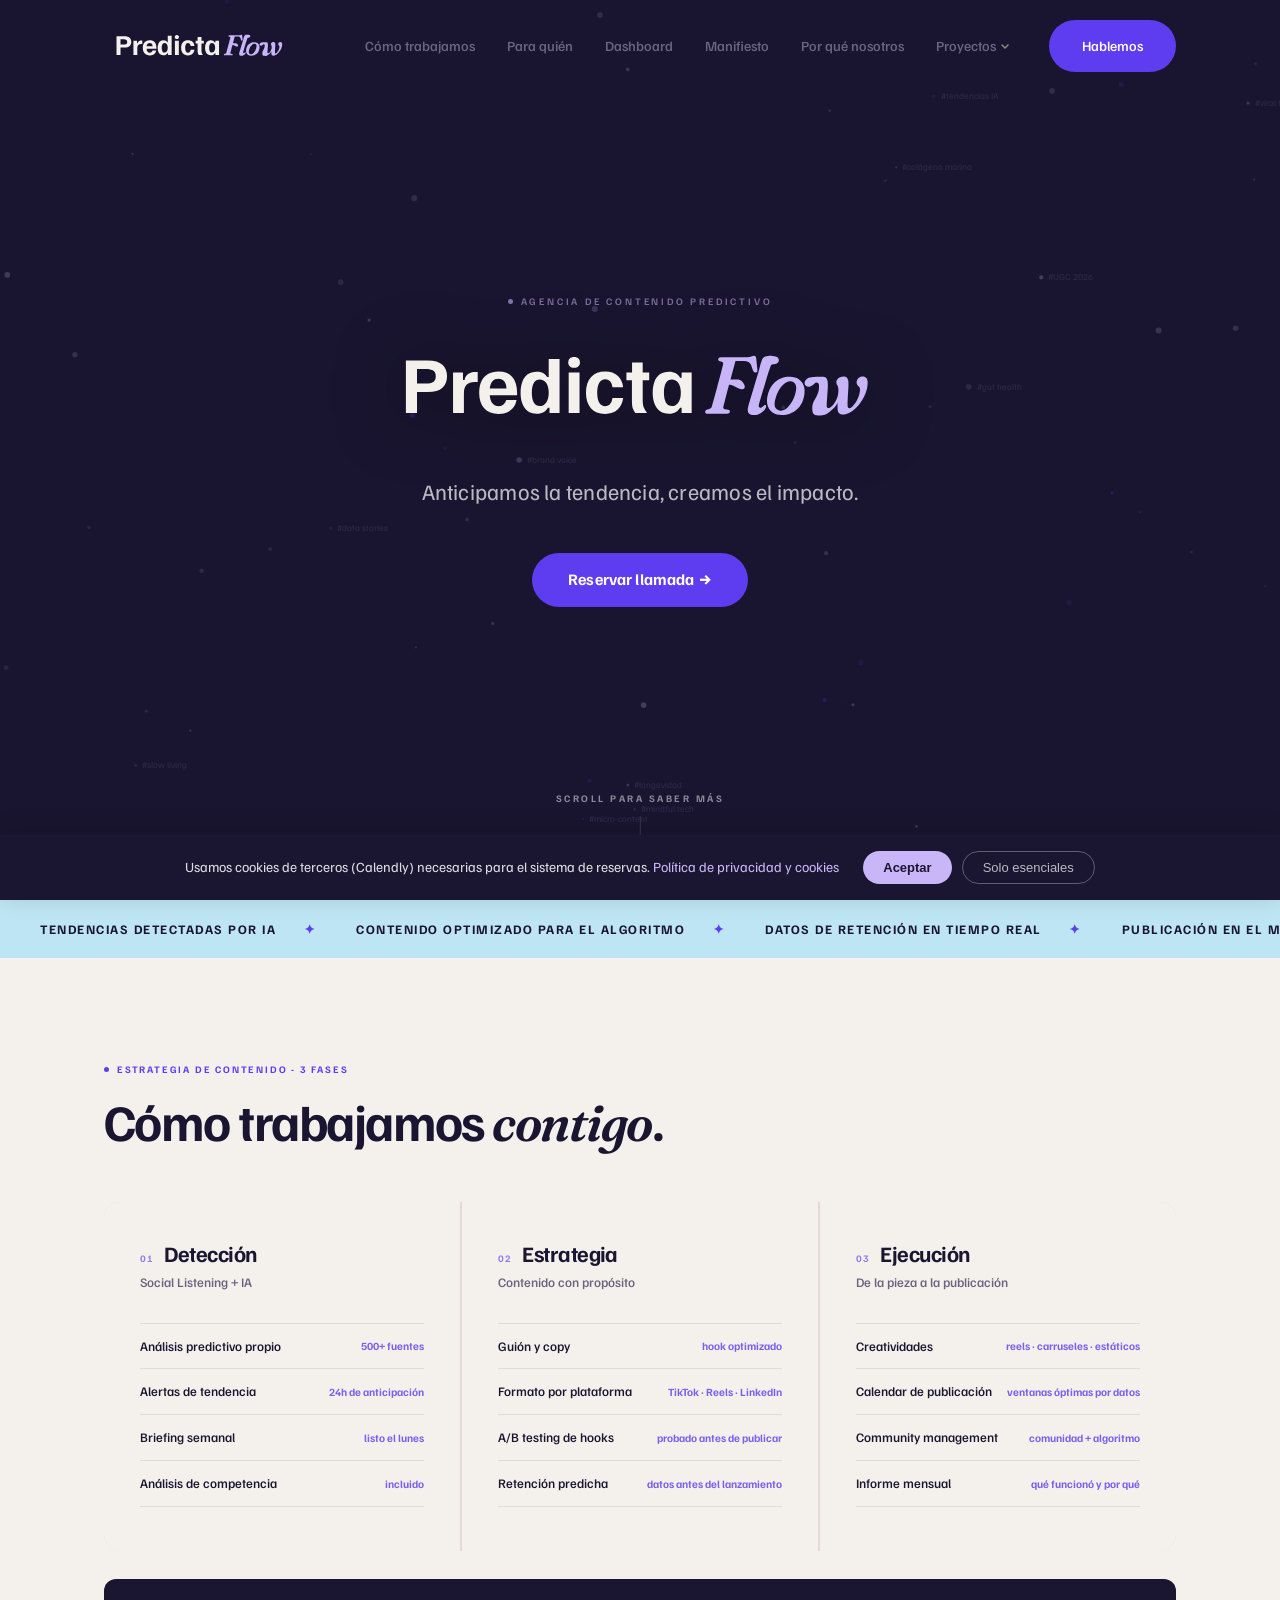
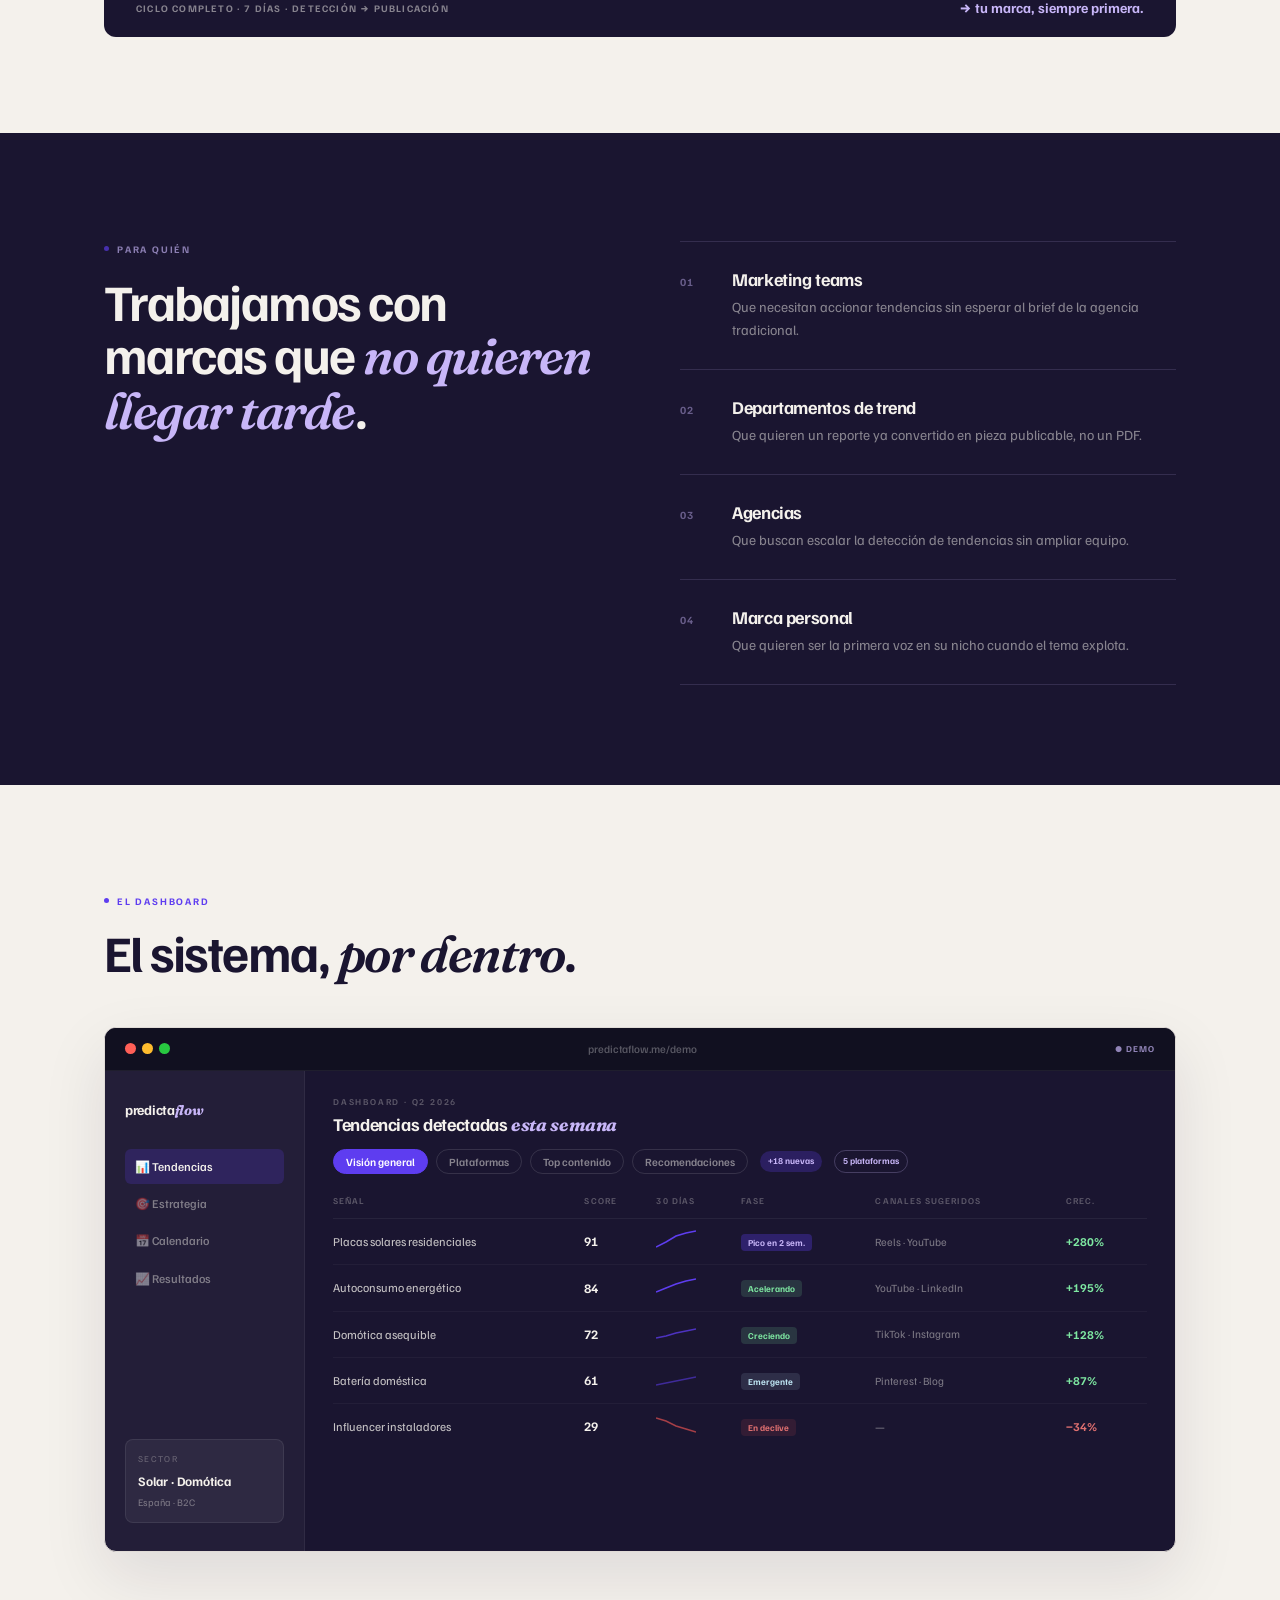
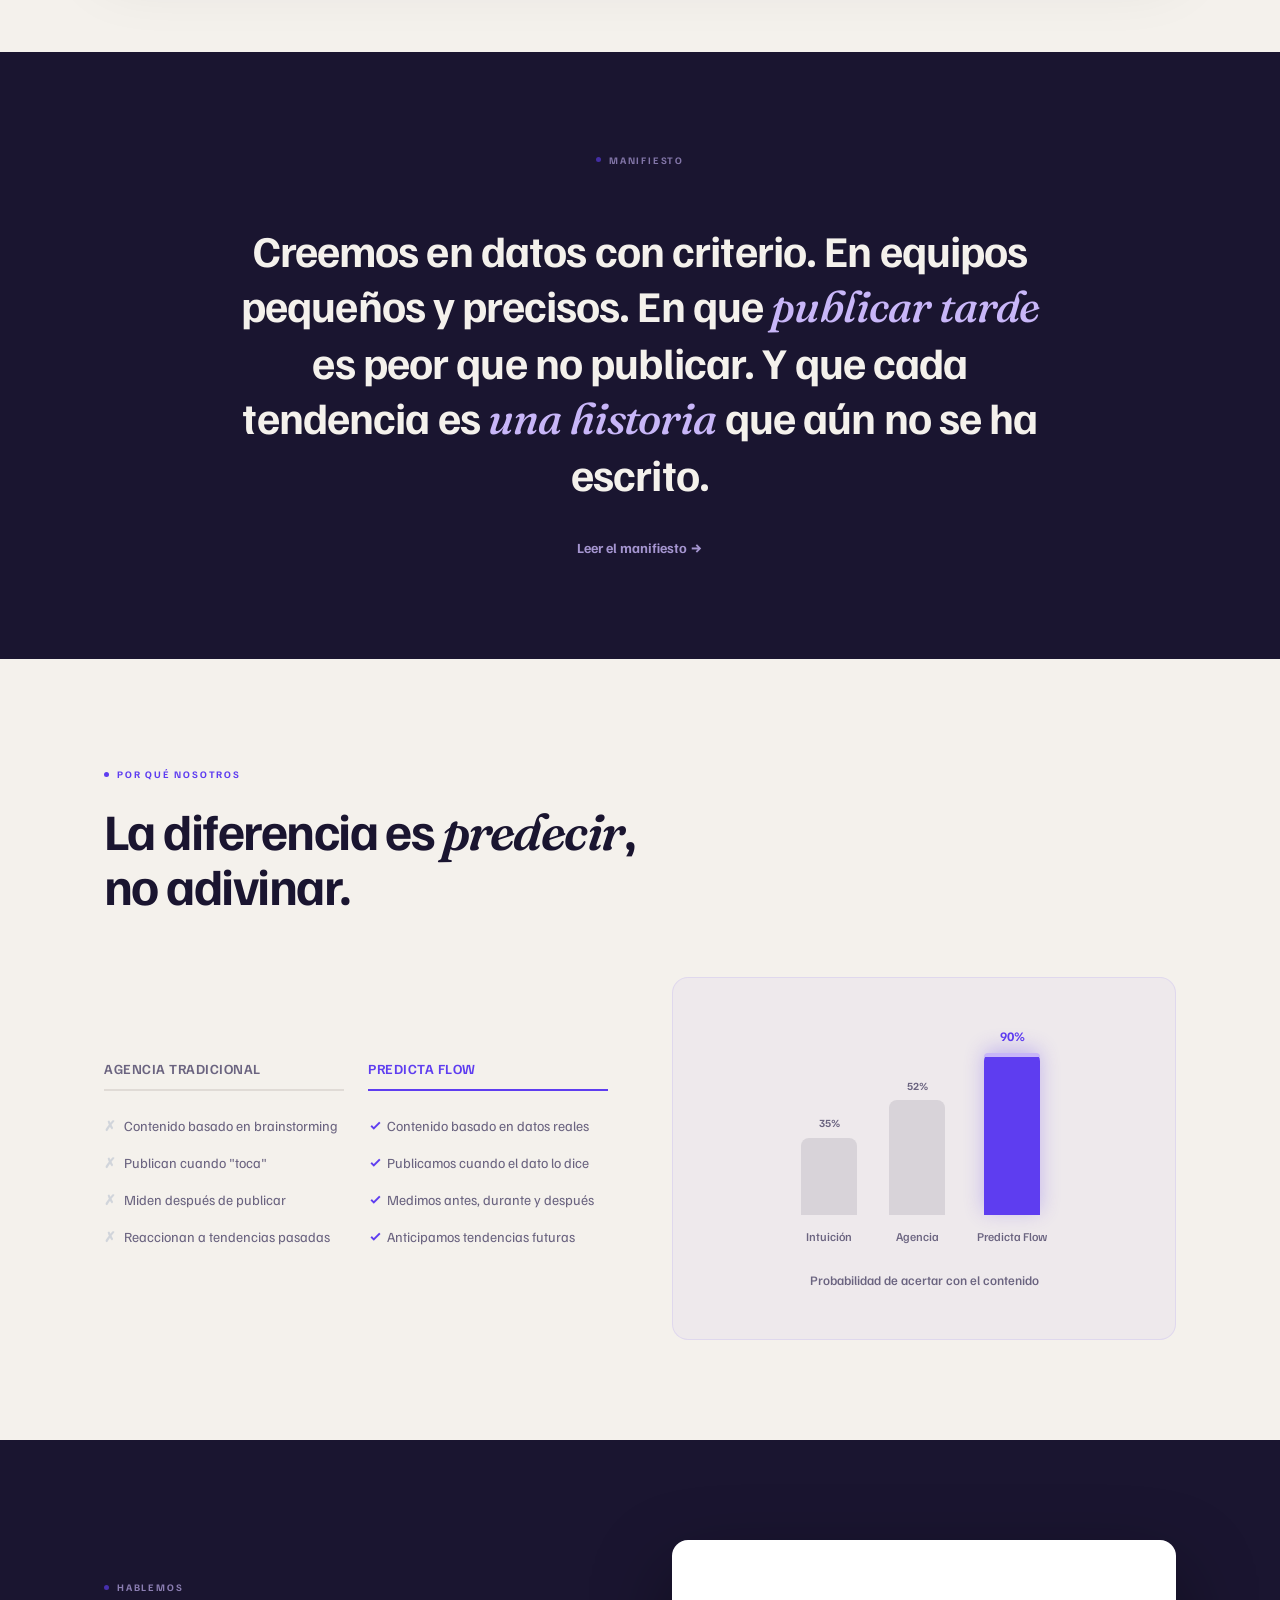
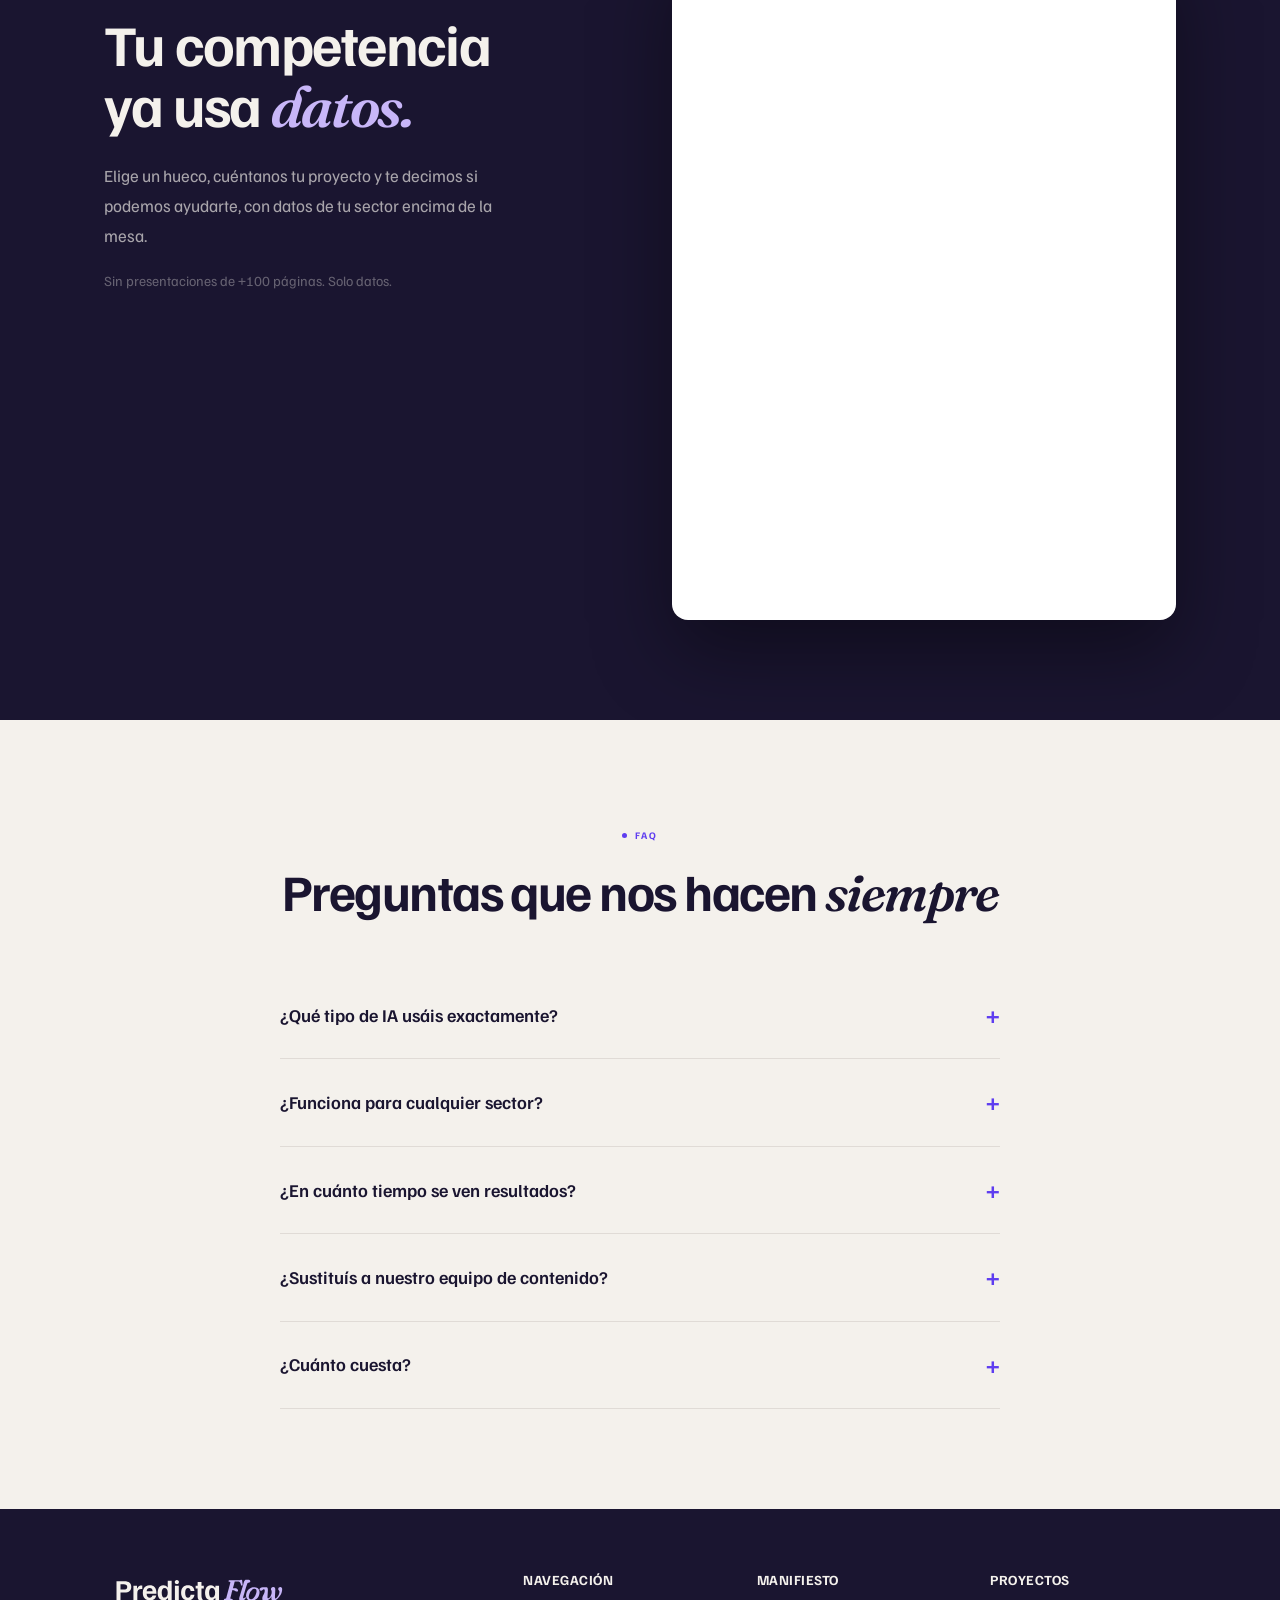
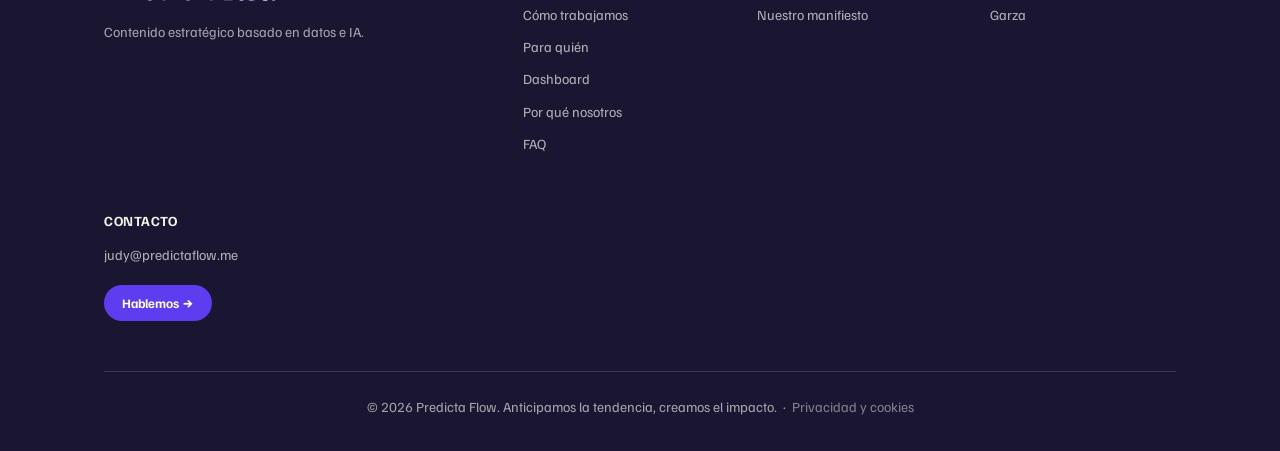
==== commit 0fc26610: "Nav dropdown fix, footer Proyectos, copy garza, hero CTA lila" ====
--- a/index.html
+++ b/index.html
@@ -591,6 +591,12 @@
           </ul>
         </div>
         <div class="footer-nav">
+          <h4>Proyectos</h4>
+          <ul>
+            <li><a href="/garza.html">Garza</a></li>
+          </ul>
+        </div>
+        <div class="footer-nav">
           <h4>Contacto</h4>
           <ul>
             <li><a href="mailto:judy@predictaflow.me">judy@predictaflow.me</a></li>
--- a/css/style.css
+++ b/css/style.css
@@ -184,7 +184,7 @@
   transition: color 0.2s;
 }
 
-.nav-links a:hover { color: var(--text); }
+.nav-links a:hover { color: #5E3DF0; }
 .nav-cta { margin-left: 8px; color: #ffffff !important; }
 
 /* ── Nav dropdown ── */
@@ -218,7 +218,7 @@
 .nav-submenu {
   display: none;
   position: absolute;
-  top: calc(100% + 12px);
+  top: 100%;
   left: 50%;
   transform: translateX(-50%);
   background: rgba(255,255,255,0.98);
@@ -227,24 +227,22 @@
   border-radius: 10px;
   min-width: 160px;
   padding: 6px;
+  margin-top: 4px;
   box-shadow: 0 8px 24px rgba(0,0,0,0.1);
   z-index: 200;
   list-style: none;
 }
 
-.nav-submenu::before {
+/* arrow removed — gap bridged by nav-dropdown::after */
+
+/* Bridge invisible que rellena el hueco entre el item y el submenú */
+.nav-dropdown::after {
   content: '';
   position: absolute;
-  top: -6px;
-  left: 50%;
-  transform: translateX(-50%);
-  width: 10px;
-  height: 10px;
-  background: rgba(255,255,255,0.98);
-  border-left: 1px solid var(--border);
-  border-top: 1px solid var(--border);
-  clip-path: polygon(0 100%, 100% 0, 0 0);
-  transform: translateX(-50%) rotate(45deg);
+  top: 100%;
+  left: 0;
+  right: 0;
+  height: 12px;
 }
 
 .nav-dropdown:hover .nav-submenu,
@@ -264,8 +262,8 @@
 }
 
 .nav-submenu li a:hover {
-  background: var(--bg-light, #f5f5f5);
-  color: var(--text);
+  background: rgba(94,61,240,0.06);
+  color: #5E3DF0;
 }
 
 .nav-demo-link {
@@ -434,8 +432,8 @@
 .hero-cta {
   display: inline-block;
   margin-top: 16px;
-  background: var(--crema);
-  color: var(--tinta);
+  background: #5E3DF0;
+  color: #ffffff;
   font-family: 'Familjen Grotesk', sans-serif;
   font-weight: 700;
   padding: 14px 36px;
@@ -447,7 +445,7 @@
 }
 
 .hero-cta:hover {
-  background: #ffffff;
+  background: #4a2fd4;
   transform: translateY(-2px);
 }
 
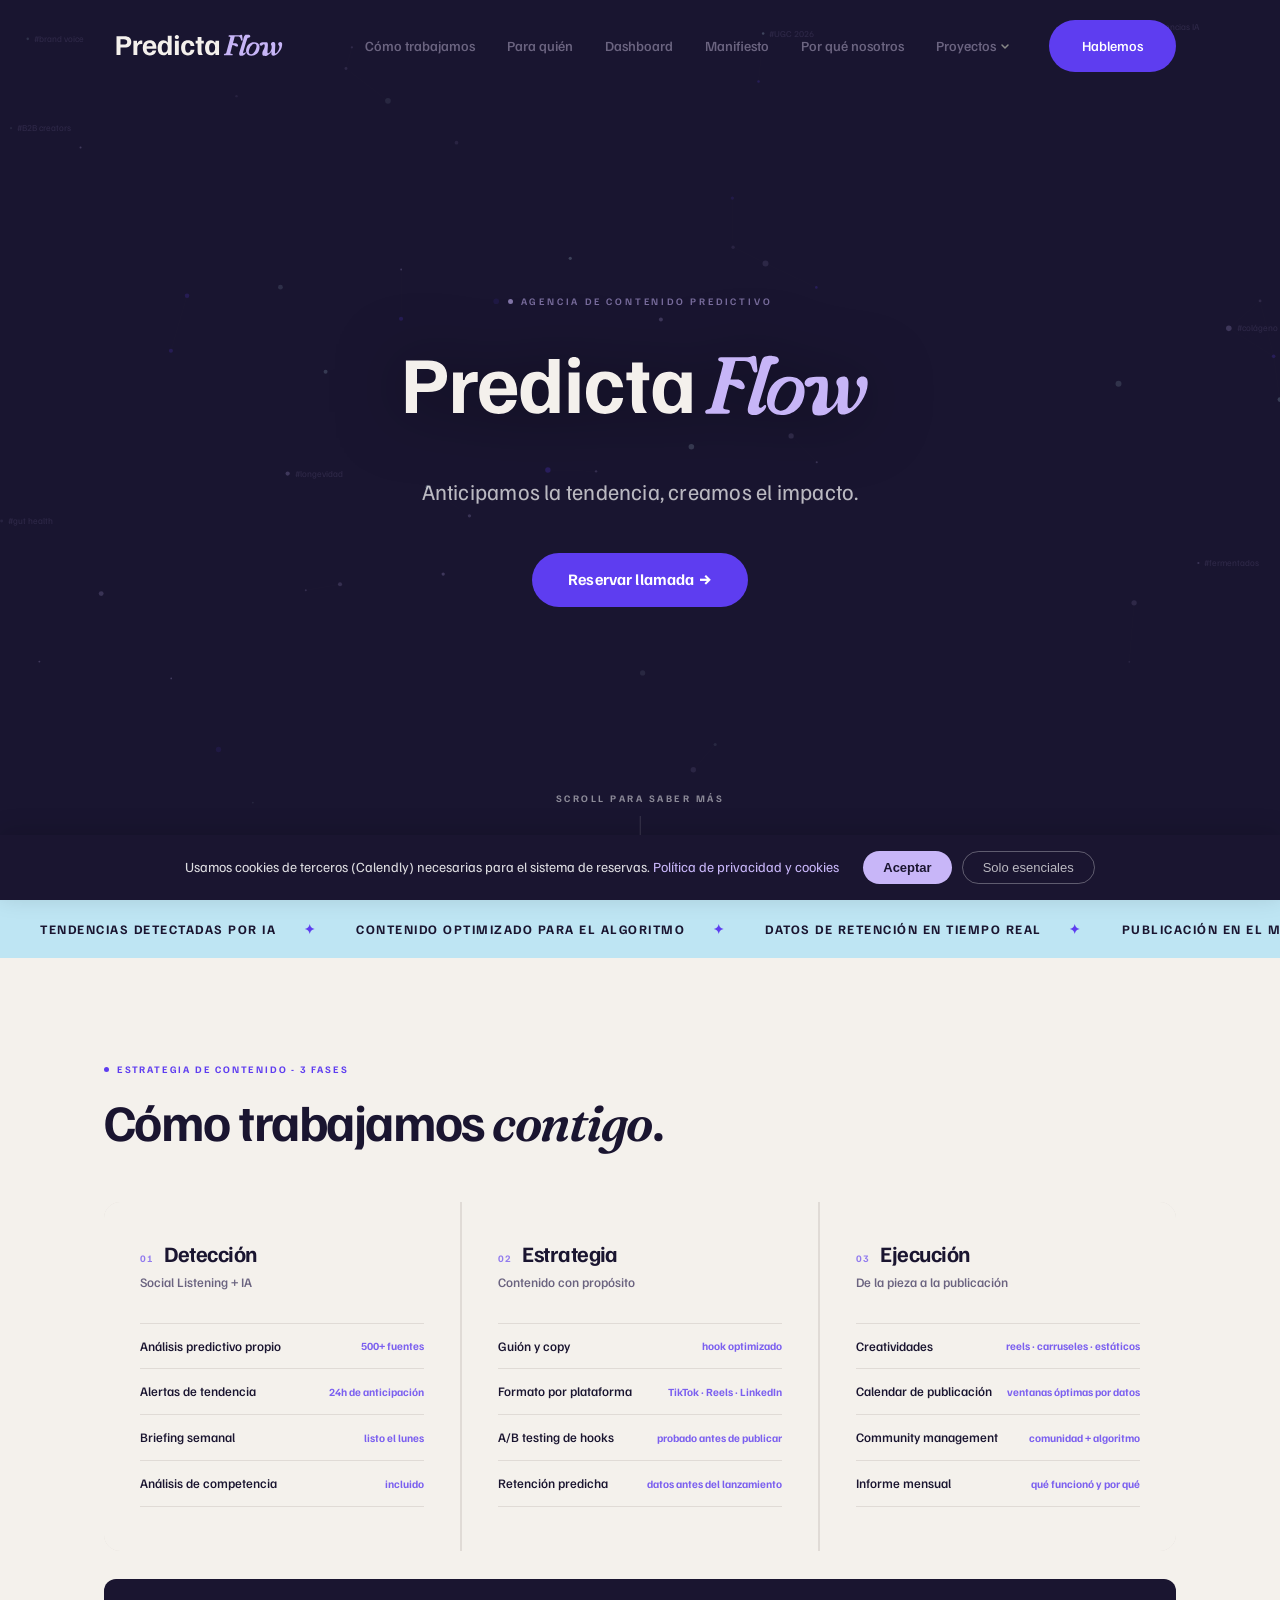
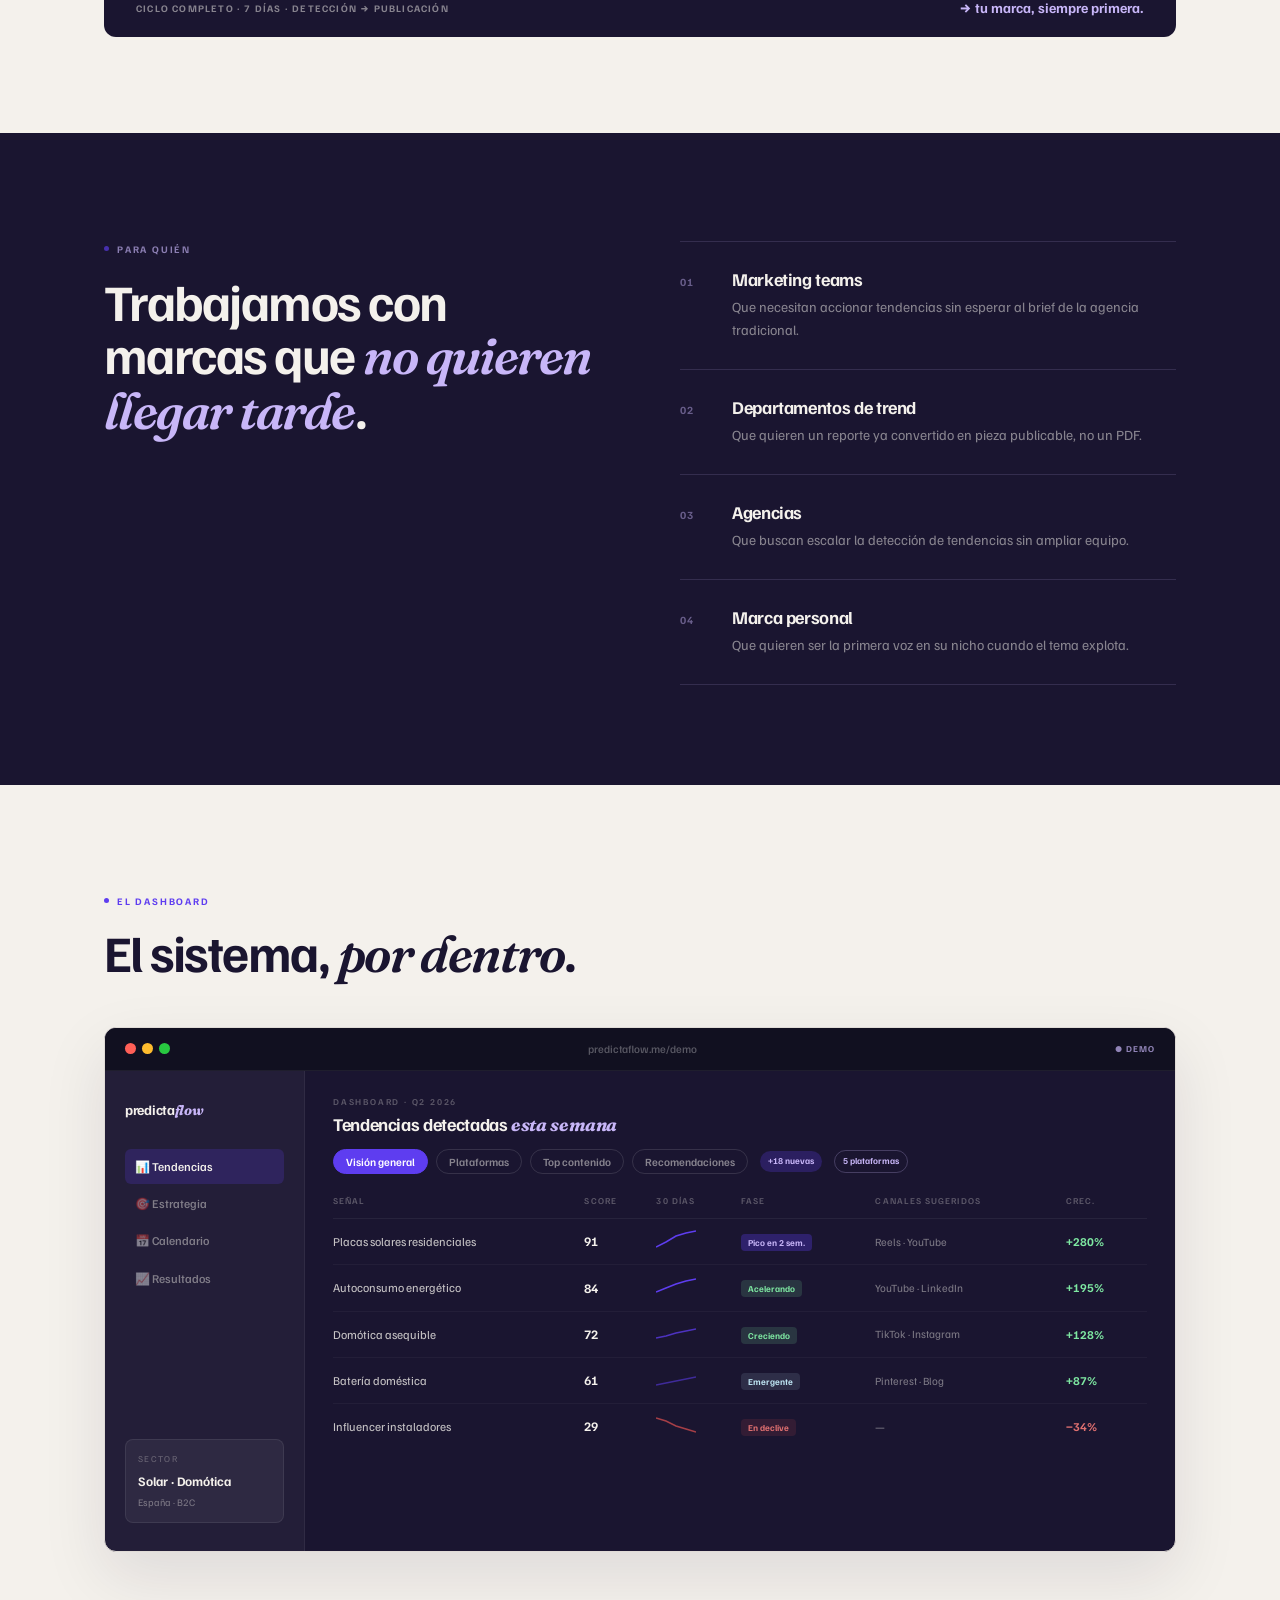
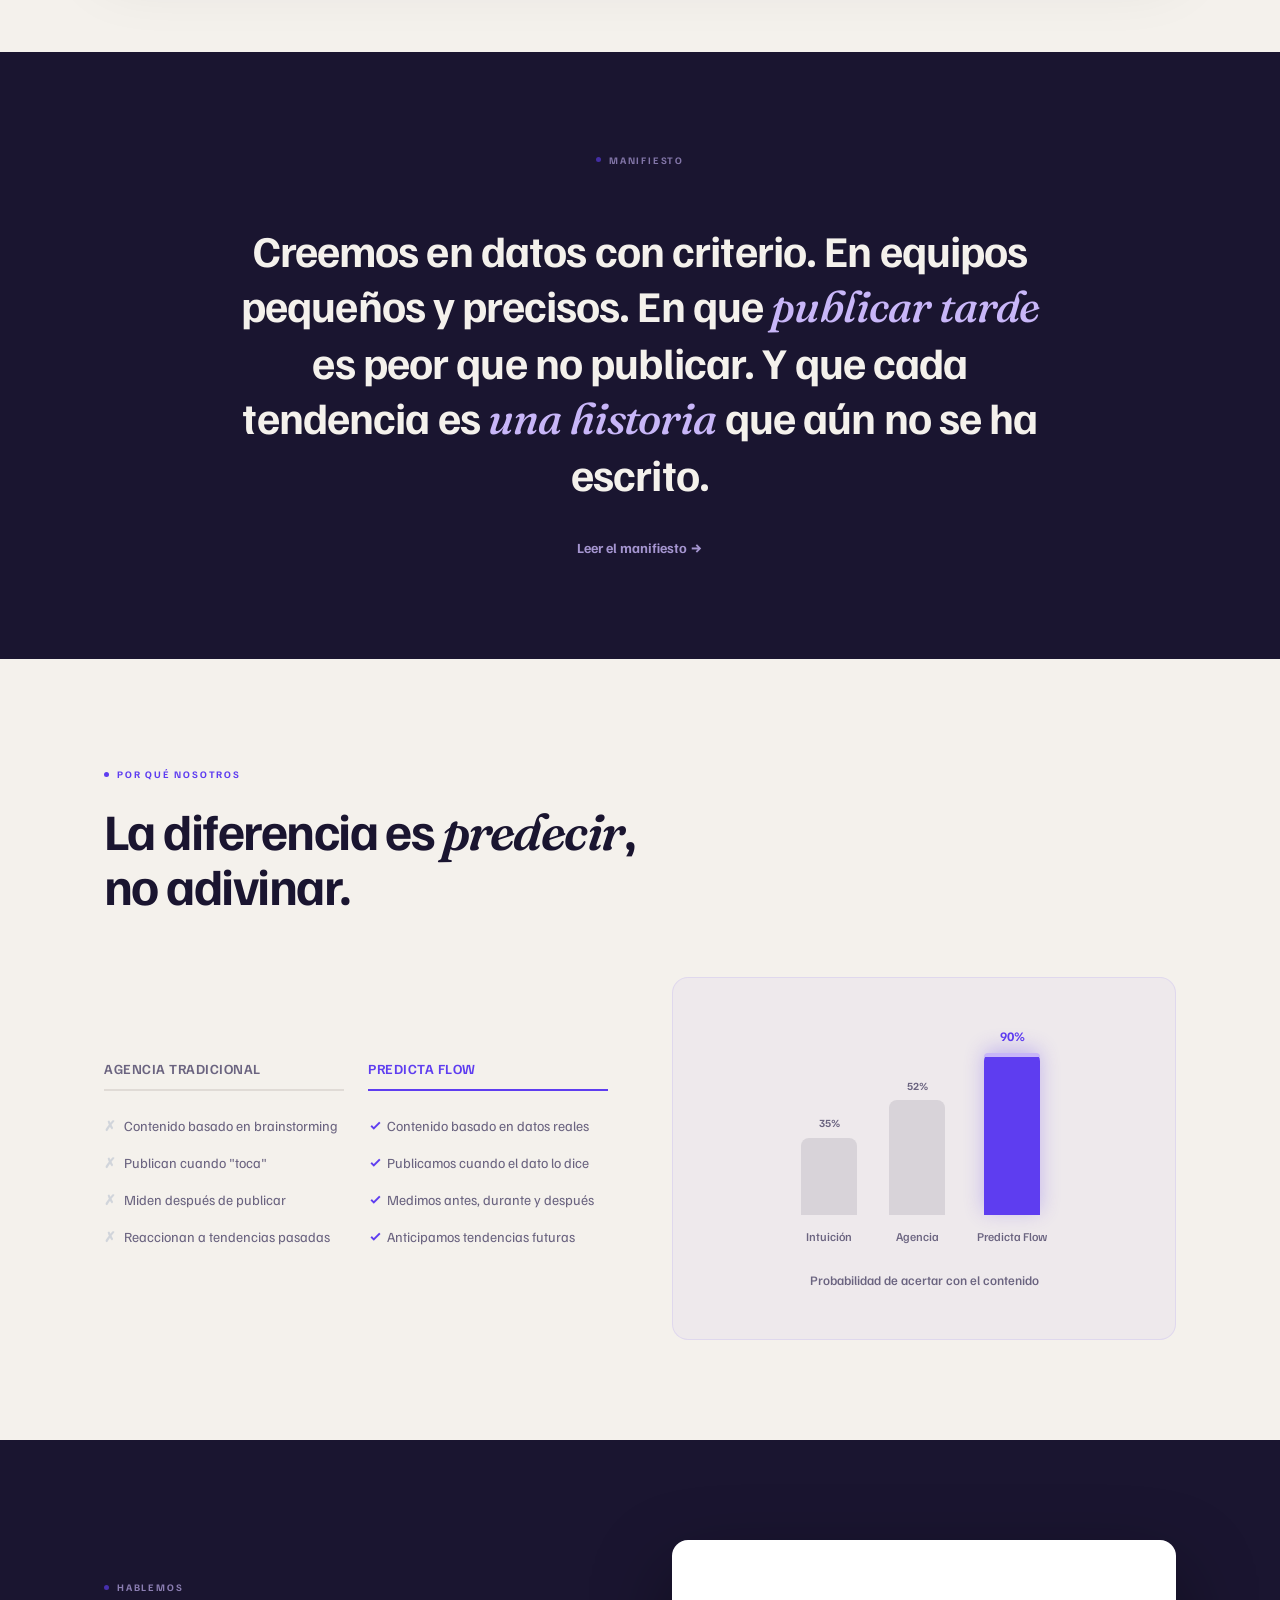
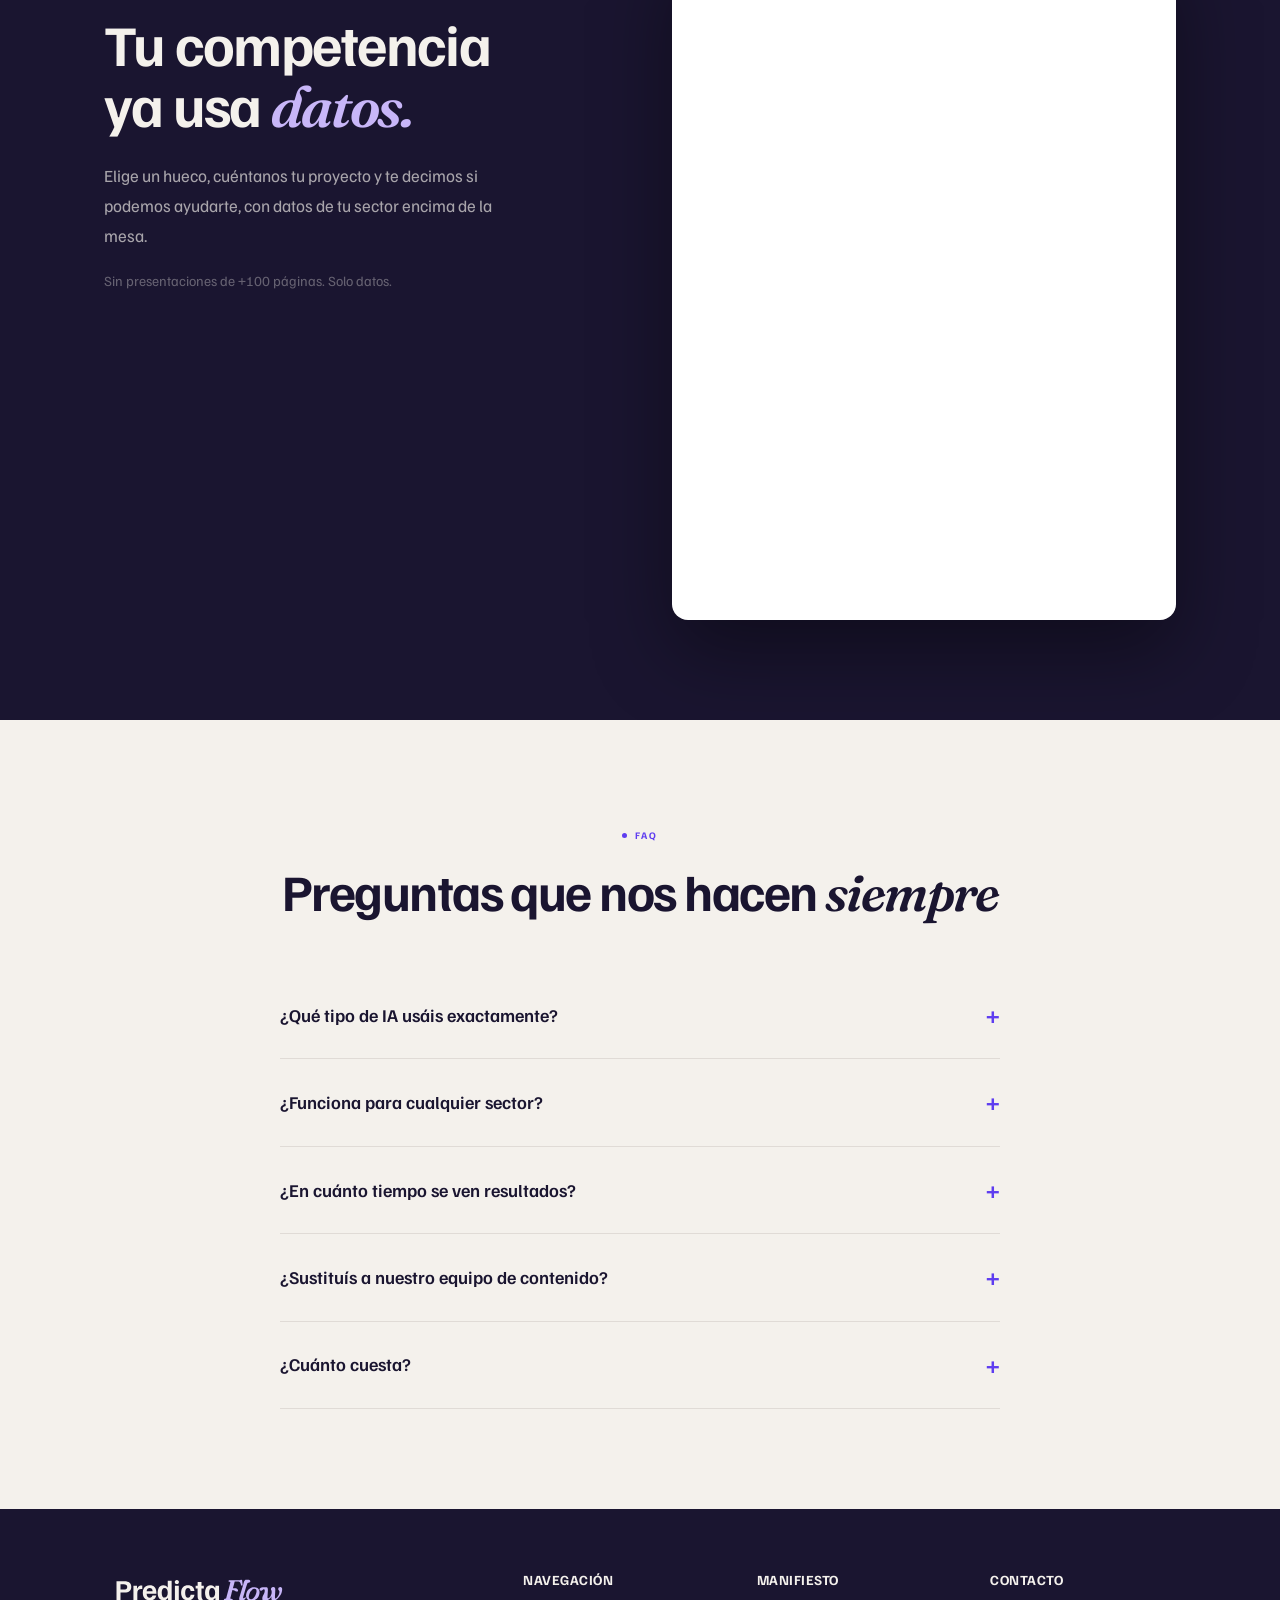
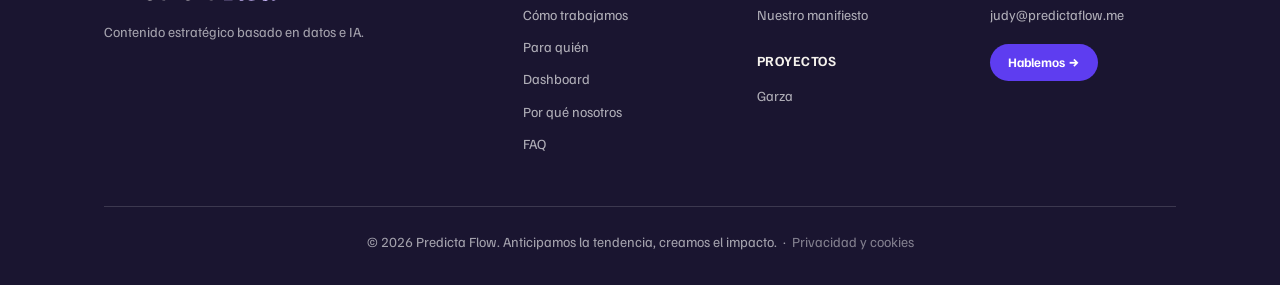
==== commit f3aa4c36: "Footer Proyectos bajo Manifiesto en misma columna" ====
--- a/index.html
+++ b/index.html
@@ -589,9 +589,7 @@
           <ul>
             <li><a href="/manifiesto.html">Nuestro manifiesto</a></li>
           </ul>
-        </div>
-        <div class="footer-nav">
-          <h4>Proyectos</h4>
+          <h4 style="margin-top: 28px;">Proyectos</h4>
           <ul>
             <li><a href="/garza.html">Garza</a></li>
           </ul>
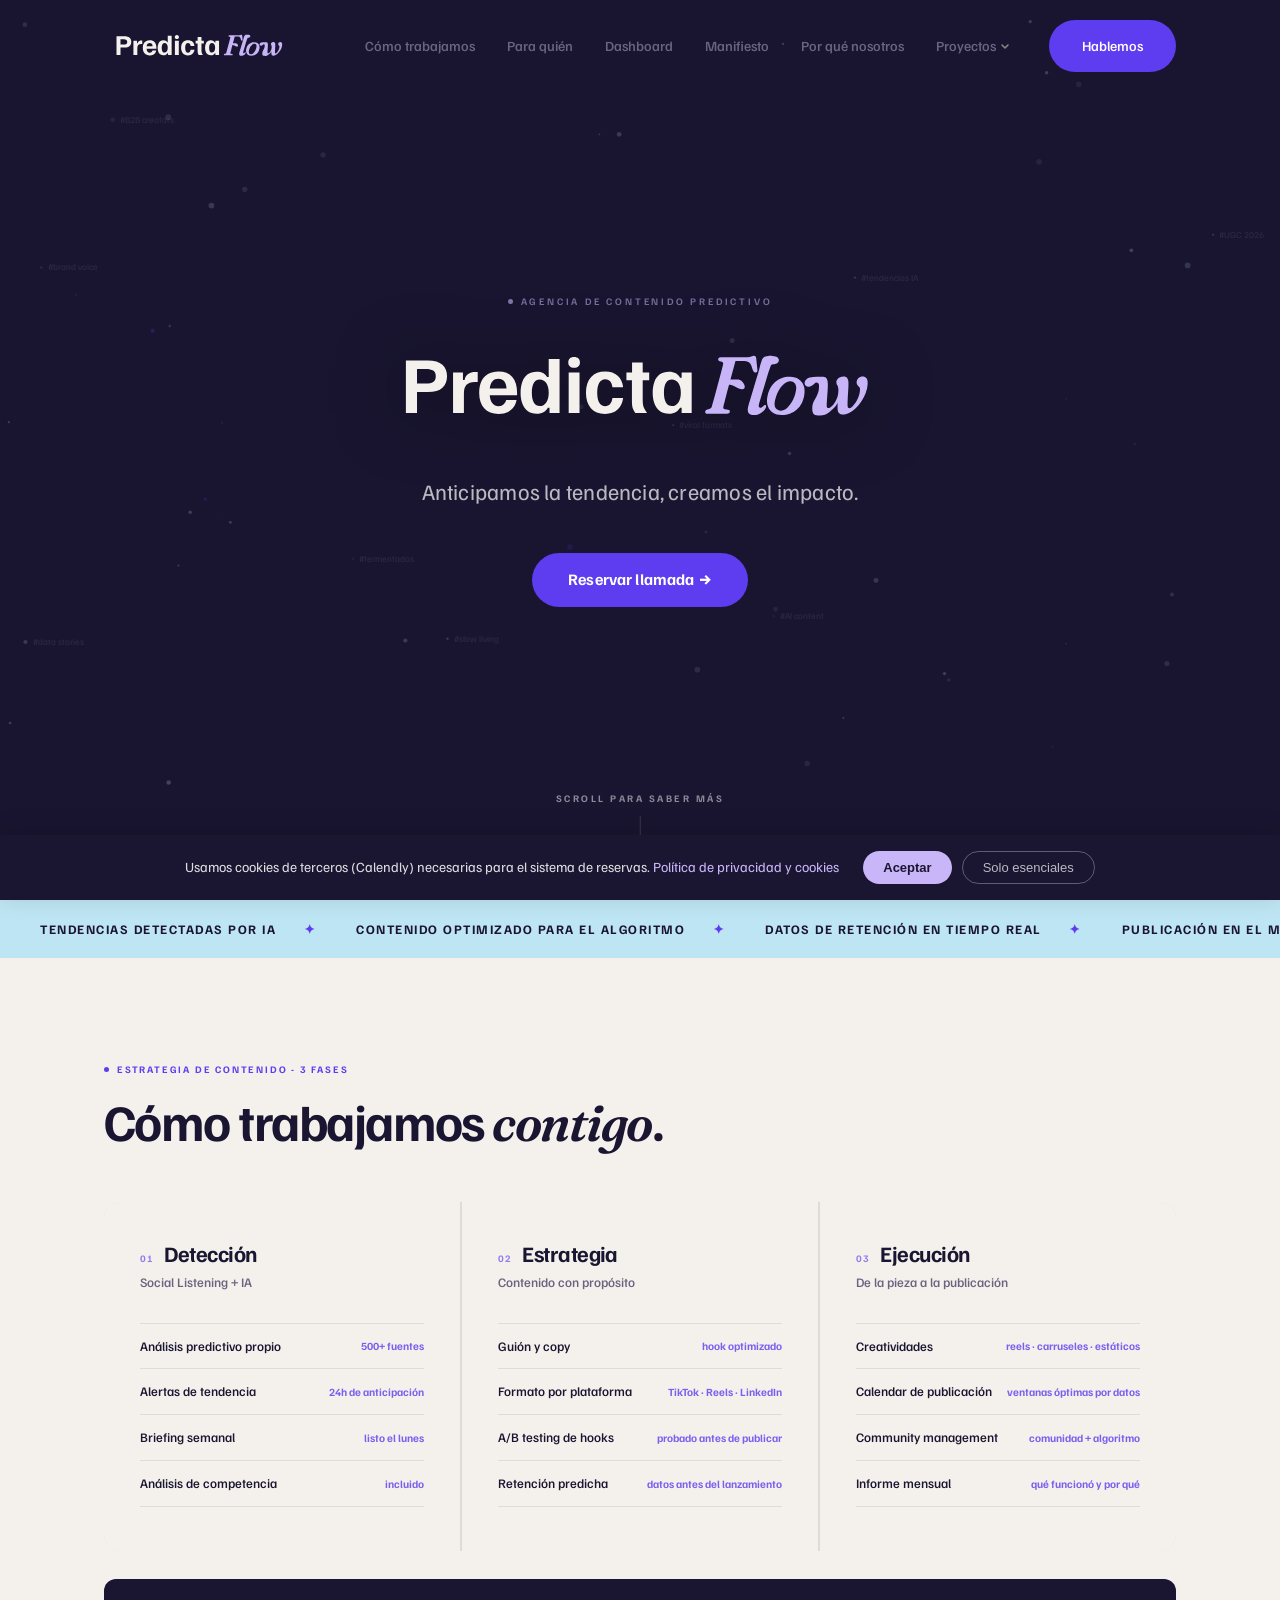
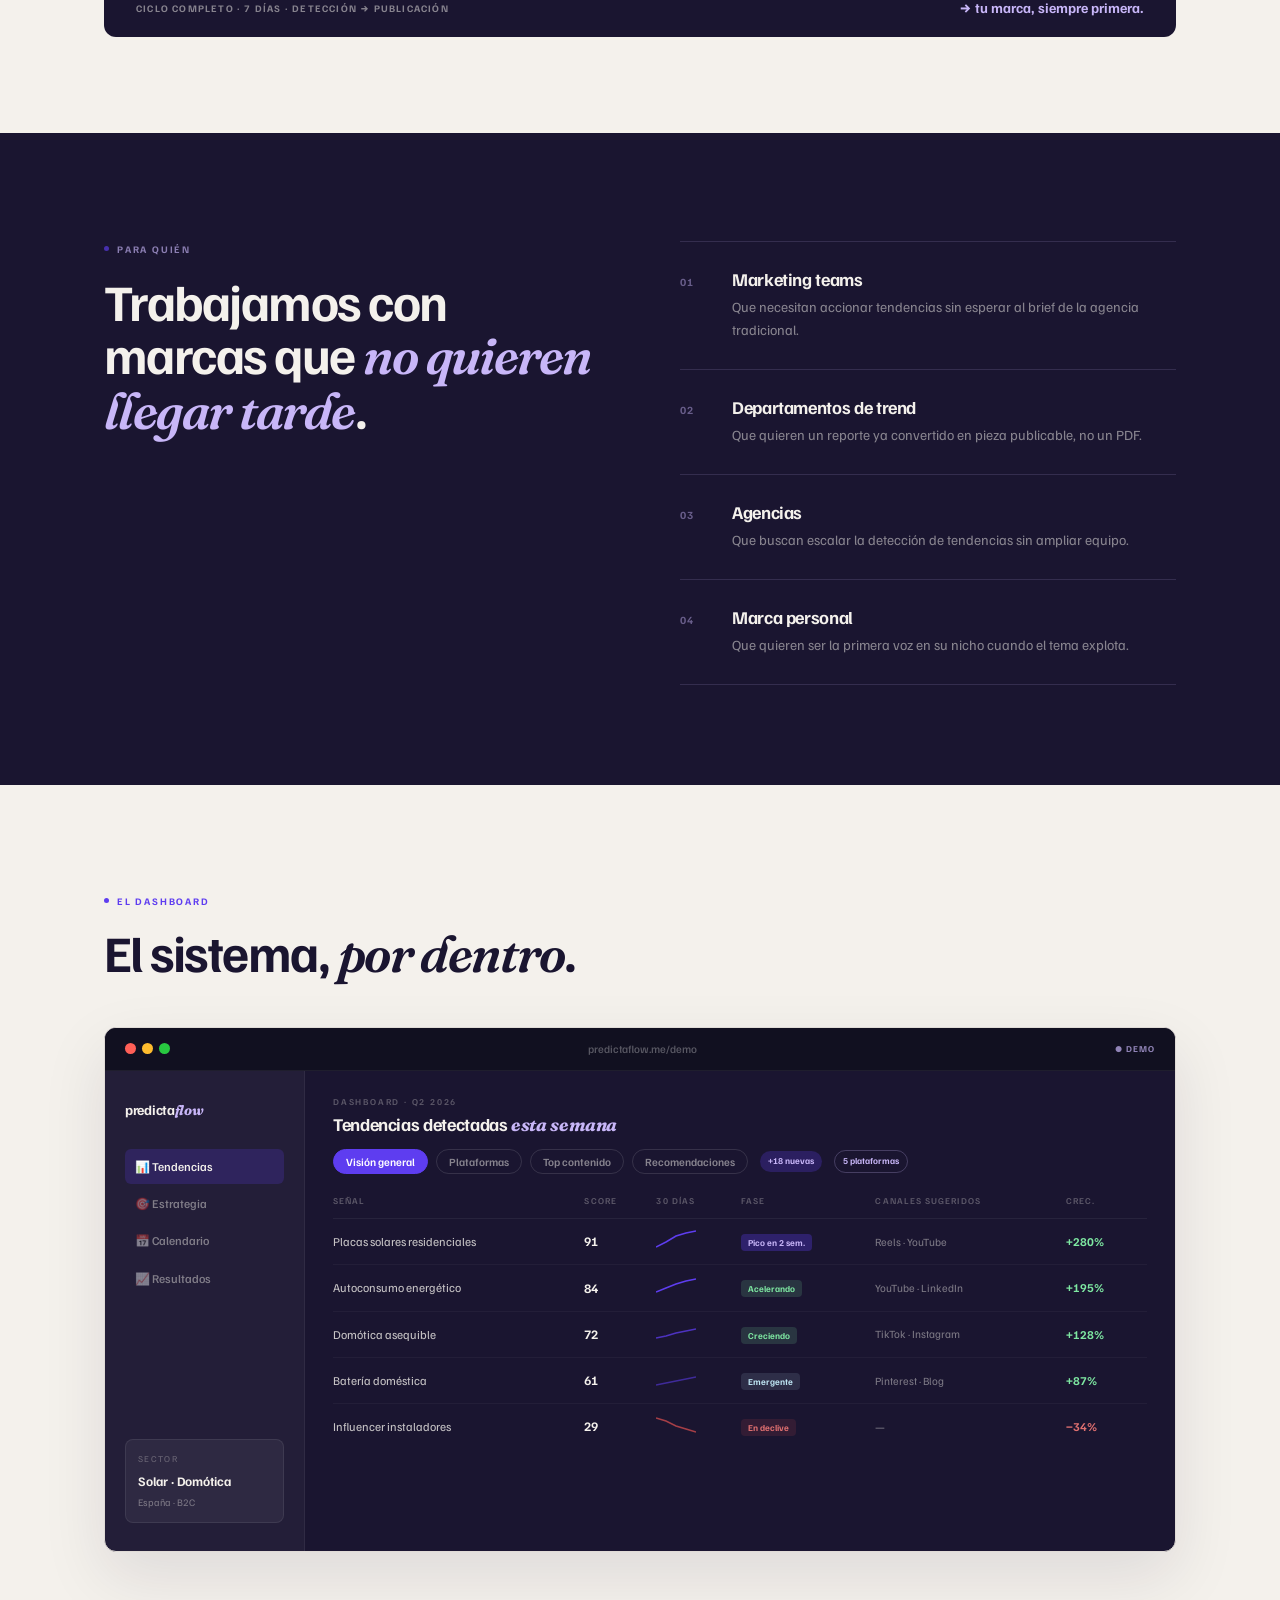
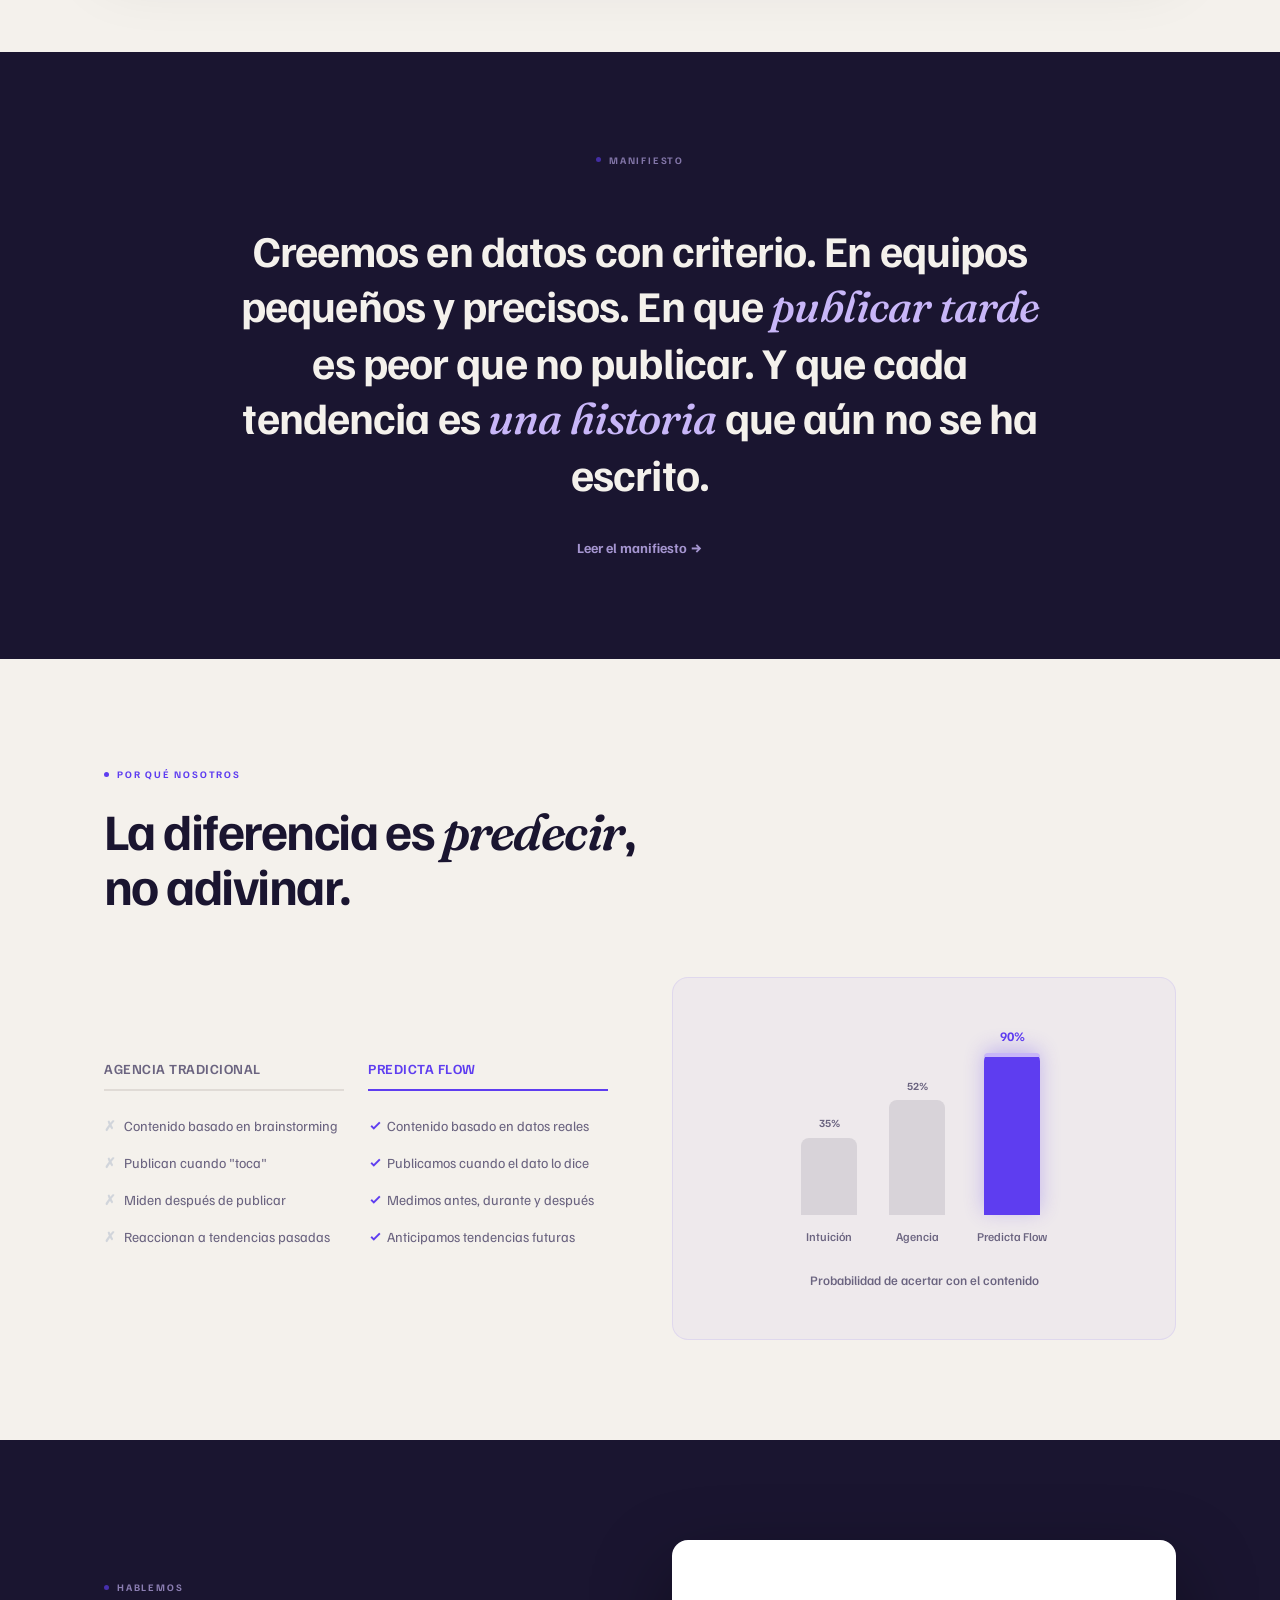
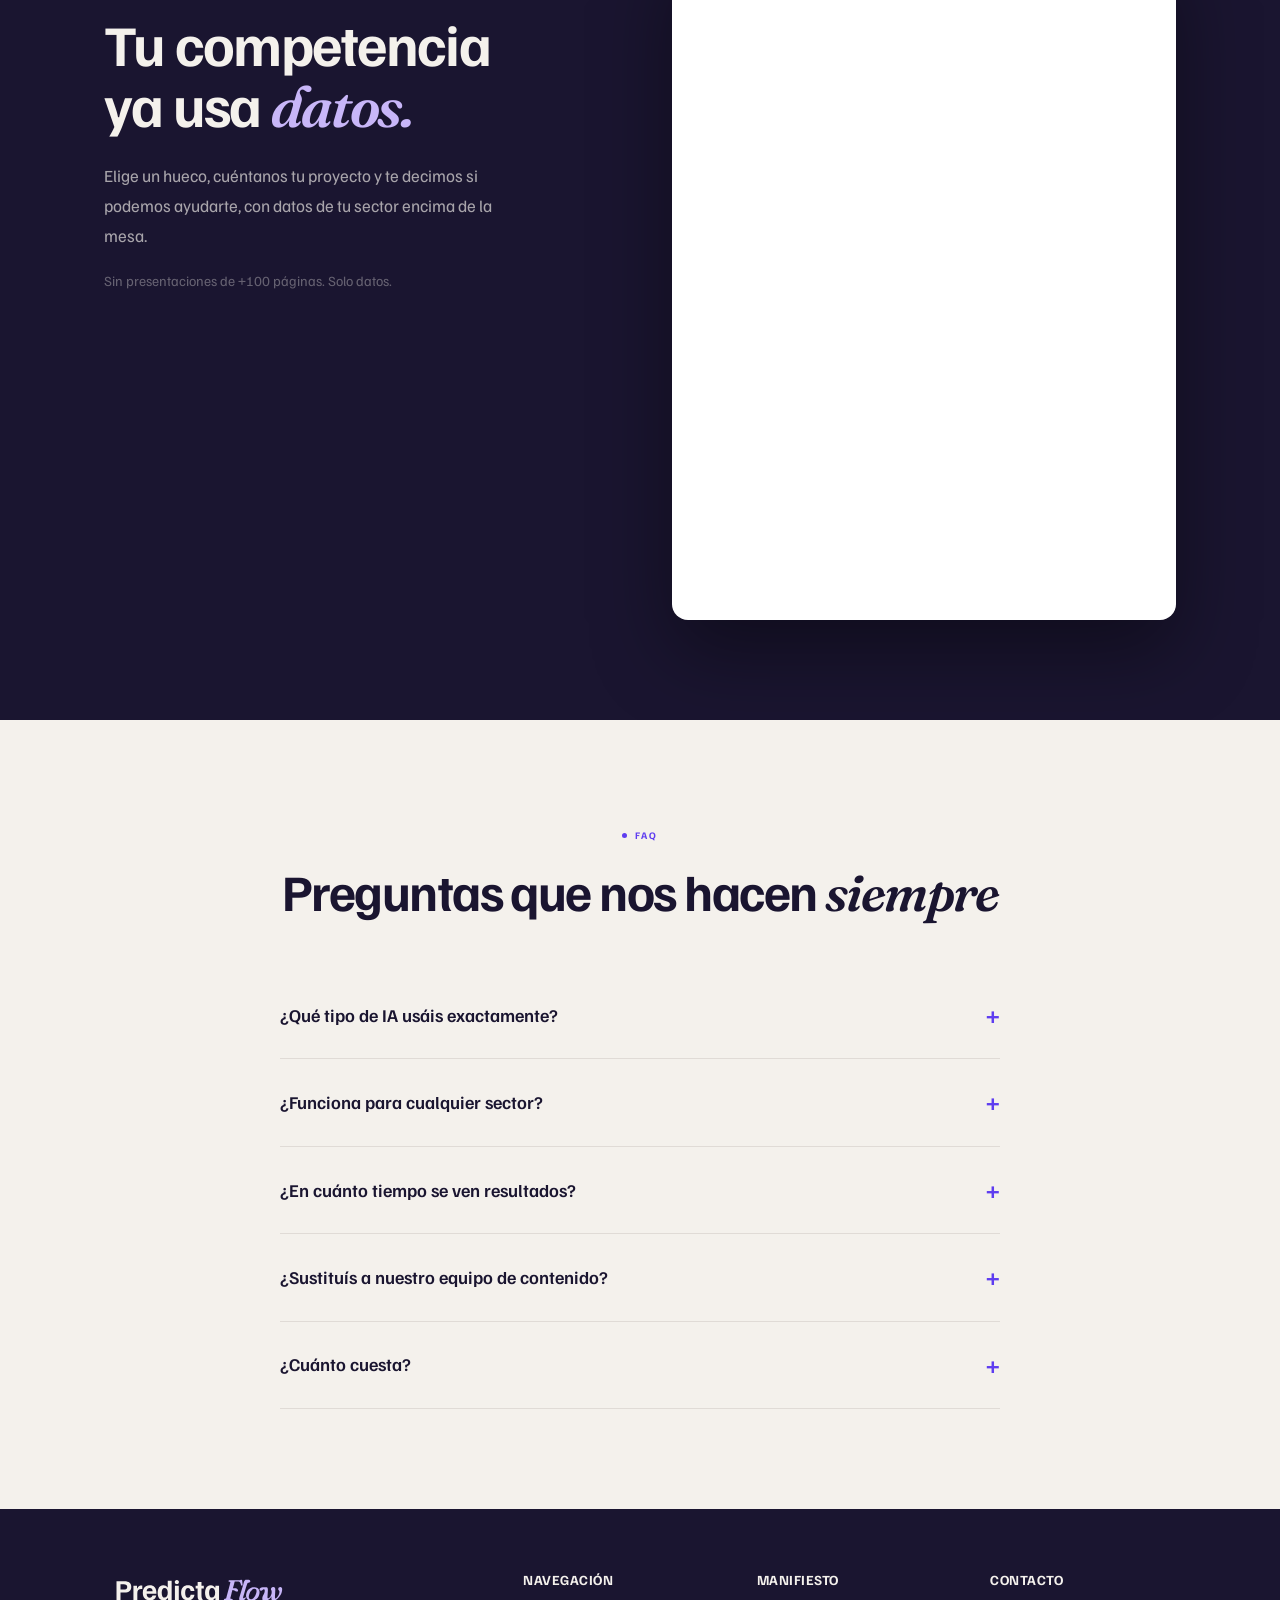
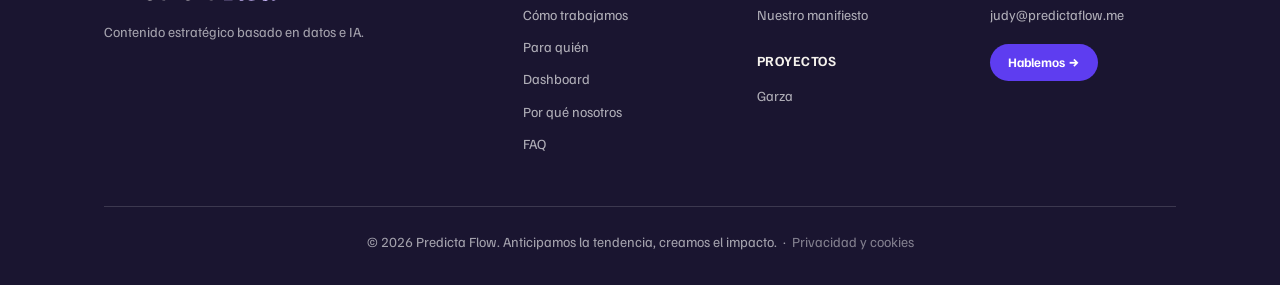
==== commit 89db92b2: "Update OG image to new logo, add OG tags to garza" ====
--- a/index.html
+++ b/index.html
@@ -9,7 +9,7 @@
   <meta property="og:description" content="Contenido estratégico basado en datos e IA. Detectamos lo que viene antes de que explote.">
   <meta property="og:type" content="website">
   <meta property="og:url" content="https://predictaflow.me">
-  <meta property="og:image" content="https://predictaflow.me/images/logo-email.png">
+  <meta property="og:image" content="https://predictaflow.me/images/og-image.png">
 
   <!-- Fonts -->
   <link rel="preconnect" href="https://fonts.googleapis.com">
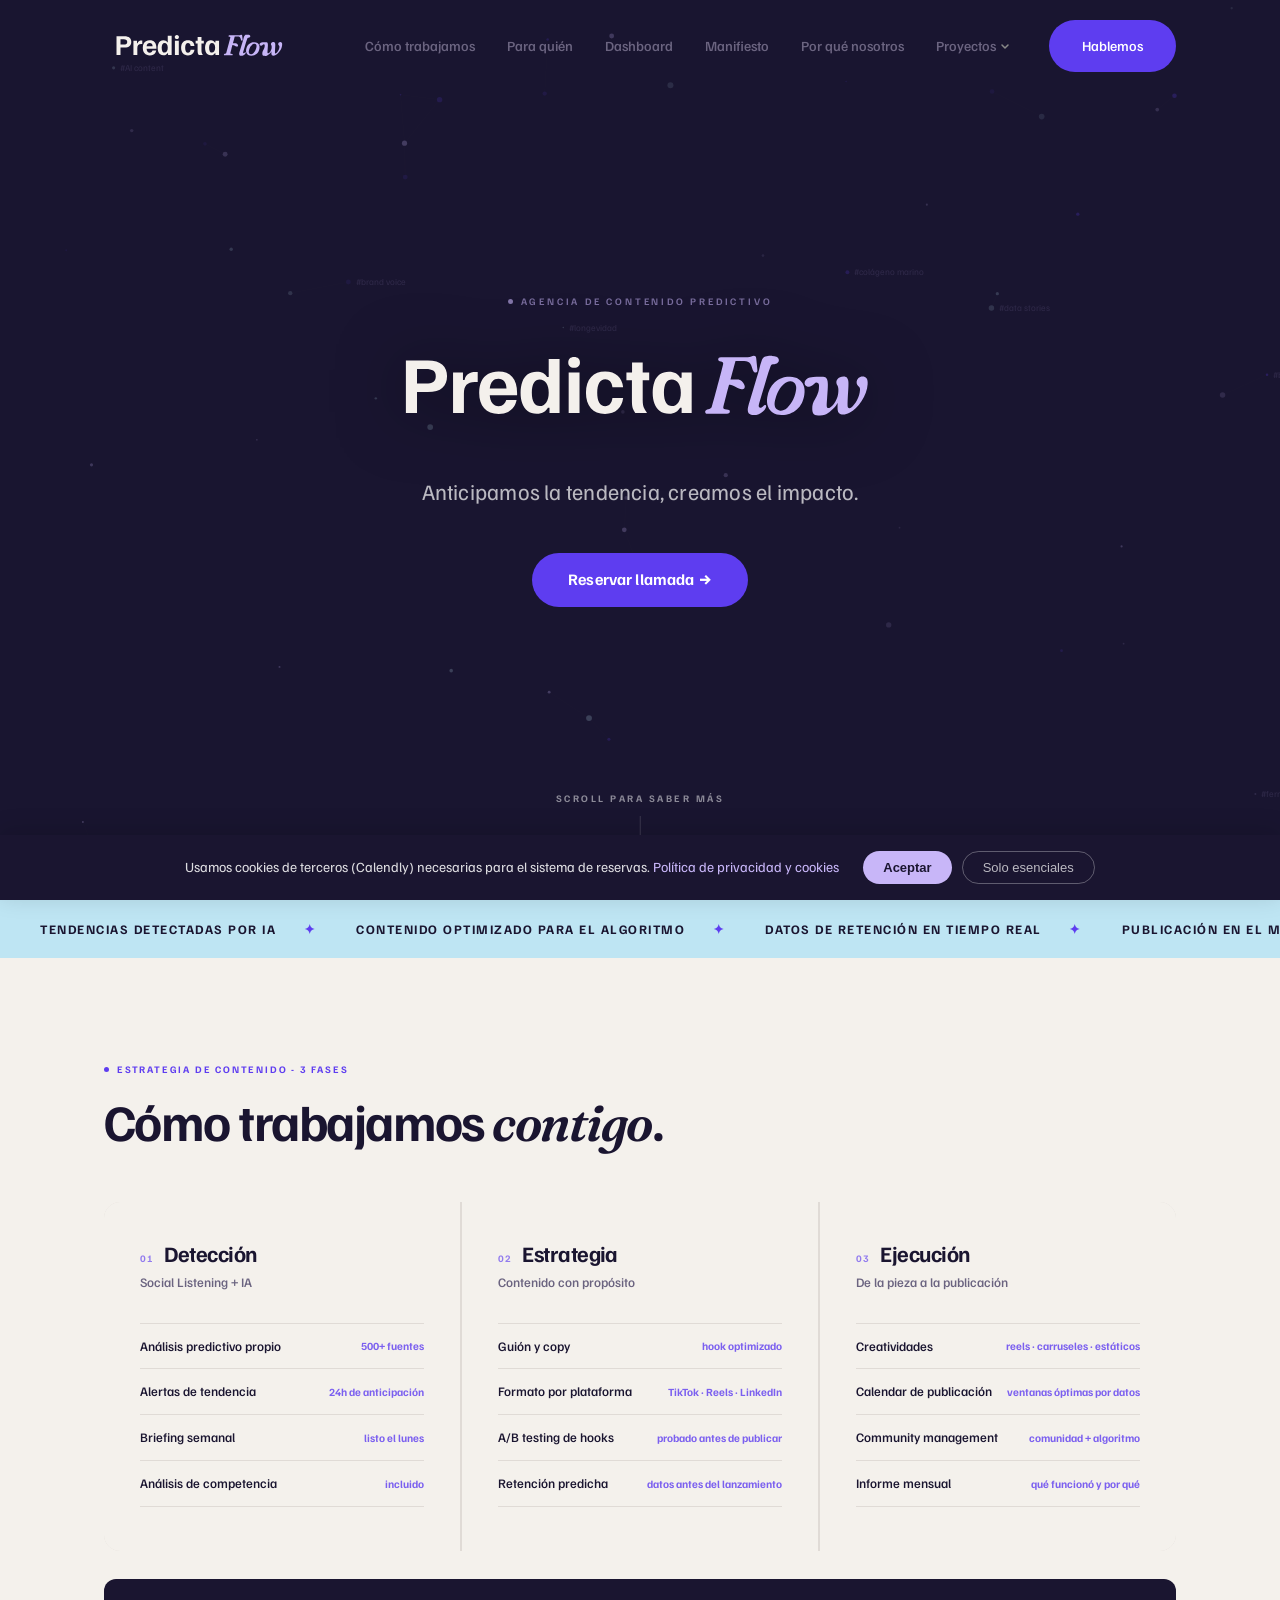
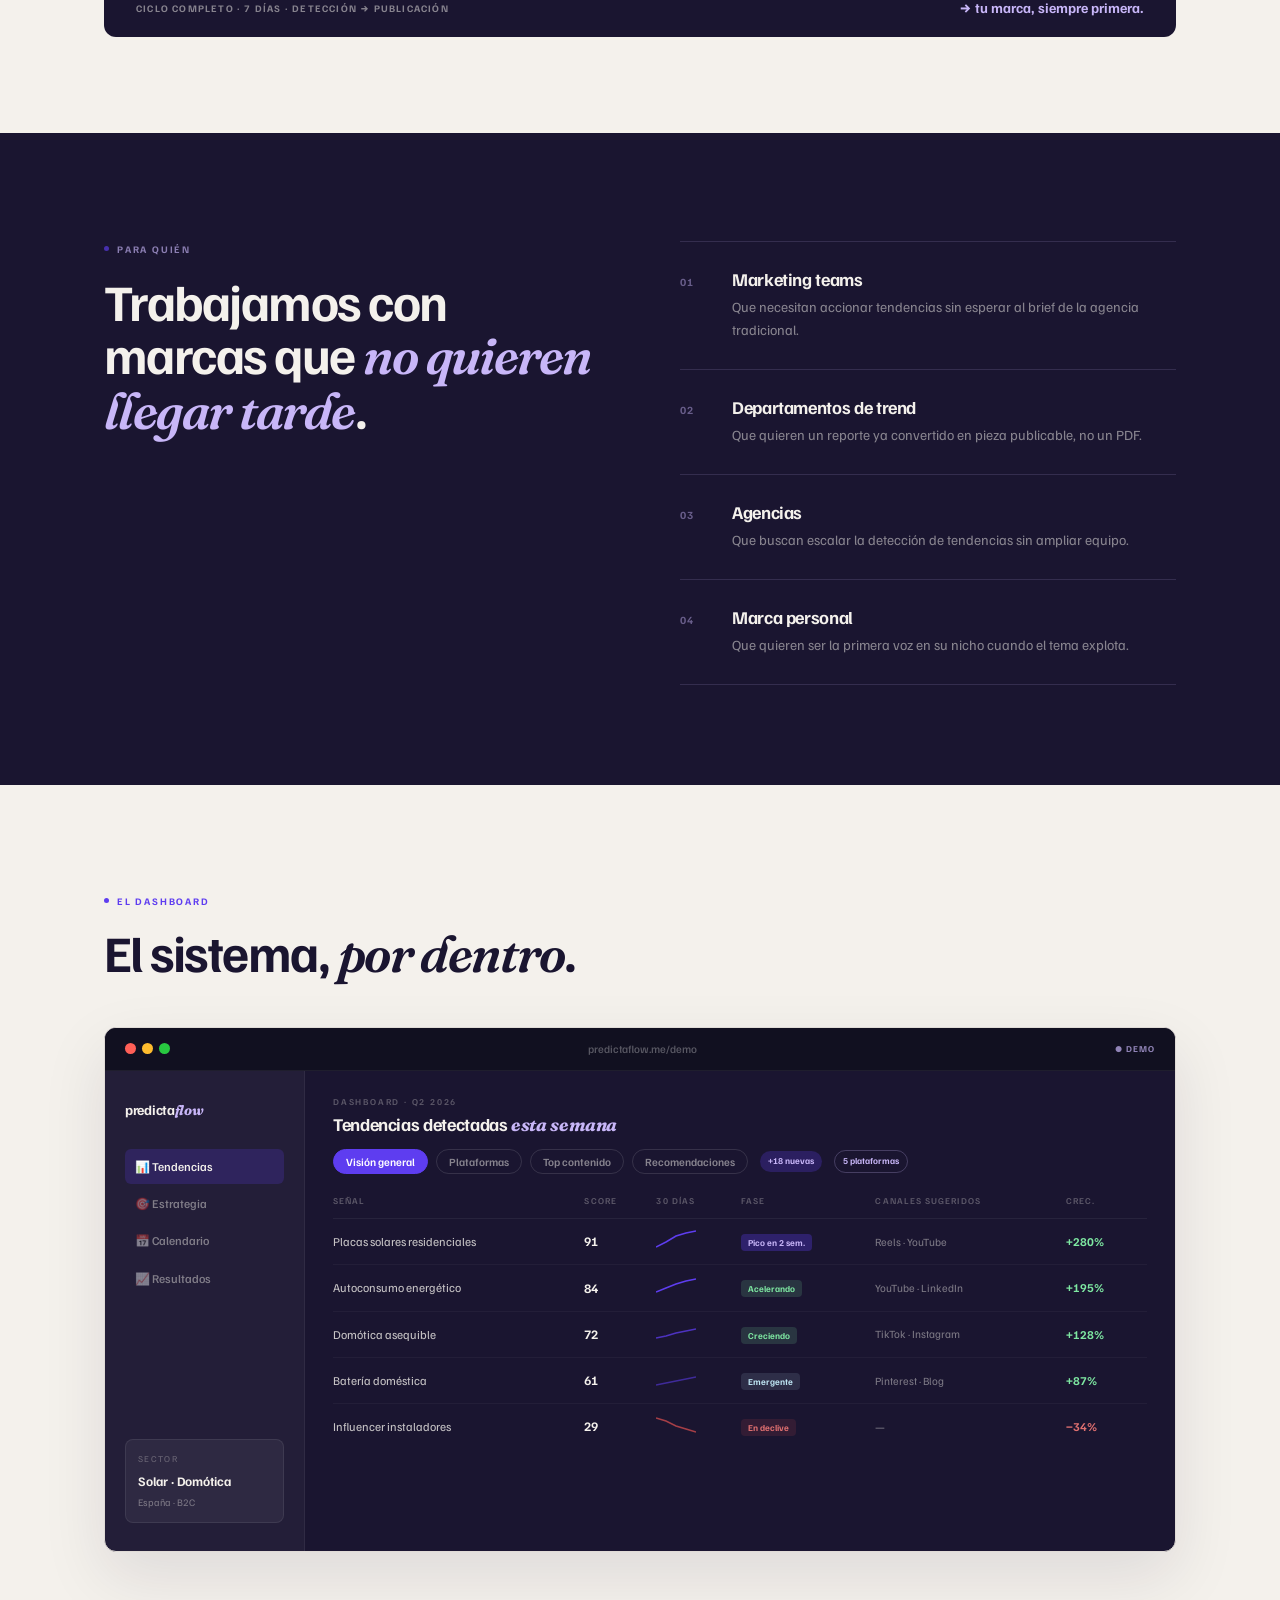
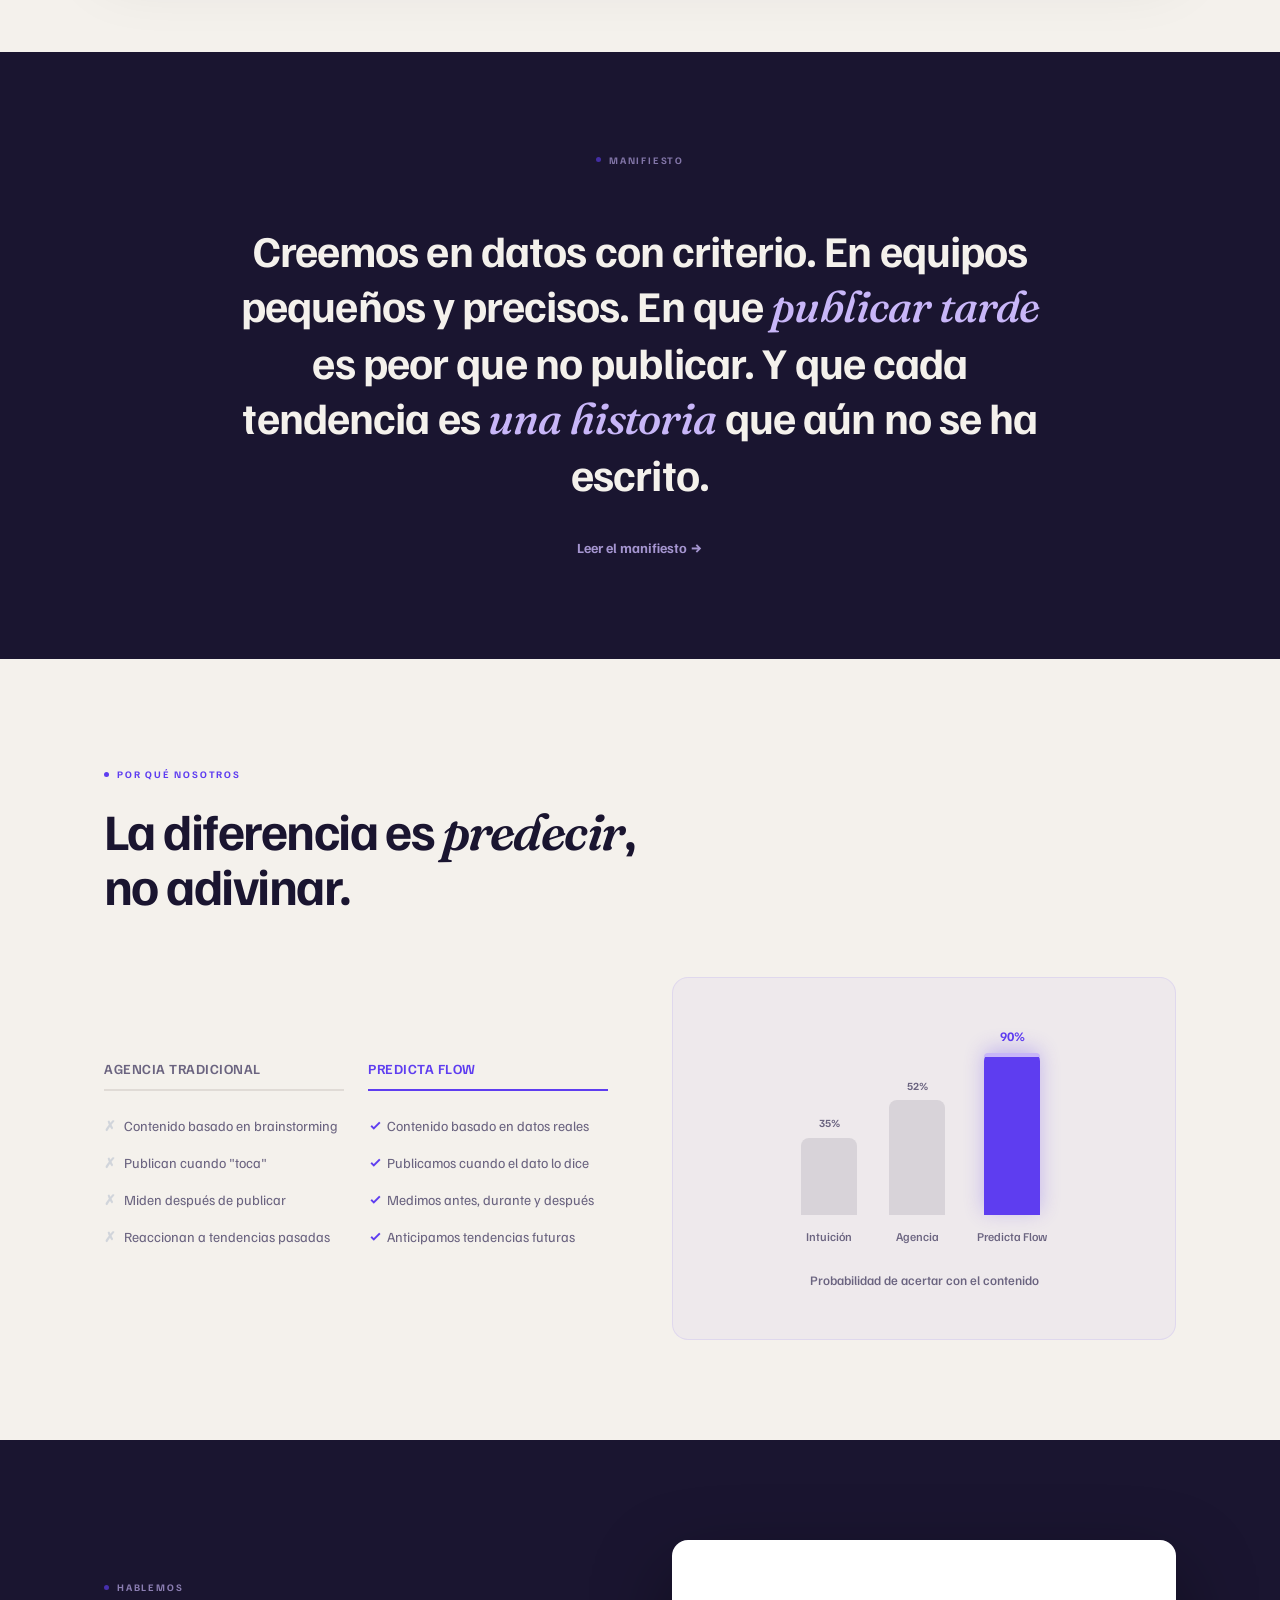
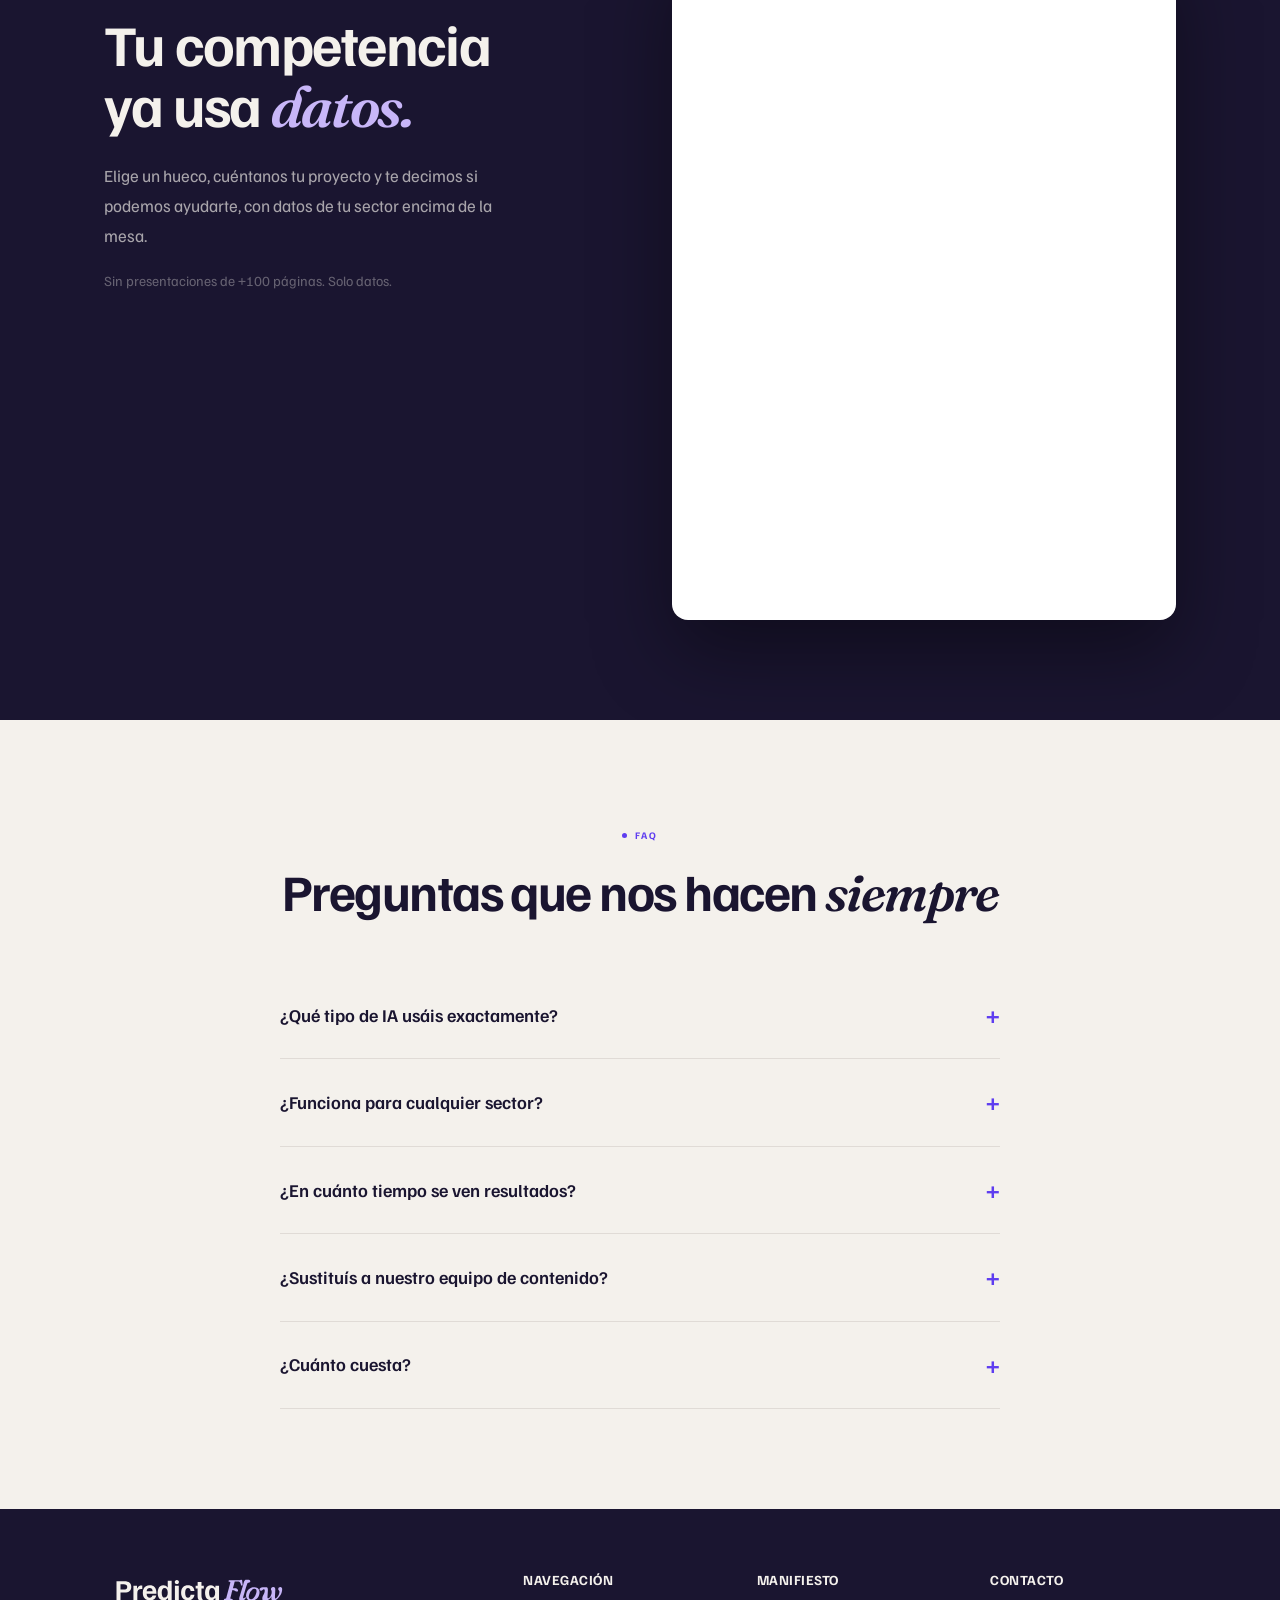
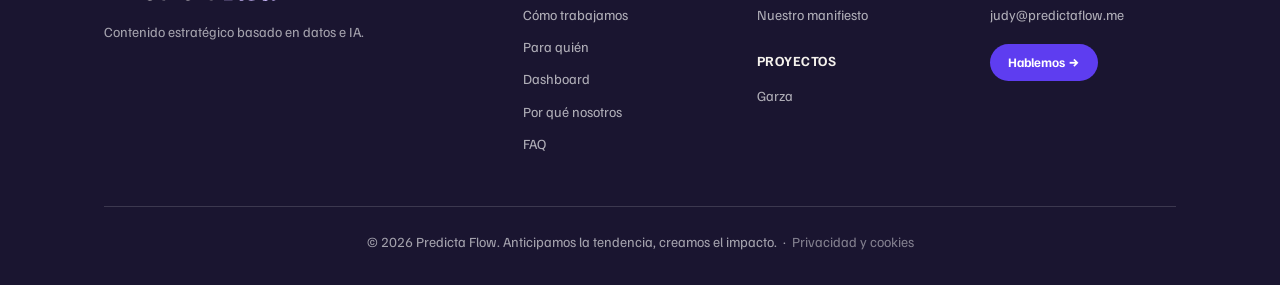
==== commit 31ebcde9: "Update favicon to new logo" ====
--- a/index.html
+++ b/index.html
@@ -20,7 +20,7 @@
   <link rel="stylesheet" href="css/style.css">
 
   <!-- Favicon -->
-  <link rel="icon" type="image/svg+xml" href="images/iso-predictaflow.svg">
+  <link rel="icon" type="image/png" href="images/favicon.png">
 </head>
 <body>
 
